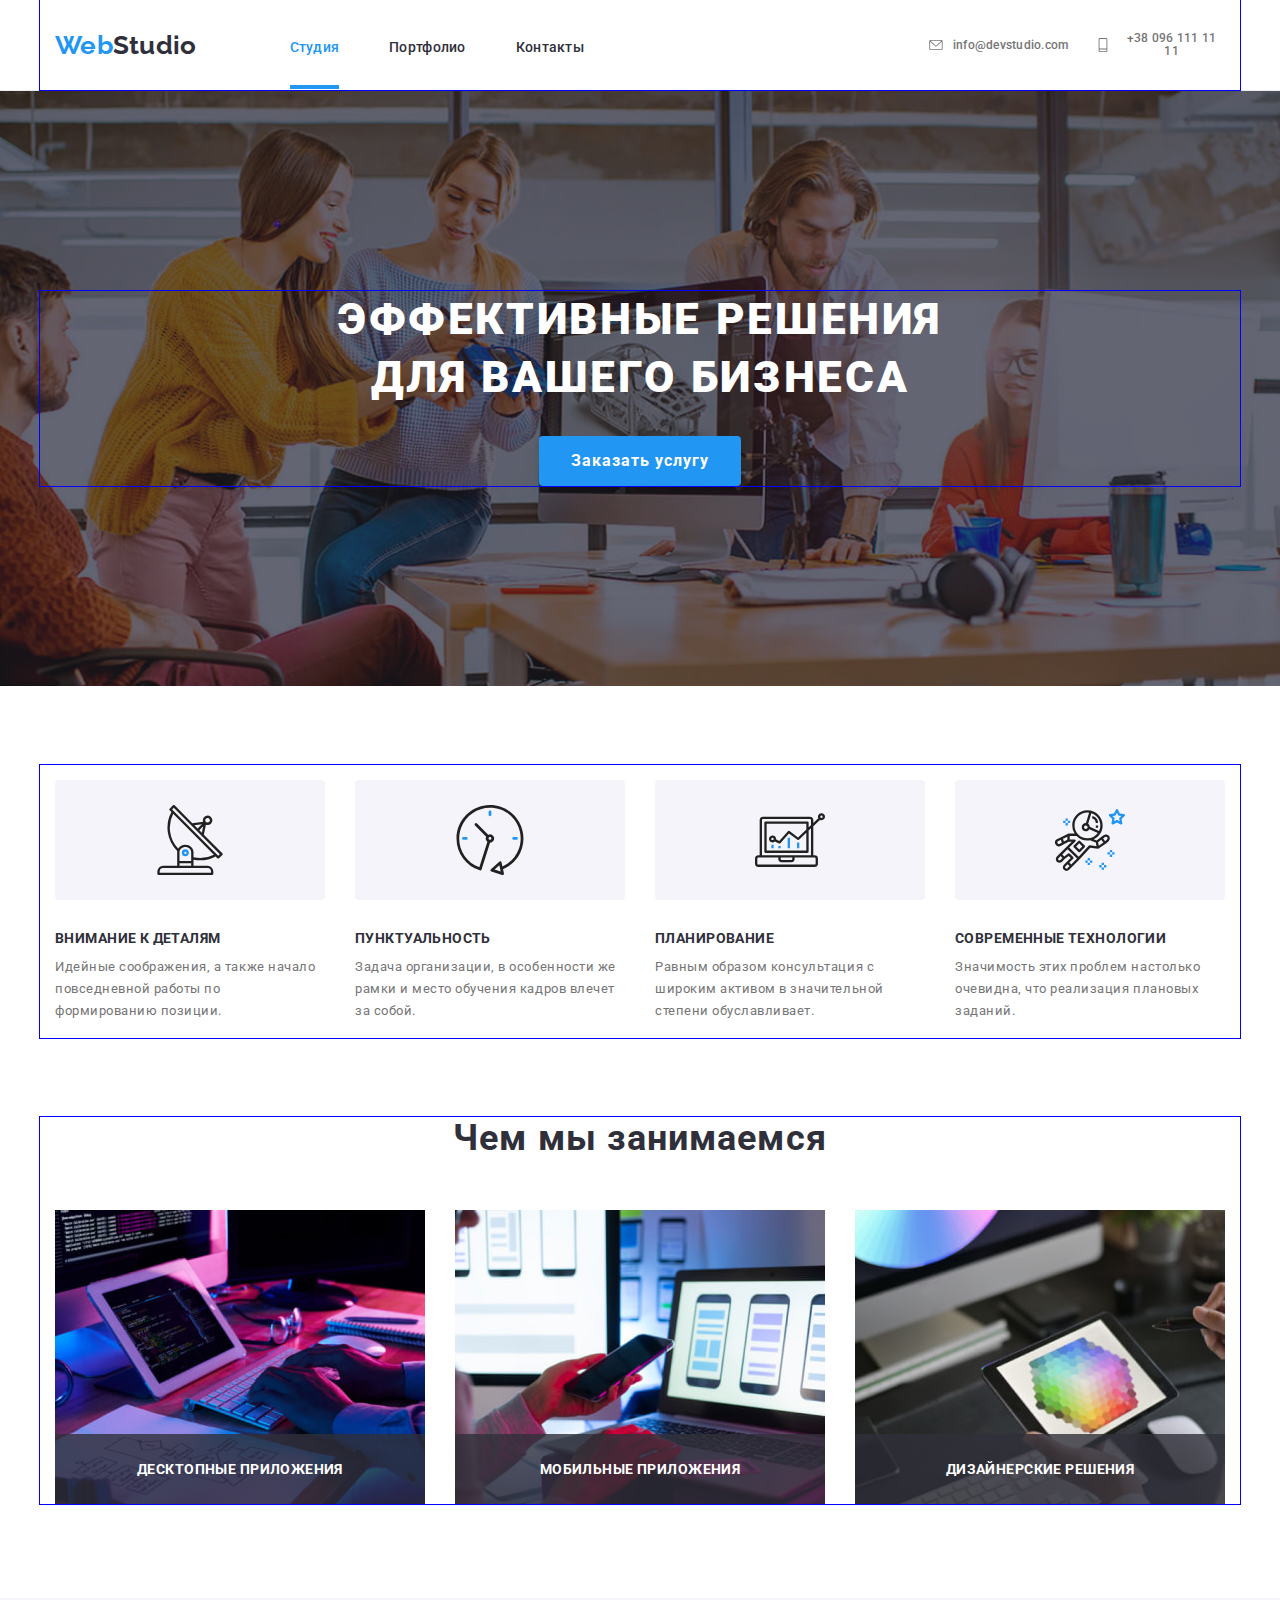
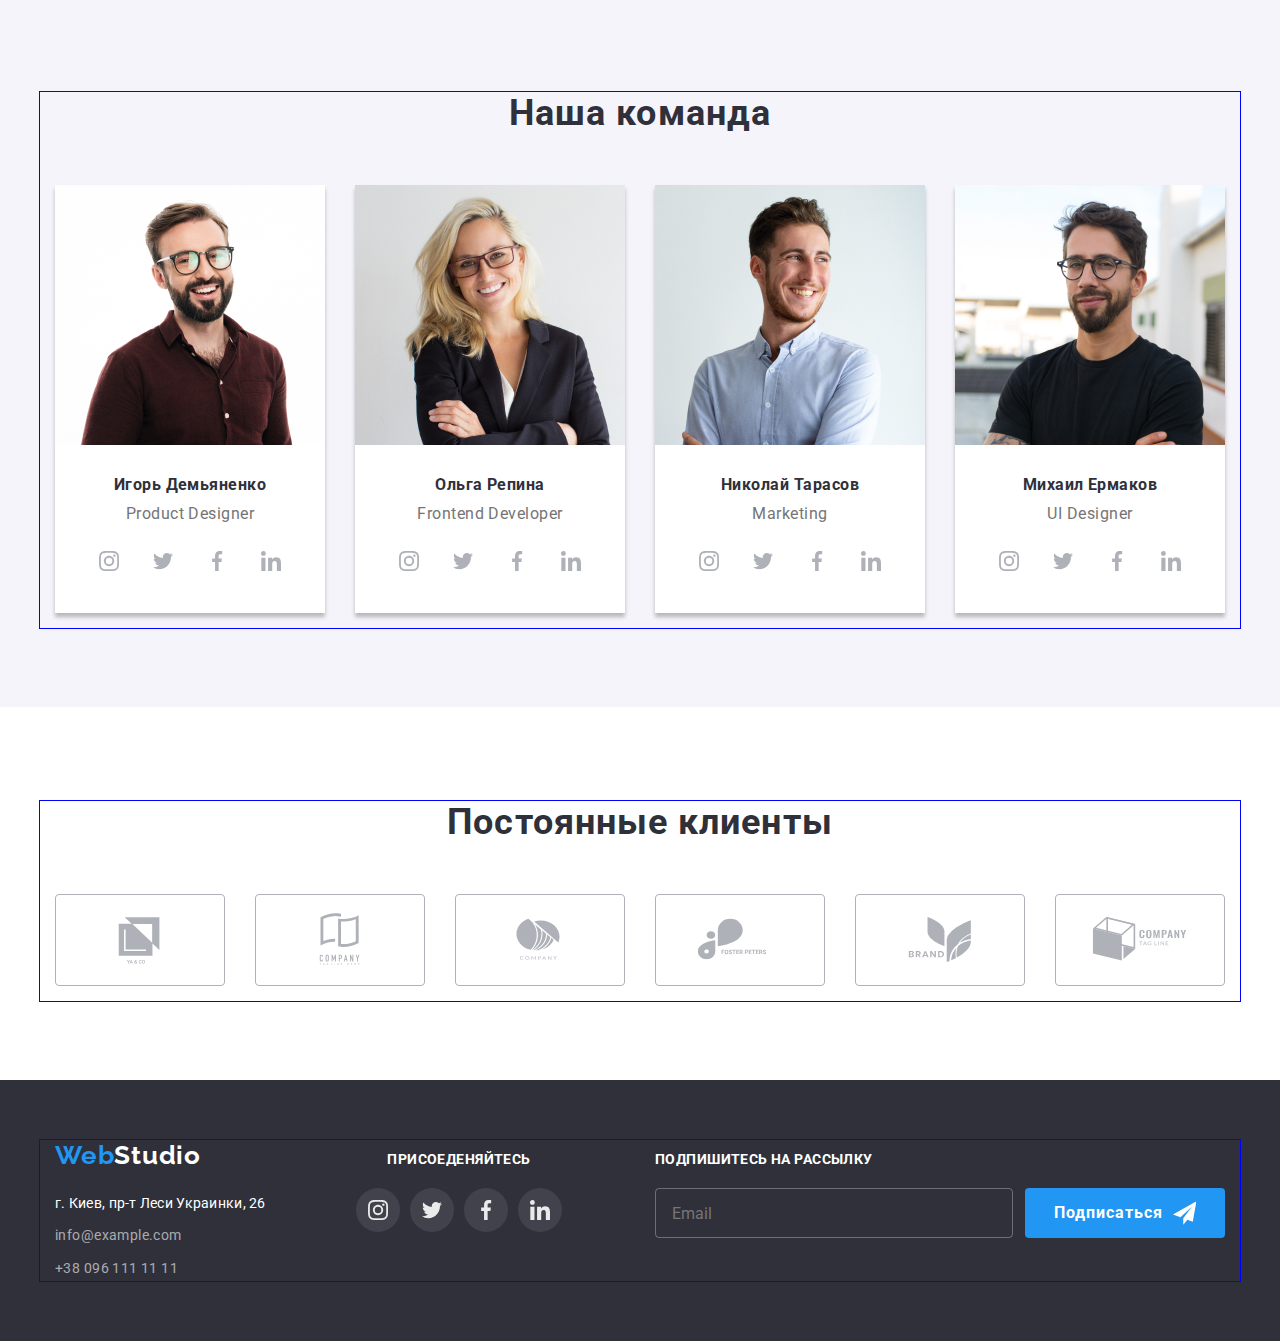
==== index.html @ 318fd281 "mobile menu socials" ====
<!DOCTYPE html>
<html lang="ru">
  <head>
    <meta charset="UTF-8">
    <meta http-equiv="X-UA-Compatible" content="IE=edge">
    <meta name="viewport" content="width=device-width, initial-scale=1.0">
    <title>Document</title>

                    <!-- Project fonts -->

    <link rel="preconnect" href="https://fonts.googleapis.com">
    <link href="https://fonts.googleapis.com/css2?family=Raleway:wght@700&family=Roboto:wght@400;500;700;900&display=swap" rel="stylesheet">
    <link rel="preconnect" href="https://fonts.gstatic.com" crossorigin>

                    <!-- Сustom styles -->

    <link rel="stylesheet" href="https://cdnjs.cloudflare.com/ajax/libs/modern-normalize/1.1.0/modern-normalize.min.css"/>
    <link rel="stylesheet" href="./css/main.min.css">

  </head>

    <body>

                              <!-- Header -->

      <header class="header">
        <div class="header-container container">
          <a class="header-logo link" lang="en" href="/">Web<span class="header-logo__color">Studio</span></a>

                              <!-- Header-button menu -->
        <button 
          class="menu-button is-open"
          type="button" 
          aria-expanded="false" 
          aria-controls="menu-container"
          data-menu-button>
            <svg class="header-menu__btn-icon" width="24" height="16" aria-label="переключатель мобильного меню">
              <use class="icon-menu" href="./images/sprite.svg#icon-modal-btn"></use>
              <use class="icon-cross" href="./images/sprite.svg#menu"></use>
            </svg>
          </button>

          <!-- <div class="header__mobile-menu">  
          </div> -->

          <div class="menu-container" id="menu-container" data-menu>
            <nav class="nav">
              <ul class="nav__list list">
                <li class="nav__item">
                  <a href="./index.html" class="nav__link nav__link--active link">Студия</a></li>
                <li class="nav__item">
                  <a href="./portfolio.html" class="nav__link link">Портфолио</a></li>
                <li class="nav__item">
                  <a href="#" class="nav__link link">Контакты</a></li>
              </ul>
            </nav>

            <ul class="header-contacts list">
              <li class="header-contacts__list">
                <a class="header-contacts__link--mail" href="mailto:info@devstudio.com"><svg class="header-contacts__icon" width="14" height="10"><use href="./images/sprite.svg#envelope"></use></svg>info@devstudio.com</a>
              </li>

              <li class="header-contacts__list">
                <a class="header-contacts__link--mobile" href="tel:+380961111111"><svg class="header-contacts__icon" width="10" height="14"><use href="./images/sprite.svg#smartphone"></use></svg>+38 096 111 11 11</a>
              </li>
            </ul>
                 
            <ul class="mobile-menu-list list">
              <li class="mobile-menu-item">
                <a class="mobile-menu-link link" href="" rel="noopener noreferrer" aria-label="иконка Instagram">Instagram</a>
              </li>

              <li class="mobile-menu-item">
                <a class="mobile-menu-link link" href="" rel="noopener noreferrer" aria-label="иконка Twitter">Twitter</a>
              </li>

              <li class="mobile-menu-item">
                <a class="mobile-menu-link link" href="" rel="noopener noreferrer" aria-label="иконка Facebook">Facebook</a>
              </li>

              <li class="mobile-menu-item">
                <a class="mobile-menu-link link" href="" rel="noopener noreferrer" aria-label="иконка linkedin">linkedin</a>
              </li>
            </ul>
          </div>
        </div>
      </header>

                              <!-- Hero-section -->

      <main>
        <section class="hero-section">
          <div class="container">
            <div class="slogan-container">
              <h1 class="hero-section__slogan">Эффективные решения для вашего бизнеса</h1>
              <button class="hero-section__btn" type="button" data-modal-open>Заказать услугу</button>
            </div>

                              <!-- Modal window -->

            <div class="backdrop is-hidden" data-modal>
              <div class="modal-wrapper">
                <strong class="modal-wrapper__watchword">Оставьте свои данные, мы вам перезвоним</strong>

                <div role="group" class="modal-wrapper__list">
                  <form class="modal-wrapper__data" name="contact-form" autocomplete="off">
                    <label class="modal-wrapper__label" for="user-name">
                      <span class="modal-wrapper__item">Имя</span>
                      <input class="modal-wrapper__input" type="text" name="user-name" id="user-name" autofocus placeholder=" "/>
                      <svg class="modal-wrapper__icon" width="18" height="18">
                        <use href="./images/icons.svg#icon-person-black"></use>
                      </svg>
                    </label>

                    <label class="modal-wrapper__label" for="user-tel">
                      <span class="modal-wrapper__item">Телефон</span>
                      <input class="modal-wrapper__input" type="tel" name="tel" id="user-tel" placeholder=" "/>
                      <svg class="modal-wrapper__icon" width="18" height="18">
                        <use href="./images/icons.svg#icon-phone-black"></use>
                      </svg>
                    </label>

                    <label class="modal-wrapper__label" for="user-mail">
                      <span class="modal-wrapper__item">Почта</span>
                      <input class="modal-wrapper__input" type="email" name="mail" id="user-mail" placeholder=" "/>
                      <svg class="modal-wrapper__icon" width="18" height="18">
                        <use href="./images/icons.svg#icon-email-black"></use>
                      </svg>
                    </label>

                    <label class="modal-wrapper__textlabel" for="Comment">
                      <span class="modal-wrapper__item">Комментарий</span>
                      <textarea class="modal-wrapper__textarea" name="Комментарий" id="Comment" rows="3" placeholder="Введите текст"></textarea>
                    </label>

                    <div class="modal-wrapper__agreement">

                      <label class="agreement-form-group" for="user-agreement">
                        <span class="phrase">
                          Соглашаюсь с рассылкой и принимаю <span><a class="agreement-phrase" href=""> Условия договора</a></span>
                        </span>
                        <input class="checkbox visually-hidden" type="checkbox" value="" id="user-agreement">                           
                        <span class="custom-checkbox">
                          <svg class="custom-checkbox-icon" width="13" height="10">
                            <use href="./images/icons.svg#icon-bird"></use>
                          </svg>
                        </span>
                      </label>
                    </div>
                    <button class="submit-btn" type="submit">Отправить</button>                        
                  </form>
                </div>

                <button class="modal-btn" data-modal-close><svg class="modal-btn-icon"  width="11" height="11"> <use href="./images/sprite.svg#icon-modal-btn"></use></svg></button>
                <form class="modal-form"></form>
              </div>
            </div>
          </div>
        </section>

                              <!-- Features-section -->

        <section class="features">
          <div class="container">
            <h2 class="section-title" hidden>Особенности</h2>
            <ul class="features__list list">

              <li class="features__item">
                <div class="features__container">
                  <svg width="70" height="70">
                    <use href="./images/sprite.svg#antenna"></use>
                  </svg>
                </div>
                <h3 class="features__subtitle" >Внимание к деталям</h3>
                <p class="features__paragraph">Идейные соображения, а также начало повседневной работы по формированию позиции.</p>
              </li>

              <li class="features__item">
                <div class="features__container">
                  <svg width="70" height="70">
                    <use href="./images/sprite.svg#clock"></use>
                  </svg>
                </div>
                <h3 class="features__subtitle" >Пунктуальность</h3>
                <p class="features__paragraph">Задача организации, в особенности же рамки и место обучения кадров влечет за собой.</p>
              </li>

              <li class="features__item">
                <div class="features__container">
                  <svg width="70" height="70">
                    <use href="./images/sprite.svg#diagram"></use>
                  </svg>
                </div>
                <h3 class="features__subtitle" >Планирование</h3>
                <p class="features__paragraph">Равным образом консультация с широким активом в значительной степени обуславливает.</p>
              </li>

              <li class="features__item">
                <div class="features__container">
                  <svg width="70" height="70">
                    <use href="./images/sprite.svg#astronaut"></use>
                  </svg>
                </div>
                <h3 class="features__subtitle" >Современные технологии</h3>
                <p class="features__paragraph">Значимость этих проблем настолько очевидна, что реализация плановых заданий.</p>
              </li>
            </ul>
          </div>
        </section>

                              <!-- Servises-section -->

        <section class="services section">
          <div class="container">
            <h2 class="section-title">Чем мы занимаемся</h2>
            <ul class="services__list list">
              <li class="services__item">
                <img 
                  class="services__image"
                  srcset="
                    ./images/services/img-1_370.jpg 370w,
                    ./images/services/img-1_740.jpg 740w"
                  sizes="(min-width: 1200px) 370px, 100vw"
                  src="./images/services/img-1_370.jpg"
                  alt="Разработка десктопных приложений"
                  width="370"
                  height="294"
                  loading="lazy"/>
                <div class="servises__description">
                  <p class="services__paragraph">ДЕСКТОПНЫЕ ПРИЛОЖЕНИЯ</p>
                </div>
              </li>

              <li class="services__item">
                <img 
                  class="services__image"
                  srcset="
                    ./images/services/img-2_370.jpg 370w,
                    ./images/services/img-2_740.jpg 740w"
                  sizes="(min-width: 1200px) 370px, 100vw"
                  src="./images/services/img-2_370.jpg"
                  alt="Разработка десктопных приложений"
                  width="370"
                  height="294"
                  loading="lazy"/>
                <div class="servises__description">
                  <p class="services__paragraph">МОБИЛЬНЫЕ ПРИЛОЖЕНИЯ</p>
                </div>
              </li>

              <li class="services__item">
                <img 
                  class="services__image"
                  srcset="
                    ./images/services/img-3_370.jpg 370w,
                    ./images/services/img-3_740.jpg 740w"
                  sizes="(min-width: 1200px) 370px, 100vw"
                  src="./images/services/img-3_370.jpg"
                  alt="Разработка десктопных приложений"
                  width="370"
                  height="294"
                  loading="lazy"/>
                <div class="servises__description">
                  <p class="services__paragraph">ДИЗАЙНЕРСКИЕ РЕШЕНИЯ</p>
                </div>
              </li>
            </ul>
          </div>
        </section>

                              <!-- Team-section -->

        <section class="team-section section">
          <div class="container">
            <h2 class="section-title">Наша команда</h2>
            <ul class="team__list list">

              <li class="team__block">
                <img 
                  class="team__photo"
                  srcset="
                    ./images/team/img-1_270.jpg 270w,
                    ./images/team/img-1_354.jpg 354w,
                    ./images/team/img-1_450.jpg 450w,
                    ./images/team/img-1_540.jpg 540w,
                    ./images/team/img-1_708.jpg 708w,
                    ./images/team/img-1_900.jpg 900w"
                  sizes="
                    (min-width: 1200px) 270px,
                    (min-width: 768px) 354px,
                    (max-width: 767px) 450px,
                    100vw"
                  src="./images/team/img-1_450.jpg"
                  alt="Дизайнер"
                  width="450"
                  height="460"
                  loading="lazy"/>
                <div class="team__card">
                  <h3 class="team__name">Игорь Демьяненко</h3>
                  <p class="team__position" lang="en">Product Designer</p>
                  <ul class="team__socials-list">

                    <li class="team__socials-item">
                      <a class="team__socials-link" href="" target="_blank" rel="noopener noreferrer" aria-label="иконка instagram"><svg class="team__socials-icon" width="20" height="20"><use href="./images/sprite.svg#instagram"></use></svg></a>
                    </li>

                    <li class="team__socials-item">
                      <a class="team__socials-link" href="" target="_blank" rel="noopener noreferrer" aria-label="иконка twitter"><svg class="team__socials-icon" width="20" height="20"><use href="./images/sprite.svg#twitter"></use></svg></a>
                    </li>

                    <li class="team__socials-item">
                      <a class="team__socials-link" href="" target="_blank" rel="noopener noreferrer" aria-label="иконка facebook"><svg class="team__socials-icon" width="20" height="20"><use href="./images/sprite.svg#facebook"></use></svg></a>
                    </li>

                    <li class="team__socials-item">
                      <a class="team__socials-link" href="" target="_blank" rel="noopener noreferrer" aria-label="иконка linkedin"><svg class="team__socials-icon" width="20" height="20"><use href="./images/sprite.svg#linkedin"></use></svg></a>
                    </li>
                  </ul>
                </div>
              </li>

              <li class="team__block">
                <img 
                  class="team__photo"
                  srcset="
                    ./images/team/img-2_270.jpg 270w,
                    ./images/team/img-2_354.jpg 354w,
                    ./images/team/img-2_450.jpg 450w,
                    ./images/team/img-2_540.jpg 540w,
                    ./images/team/img-2_708.jpg 708w,
                    ./images/team/img-2_900.jpg 900w"
                  sizes="
                    (min-width: 1200px) 270px,
                    (min-width: 768px) 354px,
                    (max-width: 767px) 450px,
                    100vw"
                  src="./images/team/img-2_450.jpg"
                  alt="Разработчик"
                  width="450"
                  height="460"
                  loading="lazy"/>
                <div class="team__card">
                  <h3 class="team__name">Ольга Репина</h3>
                  <p class="team__position" lang="en">Frontend Developer</p>
                  <ul class="team__socials-list">

                    <li class="team__socials-item">
                      <a class="team__socials-link" href="" target="_blank" rel="noopener noreferrer" aria-label="иконка instagram"><svg class="team__socials-icon" width="20" height="20"><use href="./images/sprite.svg#instagram"></use></svg></a>
                    </li>

                    <li class="team__socials-item">
                      <a class="team__socials-link" href="" target="_blank" rel="noopener noreferrer" aria-label="иконка twitter"><svg class="team__socials-icon" width="20" height="20"><use href="./images/sprite.svg#twitter"></use></svg></a>
                    </li>

                    <li class="team__socials-item">
                      <a class="team__socials-link" href="" target="_blank" rel="noopener noreferrer" aria-label="иконка facebook"><svg class="team__socials-icon" width="20" height="20"><use href="./images/sprite.svg#facebook"></use></svg></a>
                    </li>

                    <li class="team__socials-item">
                      <a class="team__socials-link" href="" target="_blank" rel="noopener noreferrer" aria-label="иконка linkedin"><svg class="team__socials-icon" width="20" height="20"><use href="./images/sprite.svg#linkedin"></use></svg></a>
                    </li>
                  </ul>
                </div>
              </li>

              <li class="team__block">
                <img 
                  class="team__photo"
                  srcset="
                    ./images/team/img-3_270.jpg 270w,
                    ./images/team/img-3_354.jpg 354w,
                    ./images/team/img-3_450.jpg 450w,
                    ./images/team/img-3_540.jpg 540w,
                    ./images/team/img-3_708.jpg 708w,
                    ./images/team/img-3_900.jpg 900w"
                  sizes="
                    (min-width: 1200px) 270px,
                    (min-width: 768px) 354px,
                    (max-width: 767px) 450px,
                    100vw"
                  src="./images/team/img-3_450.jpg"
                  alt="Маркетолог"
                  width="450"
                  height="460"
                  loading="lazy"/>
                <div class="team__card">
                  <h3 class="team__name">Николай Тарасов</h3>
                  <p class="team__position" lang="en">Marketing</p>
                  <ul class="team__socials-list">

                    <li class="team__socials-item">
                      <a class="team__socials-link" href="" target="_blank" rel="noopener noreferrer" aria-label="иконка instagram"><svg class="team__socials-icon" width="20" height="20"><use href="./images/sprite.svg#instagram"></use></svg></a>
                    </li>

                    <li class="team__socials-item">
                      <a class="team__socials-link" href="" target="_blank" rel="noopener noreferrer" aria-label="иконка twitter"><svg class="team__socials-icon" width="20" height="20"><use href="./images/sprite.svg#twitter"></use></svg></a>
                    </li>

                    <li class="team__socials-item">
                      <a class="team__socials-link" href="" target="_blank" rel="noopener noreferrer" aria-label="иконка facebook"><svg class="team__socials-icon" width="20" height="20"><use href="./images/sprite.svg#facebook"></use></svg></a>
                    </li>

                    <li class="team__socials-item">
                      <a class="team__socials-link" href="" target="_blank" rel="noopener noreferrer" aria-label="иконка linkedin"><svg class="team__socials-icon" width="20" height="20"><use href="./images/sprite.svg#linkedin"></use></svg></a>
                    </li>
                  </ul>
                </div>
              </li>

              <li class="team__block">
                <img 
                  class="team__photo"
                  srcset="
                    ./images/team/img-4_270.jpg 270w,
                    ./images/team/img-4_354.jpg 354w,
                    ./images/team/img-4_450.jpg 450w,
                    ./images/team/img-4_540.jpg 540w,
                    ./images/team/img-4_708.jpg 708w,
                    ./images/team/img-4_900.jpg 900w"
                  sizes="
                    (min-width: 1200px) 270px, 
                    (min-width: 768px) 354px,
                    (max-width: 767px) 450px,
                    100vw"
                  src="./images/team/img-4_450.jpg" 
                  alt="Дизайнер UI"
                  width="450"
                  height="460"
                  loading="lazy"/>
                <div class="team__card">
                  <h3 class="team__name">Михаил Ермаков</h3>
                  <p class="team__position" lang="en">UI Designer</p>
                  <ul class="team__socials-list">

                    <li class="team__socials-item">
                      <a class="team__socials-link" href="" target="_blank" rel="noopener noreferrer" aria-label="иконка instagram"><svg class="team__socials-icon" width="20" height="20"><use href="./images/sprite.svg#instagram"></use></svg></a>
                    </li>

                    <li class="team__socials-item">
                      <a class="team__socials-link" href="" target="_blank" rel="noopener noreferrer" aria-label="иконка twitter"><svg class="team__socials-icon" width="20" height="20"><use href="./images/sprite.svg#twitter"></use></svg></a>
                    </li>

                    <li class="team__socials-item">
                      <a class="team__socials-link" href="" target="_blank" rel="noopener noreferrer" aria-label="иконка facebook"><svg class="team__socials-icon" width="20" height="20"><use href="./images/sprite.svg#facebook"></use></svg></a>
                    </li>

                    <li class="team__socials-item">
                      <a class="team__socials-link" href="" target="_blank" rel="noopener noreferrer" aria-label="иконка linkedin"><svg class="team__socials-icon" width="20" height="20"><use href="./images/sprite.svg#linkedin"></use></svg></a>
                    </li>
                  </ul>
                </div>
              </li>
            </ul>
          </div>
        </section>

                              <!-- Customers-section -->

        <section class="customers-section section">
          <div class="container">
            <h2 class="section-title">Постоянные клиенты</h2>
              <ul class="customers__list list">
                <li class="customers__item">
                  <a class="customers__link"  href="/" target="_blank" rel="noopener noreferrer" aria-label="иконка Company"> <svg width="106" height="60"><use href="./images/sprite.svg#first-logo"></use></svg> </a>
                </li>

                <li class="customers__item">
                  <a class="customers__link "  href="/" target="_blank" rel="noopener noreferrer" aria-label="иконка Company"><svg width="106" height="60"><use href="./images/sprite.svg#second-logo"></use></svg></a>
                </li>

                <li class="customers__item">
                  <a class="customers__link"  href="/" target="_blank" rel="noopener noreferrer" aria-label="иконка Company"><svg width="106" height="60"><use href="./images/sprite.svg#third-logo"></use></svg></a>
                </li>

                <li class="customers__item">
                  <a class="customers__link"  href="/" target="_blank" rel="noopener noreferrer" aria-label="иконка Company"><svg width="106" height="60"><use href="./images/sprite.svg#fourth-logo"></use></svg></a>
                </li>

                <li class="customers__item">
                  <a class="customers__link"  href="/" target="_blank" rel="noopener noreferrer" aria-label="иконка Company"> <svg width="106" height="60"><use href="./images/sprite.svg#fifth-logo"></use></svg> </a>
                  </li>

                <li class="customers__item">
                  <a class="customers__link"  href="/" target="_blank" rel="noopener noreferrer" aria-label="иконка Company"> <svg width="106" height="60"><use href="./images/sprite.svg#sixth-logo"></use></svg> </a>
                </li>
              </ul>
            </div>
        </section>
      </main>

                              <!-- Footer -->

      <footer class="footer">
        <div class="footer-contanier container">
            <div class="footer__tablet-invite">

              <div class="footer__adress-group">
                <a class="footer__logo link" lang="en" href="/">Web<span class="footer__logo-color">Studio</span></a>

                <address class="footer__adress-link">
                  <a class="footer__adress">г. Киев, пр-т Леси Украинки, 26</a>

                  <ul class="footer__list">                    
                    <li class="footer__adress-item">
                      <a class="footer__link link" href="mailto:info@example.com">info@example.com</a>
                    </li>

                    <li class="footer__adress-item">
                      <a class="footer__link link" href="tel:+380961111111">+38 096 111 11 11</a>
                    </li>
                  </ul>  
                </address>
              </div>       

                              <!-- Footer-socials -->

              <div class="footer__invite-container">
                <p class="footer__heading">ПРИСОЕДЕНЯЙТЕСЬ</p>

                <ul class="footer-socials__list">
                  <li class="footer-socials__item">
                    <a class="footer-socials__link" href="" target="_blank" rel="noopener noreferrer" aria-label="иконка instagram"><svg class="footer-socials__icon" width="20" height="20"><use href="./images/sprite.svg#instagram"></use></svg></a>
                  </li>

                  <li class="footer-socials__item">
                    <a class="footer-socials__link" href="" target="_blank" rel="noopener noreferrer" aria-label="иконка twitter"><svg class="footer-socials__icon" width="20" height="20"><use href="./images/sprite.svg#twitter"></use></svg></a>
                  </li>

                  <li class="footer-socials__item">
                    <a class="footer-socials__link" href="" target="_blank" rel="noopener noreferrer" aria-label="иконка facebook"><svg class="footer-socials__icon" width="20" height="20"><use href="./images/sprite.svg#facebook"></use></svg></a>
                  </li>

                  <li class="footer-socials__item">
                    <a class="footer-socials__link" href="" target="_blank" rel="noopener noreferrer" aria-label="иконка linkedin"><svg class="footer-socials__icon" width="20" height="20"><use href="./images/sprite.svg#linkedin"></use></svg></a>
                  </li>
                </ul>
              </div>
            </div>
                              <!-- Footer-invitation -->

            <div class="footer__msg-container">
              <strong class="footer__heading">ПОДПИШИТЕСЬ НА РАССЫЛКУ</strong>
              <div class="footer__msg-form">
                <label class="footer__label" for="footer-mail"></label>
                  <input class="footer__input" type="email" name="footer-mail" placeholder="Email" id="footer-mail"/>       

                <button class="footer__btn" type="submit">Подписаться
                  <svg class="icon-send" width="24" height="24"><use href="./images/icons.svg#icon-send"></use></svg> 
                </button>
              </div>
            </div>

        </div>
      </footer>  

                            <!-- Script -->

      <script src="./js/modal.js"></script>
      <script src="./js/mobile-menu.js"></script>

    </body>
</html>
---- css/main.min.css ----
/*! modern-normalize v1.1.0 | MIT License | https://github.com/sindresorhus/modern-normalize */*,::before,::after{-webkit-box-sizing:border-box;box-sizing:border-box}html{line-height:1.15;-webkit-text-size-adjust:100%;-moz-tab-size:4;-o-tab-size:4;tab-size:4}body{margin:0;font-family:system-ui,-apple-system,"Segoe UI",Roboto,Helvetica,Arial,sans-serif,"Apple Color Emoji","Segoe UI Emoji"}hr{height:0;color:inherit}abbr[title]{-webkit-text-decoration:underline dotted;text-decoration:underline dotted}b,strong{font-weight:bolder}code,kbd,samp,pre{font-family:ui-monospace, SFMono-Regular, Consolas, 'Liberation Mono', Menlo, monospace;font-size:1em}small{font-size:80%}sub,sup{font-size:75%;line-height:0;position:relative;vertical-align:baseline}sub{bottom:-0.25em}sup{top:-0.5em}table{text-indent:0;border-color:inherit}button,input,optgroup,select,textarea{font-family:inherit;font-size:100%;line-height:1.15;margin:0}button,select{text-transform:none}button,[type='button'],[type='reset'],[type='submit']{-webkit-appearance:button}::-moz-focus-inner{border-style:none;padding:0}:-moz-focusring{outline:1px dotted ButtonText}:-moz-ui-invalid{box-shadow:none}legend{padding:0}progress{vertical-align:baseline}::-webkit-inner-spin-button,::-webkit-outer-spin-button{height:auto}[type='search']{-webkit-appearance:textfield;outline-offset:-2px}::-webkit-search-decoration{-webkit-appearance:none}::-webkit-file-upload-button{-webkit-appearance:button;font:inherit}summary{display:list-item}.visually-hidden{position:fixed;-webkit-transform:scale(0);transform:scale(0)}body{font-family:'Roboto', 'Sans-Serif';font-size:14px;letter-spacing:0.02em;color:#757575;background-color:#fff}body.modal-open{overflow:hidden}.container{padding-left:15px;padding-right:15px;margin-left:auto;margin-right:auto}@media screen and (min-width: 480px){.container{width:480px;outline:1px solid red}}@media screen and (min-width: 768px){.container{width:768px;outline:1px solid green}}@media screen and (min-width: 1200px){.container{width:1200px;outline:1px solid blue}}.section{padding-top:60px;padding-bottom:60px}@media screen and (min-width: 1200px){.section{padding-top:94px;padding-bottom:94px}}.section-title{font-weight:700;font-size:36px;line-height:1.2;letter-spacing:0.03em;text-align:center;margin-bottom:30px;color:#2F303A}@media screen and (min-width: 1200px){.section-title{margin-bottom:50px}}h1,h2,h3,h4,h5,h6,p{margin:0}.list{list-style:none;margin:0;padding:0}.link{text-decoration:none}img{display:block;max-width:100%;height:auto}.header{position:relative;border-bottom:#ECECEC solid 1px}@media screen and (min-width: 768px){.header{margin-left:auto;margin-right:auto;height:100%}}.header-container{display:-webkit-box;display:-ms-flexbox;display:flex;-webkit-box-align:center;-ms-flex-align:center;align-items:center;-webkit-box-pack:justify;-ms-flex-pack:justify;justify-content:space-between;margin-top:0;padding-left:0}@media screen and (min-width: 768px){.header-container{margin-left:auto;margin-right:auto}}@media screen and (min-width: 1200px){.header-container{margin-left:auto;margin-right:auto}}.header-logo{font-family:'Raleway', 'Sans-Serif';font-weight:700;font-size:24px;line-height:1.2;padding:16px 0;margin:0 15px;display:block;color:#2196F3}@media screen and (min-width: 768px){.header-logo{padding:26px 0}}@media screen and (min-width: 1200px){.header-logo{font-size:26px;padding:26px 0}}.header-logo__color{color:#2F303A}.header-contacts{font-weight:500;font-size:14px;line-height:1.15;letter-spacing:0.02em}@media screen and (max-width: 767px){.header-contacts{display:-webkit-box;display:-ms-flexbox;display:flex;-webkit-box-orient:vertical;-webkit-box-direction:reverse;-ms-flex-direction:column-reverse;flex-direction:column-reverse;margin-bottom:32px}}@media screen and (min-width: 768px){.header-contacts{margin-left:84px}}@media screen and (min-width: 1200px){.header-contacts{margin-left:345px;display:-webkit-box;display:-ms-flexbox;display:flex}}.header-contacts__list{display:-webkit-box;display:-ms-flexbox;display:flex;-webkit-box-align:center;-ms-flex-align:center;align-items:center}@media screen and (min-width: 768px){.header-contacts__list{margin-bottom:10px}.header-contacts__list:last-child{margin-bottom:0}}@media screen and (min-width: 1200px){.header-contacts__list{margin-right:30px;margin-bottom:0}.header-contacts__list:last-child{margin-right:0}}.header-contacts__link--mail{font-weight:500;font-size:24px;line-height:1.2;letter-spacing:0.02em;text-decoration:none;display:-webkit-box;display:-ms-flexbox;display:flex;-webkit-box-align:center;-ms-flex-align:center;align-items:center;-webkit-box-pack:center;-ms-flex-pack:center;justify-content:center;color:#757575}@media screen and (min-width: 768px){.header-contacts__link--mail{font-weight:500;font-size:12px;line-height:1.1;letter-spacing:0.02em;padding-top:21px;-webkit-transition-property:color;transition-property:color;-webkit-transition-duration:250ms;transition-duration:250ms;-webkit-transition-timing-function:cubic-bezier(0.4, 0, 0.2, 1);transition-timing-function:cubic-bezier(0.4, 0, 0.2, 1)}.header-contacts__link--mail:hover,.header-contacts__link--mail:focus{color:#2196F3}}@media screen and (min-width: 1200px){.header-contacts__link--mail{padding-top:32px;padding-bottom:32px;margin-bottom:0}}.header-contacts__link--mobile{font-weight:500;font-size:34px;line-height:1.2;letter-spacing:0.02em;text-decoration:none;display:-webkit-box;display:-ms-flexbox;display:flex;-webkit-box-align:center;-ms-flex-align:center;align-items:center;-webkit-box-pack:center;-ms-flex-pack:center;justify-content:center;padding-bottom:32px;color:#2196F3}@media screen and (min-width: 768px){.header-contacts__link--mobile{font-weight:500;font-size:12px;line-height:1.1;padding-bottom:21px;color:#757575;-webkit-transition-property:color;transition-property:color;-webkit-transition-duration:250ms;transition-duration:250ms;-webkit-transition-timing-function:cubic-bezier(0.4, 0, 0.2, 1);transition-timing-function:cubic-bezier(0.4, 0, 0.2, 1)}.header-contacts__link--mobile:hover,.header-contacts__link--mobile:focus{color:#2196F3}}@media screen and (min-width: 1200px){.header-contacts__link--mobile{padding-top:32px;padding-bottom:32px}}.header-contacts__icon{display:none}@media screen and (min-width: 768px){.header-contacts__icon{display:inline-block;margin-right:10px;-webkit-transition-property:fill;transition-property:fill;-webkit-transition-duration:250ms;transition-duration:250ms;-webkit-transition-timing-function:cubic-bezier(0.4, 0, 0.2, 1);transition-timing-function:cubic-bezier(0.4, 0, 0.2, 1);fill:currentColor}.header-contacts__icon:hover,.header-contacts__icon:focus{fill:#2196F3}}.header-socials{display:-webkit-box;display:-ms-flexbox;display:flex}@media screen and (min-width: 768px){.header-socials{display:none}}.header-socials__list{padding-left:10px;padding-right:10px;border-right:1px solid rgba(0,0,0,0.2)}.header-socials__list:first-child{padding-left:0}.header-socials__list:last-child{padding-right:0;border-right:0}.header-socials__link{font-weight:500;font-size:18px;line-height:1.2px;letter-spacing:0.02em;color:#2196F3}@media screen and (min-width: 768px){.nav{margin-left:73px}}@media screen and (min-width: 1200px){.nav{margin-left:78px}}.nav__list{display:-webkit-box;display:-ms-flexbox;display:flex;-webkit-box-orient:vertical;-webkit-box-direction:normal;-ms-flex-direction:column;flex-direction:column;-webkit-box-align:start;-ms-flex-align:start;align-items:flex-start}@media screen and (max-width: 767px){.nav__list{margin-top:48px;margin-bottom:302px}}@media screen and (min-width: 768px){.nav__list{-webkit-box-orient:horizontal;-webkit-box-direction:normal;-ms-flex-direction:row;flex-direction:row;-webkit-box-align:center;-ms-flex-align:center;align-items:center;-webkit-box-pack:justify;-ms-flex-pack:justify;justify-content:space-between}}@media screen and (min-width: 768px){.nav__item{margin-right:50px}.nav__item:last-child{margin-right:0}}@media screen and (min-width: 1200px){.nav__item{padding-top:32px;padding-bottom:32px}}.nav__link{font-weight:500;font-size:40px;line-height:1.7;letter-spacing:0.02em;text-decoration:none;-webkit-transition-property:color;transition-property:color;-webkit-transition-duration:250ms;transition-duration:250ms;-webkit-transition-timing-function:cubic-bezier(0.4, 0, 0.2, 1);transition-timing-function:cubic-bezier(0.4, 0, 0.2, 1);color:#2F303A}.nav__link:hover,.nav__link:focus{color:#2196F3}@media screen and (min-width: 768px){.nav__link{font-weight:500;font-size:14px;line-height:1.2;letter-spacing:0.02em}}.nav__link--active{position:relative;color:#2196F3}@media screen and (min-width: 768px){.nav__link--active::after{content:"";display:block;width:100%;height:4px;background-color:#2196F3;position:absolute;bottom:-31px;left:0}}@media screen and (min-width: 1200px){.nav__link--active::after{content:"";display:block;width:100%;height:4px;background-color:#2196F3;position:absolute;bottom:-34px;left:0}}.menu-container{margin-left:auto;background-color:#fff;padding-left:40px;padding-bottom:48px;text-align:center;font-size:20px}@media screen and (max-width: 767px){.menu-container{display:none;position:absolute;top:0;left:0;z-index:10;width:100%}.menu-container.is-open{display:block}}@media screen and (min-width: 768px){.menu-container{display:-webkit-box;display:-ms-flexbox;display:flex;padding:0;-webkit-box-align:center;-ms-flex-align:center;align-items:center}}@media screen and (min-width: 1200px){.menu-container{-webkit-box-pack:justify;-ms-flex-pack:justify;justify-content:space-between}}.menu-button{padding:12px 8px;border:0;line-height:0;background-color:transparent;width:40px;height:40px;position:relative;z-index:20}@media screen and (min-width: 768px){.menu-button{display:none}}.menu-button:hover,.menu-button:focus{fill:#2196F3}.menu-button .icon-cross{display:none}.menu-button.is-open .icon-cross{display:block}.menu-button.is-open .icon-menu{display:none}.mobile-menu-list{display:-webkit-box;display:-ms-flexbox;display:flex;-ms-flex-wrap:wrap;flex-wrap:wrap;gap:10px;margin-top:64px;list-style-type:none}@media screen and (min-width: 768px){.mobile-menu-list{display:none}}.mobile-menu-link{font-weight:500;font-size:18px;line-height:1.22;letter-spacing:0.02em;color:#2196F3;text-decoration:none}.mobile-menu-item:not(:last-child) .mobile-menu-link{padding-right:10px;border-right:1px solid rgba(33,33,33,0.2)}.hero-section{padding-top:118px;padding-bottom:118px;text-align:center;max-height:400px;background-color:#2F303A;background-image:-webkit-gradient(linear, left top, right top, from(rgba(47,48,58,0.4)), to(rgba(47,48,58,0.4))),url(..//images/hero/hero-img_sm.jpg);background-image:linear-gradient(to right, rgba(47,48,58,0.4), rgba(47,48,58,0.4)),url(..//images/hero/hero-img_sm.jpg);background-repeat:no-repeat;background-position:center;background-size:cover}@media (min-device-pixel-ratio: 2), (-webkit-min-device-pixel-ratio: 2), (min-resolution: 192dpi), (min-resolution: 2dppx){.hero-section{background-image:-webkit-gradient(linear, left top, right top, from(rgba(47,48,58,0.4)), to(rgba(47,48,58,0.4))),url(..//images/hero/hero-img_sm@2x.jpg);background-image:linear-gradient(to right, rgba(47,48,58,0.4), rgba(47,48,58,0.4)),url(..//images/hero/hero-img_sm@2x.jpg)}}@media screen and (min-width: 768px){.hero-section{background-image:-webkit-gradient(linear, left top, right top, from(rgba(47,48,58,0.4)), to(rgba(47,48,58,0.4))),url(..//images/hero/hero-img_md.jpg);background-image:linear-gradient(to right, rgba(47,48,58,0.4), rgba(47,48,58,0.4)),url(..//images/hero/hero-img_md.jpg)}}@media screen and (min-width: 768px) and (min-device-pixel-ratio: 2), screen and (min-width: 768px) and (-webkit-min-device-pixel-ratio: 2), screen and (min-width: 768px) and (min-resolution: 192dpi), screen and (min-width: 768px) and (min-resolution: 2dppx){.hero-section{background-image:-webkit-gradient(linear, left top, right top, from(rgba(47,48,58,0.4)), to(rgba(47,48,58,0.4))),url(..//images/hero/hero-img_md@2x.jpg);background-image:linear-gradient(to right, rgba(47,48,58,0.4), rgba(47,48,58,0.4)),url(..//images/hero/hero-img_md@2x.jpg)}}@media screen and (min-width: 1200px){.hero-section{max-height:600px;padding-top:200px;padding-bottom:200px;background-image:-webkit-gradient(linear, left top, right top, from(rgba(47,48,58,0.4)), to(rgba(47,48,58,0.4))),url(..//images/hero/hero-img_lg.jpg);background-image:linear-gradient(to right, rgba(47,48,58,0.4), rgba(47,48,58,0.4)),url(..//images/hero/hero-img_lg.jpg)}}@media screen and (min-width: 1200px) and (min-device-pixel-ratio: 2), screen and (min-width: 1200px) and (-webkit-min-device-pixel-ratio: 2), screen and (min-width: 1200px) and (min-resolution: 192dpi), screen and (min-width: 1200px) and (min-resolution: 2dppx){.hero-section{background-image:-webkit-gradient(linear, left top, right top, from(rgba(47,48,58,0.4)), to(rgba(47,48,58,0.4))),url(..//images/hero/hero-img_lg@2x.jpg);background-image:linear-gradient(to right, rgba(47,48,58,0.4), rgba(47,48,58,0.4)),url(..//images/hero/hero-img_lg@2x.jpg)}}.slogan-container{display:-webkit-box;display:-ms-flexbox;display:flex;-webkit-box-orient:vertical;-webkit-box-direction:normal;-ms-flex-direction:column;flex-direction:column;-webkit-box-align:center;-ms-flex-align:center;align-items:center}.hero-section__slogan{font-family:'Roboto', 'Sans-Serif';font-style:normal;font-weight:900;font-size:26px;line-height:1.6;text-align:center;letter-spacing:0.06em;text-transform:uppercase;color:#fff;margin-bottom:30px;max-width:360px}@media screen and (min-width: 1200px){.hero-section__slogan{font-weight:900;font-size:44px;line-height:1.3;max-width:696px}}.footer-socials__list{list-style:none;display:-webkit-box;display:-ms-flexbox;display:flex;-webkit-box-pack:center;-ms-flex-pack:center;justify-content:center;-webkit-box-align:center;-ms-flex-align:center;align-items:center;padding-left:0;margin:0}.footer-socials__item:not(:last-child){margin-right:10px}.footer-socials__link{text-decoration:none;display:-webkit-box;display:-ms-flexbox;display:flex;-webkit-box-align:center;-ms-flex-align:center;align-items:center;-webkit-box-pack:center;-ms-flex-pack:center;justify-content:center;width:44px;height:44px;border-radius:50%;opacity:0.9;background-color:rgba(255,255,255,0.1);-webkit-transition-property:inherit;transition-property:inherit;-webkit-transition-duration:250ms;transition-duration:250ms;-webkit-transition-timing-function:cubic-bezier(0.4, 0, 0.2, 1);transition-timing-function:cubic-bezier(0.4, 0, 0.2, 1)}.footer-socials__link:hover,.footer-socials__link:focus{background-color:#2196F3;-webkit-filter:drop-shadow(0px 4px 4px rgba(0,0,0,0.25));filter:drop-shadow(0px 4px 4px rgba(0,0,0,0.25))}.footer-socials__icon{fill:#fff}.team__socials-list{list-style:none;display:-webkit-box;display:-ms-flexbox;display:flex;-webkit-box-pack:center;-ms-flex-pack:center;justify-content:center;-webkit-box-align:center;-ms-flex-align:center;align-items:center;padding-left:0}.team__socials-item:not(:last-child){margin-right:10px}.team__socials-link{text-decoration:none;display:-webkit-box;display:-ms-flexbox;display:flex;-webkit-box-align:center;-ms-flex-align:center;align-items:center;-webkit-box-pack:center;-ms-flex-pack:center;justify-content:center;width:44px;height:44px;background-color:#fff;border-radius:50%;-webkit-transition-property:inherit;transition-property:inherit;-webkit-transition-duration:250ms;transition-duration:250ms;-webkit-transition-timing-function:cubic-bezier(0.4, 0, 0.2, 1);transition-timing-function:cubic-bezier(0.4, 0, 0.2, 1)}.team__socials-link:hover,.team__socials-link:focus{background-color:#2196F3}.team__socials-link:hover .team__socials-icon,.team__socials-link:focus .team__socials-icon{fill:#fff}.team__socials-icon{fill:#AFB1B8}.backdrop{position:fixed;top:0;left:0;width:100%;height:100%;background-color:rgba(0,0,0,0.2);z-index:200;overflow-y:scroll;-webkit-transition-property:inherit;transition-property:inherit;-webkit-transition-duration:250ms;transition-duration:250ms;-webkit-transition-timing-function:cubic-bezier(0.4, 0, 0.2, 1);transition-timing-function:cubic-bezier(0.4, 0, 0.2, 1)}.backdrop.is-hidden{opacity:0;pointer-events:none;visibility:hidden}.modal-wrapper{position:absolute;top:50%;left:50%;padding:40px;-webkit-transform:translate(-50%, -50%);transform:translate(-50%, -50%);background-color:#fff;width:450px;z-index:100}@media screen and (max-width: 478px){.modal-wrapper{width:96%}}@media screen and (min-width: 768px){.modal-wrapper{min-width:450px}}@media screen and (min-width: 1200px){.modal-wrapper{min-width:528px}}.modal-wrapper__watchword{font-weight:700;font-size:20px;line-height:1.5;margin-bottom:12px;text-align:center;letter-spacing:0.03em;color:#212121;width:370px;text-align:center}@media screen and (max-width: 478px){.modal-wrapper__watchword{width:100%}}@media screen and (min-width: 1200px){.modal-wrapper__watchword{line-height:1.15;width:528px}}.modal-wrapper__list{display:-webkit-box;display:-ms-flexbox;display:flex;-webkit-box-orient:vertical;-webkit-box-direction:normal;-ms-flex-direction:column;flex-direction:column;text-align:left}.modal-wrapper__label{display:block;position:relative;margin-bottom:10px}.modal-wrapper__item{font-weight:400;font-size:12px;line-height:1.2;letter-spacing:0.01em;margin-bottom:4px;display:block}.modal-wrapper__input{font-family:'Roboto', 'Sans-Serif';font-size:14px;letter-spacing:0.02em;padding:11px 42px;height:40px;width:100%;display:block;outline:transparent;border:1px solid rgba(33,33,33,0.2);border-radius:4px;-webkit-transition-property:border;transition-property:border;-webkit-transition-duration:250ms;transition-duration:250ms;-webkit-transition-timing-function:cubic-bezier(0.4, 0, 0.2, 1);transition-timing-function:cubic-bezier(0.4, 0, 0.2, 1)}.modal-wrapper__input:hover,.modal-wrapper__input:focus{border:1px solid #2196F3}.modal-wrapper__icon{position:absolute;top:65%;left:12px;-webkit-transform:translateY(-50%);transform:translateY(-50%);-webkit-transition-property:fill;transition-property:fill;-webkit-transition-duration:250ms;transition-duration:250ms;-webkit-transition-timing-function:cubic-bezier(0.4, 0, 0.2, 1);transition-timing-function:cubic-bezier(0.4, 0, 0.2, 1);fill:#2F303A}.modal-wrapper__textlabel{display:block;margin-bottom:20px}.modal-wrapper__textarea{font-weight:400;font-size:12px;line-height:1.15;letter-spacing:0.01em;height:120px;width:100%;padding:12px 16px;display:block;resize:none;outline:transparent;border:1px solid rgba(33,33,33,0.2);border-radius:4px;-webkit-transition-property:color;transition-property:color;-webkit-transition-duration:250ms;transition-duration:250ms;-webkit-transition-timing-function:cubic-bezier(0.4, 0, 0.2, 1);transition-timing-function:cubic-bezier(0.4, 0, 0.2, 1)}.modal-wrapper__input:hover ~ .modal-wrapper__icon,.modal-wrapper__input:focus ~ .modal-wrapper__icon{fill:#2196F3}.modal-wrapper__textarea:hover,.modal-wrapper__textarea:focus{border:1px solid #2196F3}.modal-wrapper__agreement{position:relative;margin-bottom:30px}.phrase{position:relative;display:block;margin-left:33px}.checkbox{position:absolute;margin-left:12px}.checkbox:checked+.custom-checkbox .custom-checkbox-icon{opacity:1}.checkbox:checked+.custom-checkbox{background-color:#2196F3;fill:#fff}.checkbox:focus+.custom-checkbox,.checkbox:hover+.custom-checkbox{border:1px solid #2196F3;outline:2px solid #2196F3}.agreement-form-group{font-weight:400;font-size:12px;line-height:1.1;letter-spacing:0.03em;display:-webkit-box;display:-ms-flexbox;display:flex;-webkit-box-align:center;-ms-flex-align:center;align-items:center}.agreement-phrase{color:#2196F3;-webkit-text-decoration-line:underline;text-decoration-line:underline}.custom-checkbox{position:absolute;content:'';top:2px;left:10px;width:16px;height:15px;display:-webkit-box;display:-ms-flexbox;display:flex;-webkit-box-align:center;-ms-flex-align:center;align-items:center;-webkit-box-pack:center;-ms-flex-pack:center;justify-content:center;border-radius:2px;outline:2px solid #2F303A;-webkit-transition:background-color 250ms cubic-bezier(0.4, 0, 0.2, 1);transition:background-color 250ms cubic-bezier(0.4, 0, 0.2, 1);-webkit-transition:fill 250ms cubic-bezier(0.4, 0, 0.2, 1);transition:fill 250ms cubic-bezier(0.4, 0, 0.2, 1)}.custom-checkbox-icon{cursor:pointer;opacity:0;-webkit-transition:opacity 250ms cubic-bezier(0.4, 0, 0.2, 1);transition:opacity 250ms cubic-bezier(0.4, 0, 0.2, 1)}.features{padding-top:60px;padding-bottom:60px}@media screen and (min-width: 1200px){.features{padding-top:94px;padding-bottom:94px}}.features__container{background:#F5F4FA;border-radius:4px;margin-bottom:30px;max-width:450px;height:120px;display:-webkit-box;display:-ms-flexbox;display:flex;-webkit-box-align:center;-ms-flex-align:center;align-items:center;-webkit-box-pack:center;-ms-flex-pack:center;justify-content:center}@media screen and (min-width: 768px){.features__container{max-width:354px}}@media screen and (min-width: 1200px){.features__container{max-width:270px}}.features__list{display:-webkit-box;display:-ms-flexbox;display:flex;-webkit-box-orient:vertical;-webkit-box-direction:normal;-ms-flex-direction:column;flex-direction:column;margin:-15px}@media screen and (min-width: 768px){.features__list{-webkit-box-orient:horizontal;-webkit-box-direction:normal;-ms-flex-direction:row;flex-direction:row;-ms-flex-wrap:wrap;flex-wrap:wrap;-webkit-box-pack:center;-ms-flex-pack:center;justify-content:center}}.features__item{max-width:450px;margin:15px}@media screen and (min-width: 768px){.features__item{max-width:354px}}@media screen and (min-width: 1200px){.features__item{max-width:270px}}.features__subtitle{font-weight:700;font-size:14px;line-height:1.15;letter-spacing:0.03em;text-align:center;text-decoration:none;text-transform:uppercase;max-width:450px;margin-bottom:10px;color:#2F303A}@media screen and (min-width: 768px){.features__subtitle{max-width:354px;text-align:left}}@media screen and (min-width: 1200px){.features__subtitle{max-width:270px}}.features__paragraph{font-weight:400;font-size:13px;line-height:1.7;letter-spacing:0.04em;max-width:450px}@media screen and (min-width: 768px){.features__paragraph{max-width:354px}}@media screen and (min-width: 1200px){.features__paragraph{max-width:270px}}.services{padding-top:0;display:none}@media screen and (min-width: 1200px){.services{display:block}}.services__list{display:-webkit-box;display:-ms-flexbox;display:flex;padding-left:0}.services__item{position:relative;display:block;margin-right:30px}.services__item:last-child{margin:0}.services__image{display:block}.servises__description{position:absolute;bottom:0px;left:0;display:-webkit-box;display:-ms-flexbox;display:flex;-webkit-box-align:center;-ms-flex-align:center;align-items:center;-webkit-box-pack:center;-ms-flex-pack:center;justify-content:center;width:100%;height:70px;background-color:rgba(47,48,58,0.8)}.services__paragraph{font-weight:700;line-height:16px;letter-spacing:0.03em;color:#fff}.team-section{background-color:#F5F4FA}.team__list{display:-webkit-box;display:-ms-flexbox;display:flex;-webkit-box-orient:vertical;-webkit-box-direction:normal;-ms-flex-direction:column;flex-direction:column;text-align:center;margin:-15px}@media screen and (min-width: 768px){.team__list{-webkit-box-orient:horizontal;-webkit-box-direction:normal;-ms-flex-direction:row;flex-direction:row;-ms-flex-wrap:wrap;flex-wrap:wrap;-webkit-box-pack:center;-ms-flex-pack:center;justify-content:center}}.team__block{background-color:#fff;max-width:452px;-webkit-box-shadow:0px 4px 4px rgba(0,0,0,0.25);box-shadow:0px 4px 4px rgba(0,0,0,0.25);margin:15px}@media screen and (min-width: 768px){.team__block{max-width:354px;margin-right:15px;margin-left:15px}}@media screen and (min-width: 1200px){.team__block{max-width:270px}}.team-photo{max-width:450px}@media screen and (min-width: 768px){.team-photo{max-width:354px}}@media screen and (min-width: 1200px){.team-photo{max-width:270px}}.team__card{padding:30px 32px}@media screen and (min-width: 768px){.team__card{max-width:354px}}@media screen and (min-width: 1200px){.team__card{max-width:270px}}.team__name{font-size:16px;line-height:1.2;letter-spacing:0.03em;text-align:center;margin-bottom:10px;color:#2F303A}.team__position{font-size:16px;line-height:1.2;letter-spacing:0.03em;margin-bottom:16px;text-align:center}.footer{padding-top:60px;padding-bottom:60px;background-color:#2F303A}.footer-contanier{display:-webkit-box;display:-ms-flexbox;display:flex;-webkit-box-orient:vertical;-webkit-box-direction:normal;-ms-flex-direction:column;flex-direction:column;-webkit-box-align:center;-ms-flex-align:center;align-items:center;-webkit-box-pack:center;-ms-flex-pack:center;justify-content:center}@media screen and (min-width: 1200px) and (max-width: 2560px){.footer-contanier{-webkit-box-orient:horizontal;-webkit-box-direction:normal;-ms-flex-direction:row;flex-direction:row;-webkit-box-align:baseline;-ms-flex-align:baseline;align-items:baseline;-webkit-box-pack:justify;-ms-flex-pack:justify;justify-content:space-between}}.footer__tablet-invite{margin-bottom:60px;display:-webkit-box;display:-ms-flexbox;display:flex;-webkit-box-orient:vertical;-webkit-box-direction:normal;-ms-flex-direction:column;flex-direction:column;-webkit-box-align:baseline;-ms-flex-align:baseline;align-items:baseline;-ms-flex-pack:distribute;justify-content:space-around}@media screen and (min-width: 768px) and (max-width: 1199px){.footer__tablet-invite{width:603px;-webkit-box-pack:justify;-ms-flex-pack:justify;justify-content:space-between}}@media screen and (min-width: 768px){.footer__tablet-invite{display:-webkit-box;display:-ms-flexbox;display:flex;-webkit-box-orient:horizontal;-webkit-box-direction:normal;-ms-flex-direction:row;flex-direction:row;-webkit-box-align:baseline;-ms-flex-align:baseline;align-items:baseline;margin-bottom:60px}}@media screen and (min-width: 1200px) and (max-width: 2560px){.footer__tablet-invite{width:507px;-webkit-box-pack:justify;-ms-flex-pack:justify;justify-content:space-between;margin-bottom:0}}.footer__adress-group{display:-webkit-box;display:-ms-flexbox;display:flex;-webkit-box-orient:vertical;-webkit-box-direction:normal;-ms-flex-direction:column;flex-direction:column;-webkit-box-align:center;-ms-flex-align:center;align-items:center;margin-bottom:60px}@media screen and (min-width: 768px){.footer__adress-group{margin-bottom:0}}@media screen and (min-width: 1200px){.footer__adress-group{-webkit-box-align:start;-ms-flex-align:start;align-items:flex-start}}.footer__logo{font-family:'Raleway', 'Sans-Serif';font-weight:700;font-size:24px;line-height:1.16;letter-spacing:0.03em;color:#2196F3;margin-bottom:20px}@media screen and (min-width: 1200px){.footer__logo{font-size:26px;line-height:1.19}}.footer__logo-color{color:#fff}.footer__adress{font-style:normal;line-height:24px;margin-bottom:8px;display:block;color:#fff}@media screen and (min-width: 1200px){.footer__adress{margin-bottom:9px}}.footer__list{font-size:14px;line-height:1.7;letter-spacing:0.03em;font-style:normal;list-style:none;display:-webkit-box;display:-ms-flexbox;display:flex;-webkit-box-orient:vertical;-webkit-box-direction:normal;-ms-flex-direction:column;flex-direction:column;-webkit-box-align:center;-ms-flex-align:center;align-items:center;margin:0;padding:0}@media screen and (min-width: 1200px){.footer__list{-webkit-box-align:start;-ms-flex-align:start;align-items:flex-start}}.footer__adress-item{margin-bottom:8px}.footer__adress-item:last-child{margin-bottom:0}@media screen and (min-width: 1200px){.footer__adress-item{margin-bottom:9px}.footer__adress-item:last-child{margin-bottom:0}}.footer__link{font-size:14px;line-height:1.7;letter-spacing:0.03em;-webkit-transition-property:inherit;transition-property:inherit;-webkit-transition-duration:250ms;transition-duration:250ms;-webkit-transition-timing-function:cubic-bezier(0.4, 0, 0.2, 1);transition-timing-function:cubic-bezier(0.4, 0, 0.2, 1);color:rgba(255,255,255,0.6)}.footer__link:hover,.footer__link:focus{color:#2196F3}.footer__invite-container{text-align:center}.footer__heading{font-weight:700;font-size:14px;line-height:1.14;text-align:center;letter-spacing:0.03em;text-transform:uppercase;display:-webkit-box;display:-ms-flexbox;display:flex;-webkit-box-orient:vertical;-webkit-box-direction:normal;-ms-flex-direction:column;flex-direction:column;-ms-flex-wrap:nowrap;flex-wrap:nowrap;margin-top:0;margin-bottom:20px;color:#fff}@media screen and (min-width: 1200px){.footer__heading{margin-left:0;margin-right:0}}.footer__msg-container{display:-webkit-box;display:-ms-flexbox;display:flex;-webkit-box-orient:vertical;-webkit-box-direction:normal;-ms-flex-direction:column;flex-direction:column;-webkit-box-align:center;-ms-flex-align:center;align-items:center}@media screen and (min-width: 1200px){.footer__msg-container{display:-webkit-box;display:-ms-flexbox;display:flex;-webkit-box-align:start;-ms-flex-align:start;align-items:flex-start}}.footer__msg-form{display:-webkit-box;display:-ms-flexbox;display:flex;-webkit-box-orient:vertical;-webkit-box-direction:normal;-ms-flex-direction:column;flex-direction:column;-webkit-box-align:center;-ms-flex-align:center;align-items:center;color:rgba(255,255,255,0.6)}@media screen and (max-width: 479px){.footer__msg-form{width:100%}}@media screen and (min-width: 1200px){.footer__msg-form{display:-webkit-box;display:-ms-flexbox;display:flex;-webkit-box-align:start;-ms-flex-align:start;align-items:flex-start;-webkit-box-orient:horizontal;-webkit-box-direction:normal;-ms-flex-direction:row;flex-direction:row}}.footer__label{font-weight:400;font-size:16px;line-height:1.43;-webkit-box-align:center;-ms-flex-align:center;align-items:center;letter-spacing:0.03em;display:-webkit-box;display:-ms-flexbox;display:flex;color:rgba(255,255,255,0.6)}.footer__input{font-weight:400;font-size:16px;line-height:1.43;padding-left:16px;width:450px;height:50px;margin-bottom:20px;display:-webkit-box;display:-ms-flexbox;display:flex;-webkit-box-align:center;-ms-flex-align:center;align-items:center;border:1px solid rgba(255,255,255,0.3);-webkit-filter:drop-shadow(0px 4px 4px 0px 4px 4px rgba(0,0,0,0.15));filter:drop-shadow(0px 4px 4px 0px 4px 4px rgba(0,0,0,0.15));border-radius:4px;color:rgba(255,255,255,0.6);background-color:transparent}@media screen and (max-width: 478px){.footer__input{width:100%}}@media screen and (min-width: 768px){.footer__input{width:358px}}@media screen and (min-width: 1200px){.footer__input{width:358px;margin-right:12px;margin-bottom:0}}.portfolio{padding-top:60px;padding-bottom:60px}@media screen and (min-width: 1200px){.portfolio{padding-top:94px;padding-bottom:94px}}.portfolio__btn-list{display:-webkit-box;display:-ms-flexbox;display:flex;-ms-flex-wrap:wrap;flex-wrap:wrap;margin-bottom:40px}@media screen and (min-width: 768px){.portfolio__btn-list{-webkit-box-pack:center;-ms-flex-pack:center;justify-content:center;margin-bottom:30px}}@media screen and (min-width: 1200px){.portfolio__btn-list{margin-bottom:50px}}.portfolio__item{-webkit-box-align:center;-ms-flex-align:center;align-items:center}.filter-btn-container:last-child{margin-right:0}.projects{margin-left:auto;margin-right:auto}@media screen and (min-width: 768px){.projects{display:-webkit-box;display:-ms-flexbox;display:flex;-ms-flex-wrap:wrap;flex-wrap:wrap}}@media screen and (min-width: 768px){.priojects__container{margin:-15px}}.projects__item{margin-bottom:30px}.projects__item:hover,.projects__item:focus{-webkit-box-shadow:0px 4px 4px rgba(0,0,0,0.25);box-shadow:0px 4px 4px rgba(0,0,0,0.25)}@media screen and (min-width: 768px){.projects__item{margin:15px}}.projects__link{display:block;max-width:450px;list-style:none;text-decoration:none;-webkit-transition-property:-webkit-box-shadow;transition-property:-webkit-box-shadow;transition-property:box-shadow;transition-property:box-shadow, -webkit-box-shadow;-webkit-transition-duration:250ms;transition-duration:250ms;-webkit-transition-timing-function:cubic-bezier(0.4, 0, 0.2, 1);transition-timing-function:cubic-bezier(0.4, 0, 0.2, 1);overflow:hidden}.projects__link:hover,.projects__link:focus{-webkit-box-shadow:0px 4px 4px rgba(0,0,0,0.25);box-shadow:0px 4px 4px rgba(0,0,0,0.25)}@media screen and (min-width: 768px){.projects__link{max-width:354px}}@media screen and (min-width: 1200px){.projects__link{max-width:370px}}.projects__overlay{position:relative;overflow:hidden}.projects__overlay::before{position:absolute;display:block;content:"";width:100%;height:101%;background-color:rgba(33,150,243,0.9);-webkit-transition-property:-webkit-transform;transition-property:-webkit-transform;transition-property:transform;transition-property:transform, -webkit-transform;-webkit-transform:translateY(100%);transform:translateY(100%);-webkit-transition:opacity 250ms cubic-bezier(0.4, 0, 0.2, 1),-webkit-transform 250ms cubic-bezier(0.4, 0, 0.2, 1);transition:opacity 250ms cubic-bezier(0.4, 0, 0.2, 1),-webkit-transform 250ms cubic-bezier(0.4, 0, 0.2, 1);transition:transform 250ms cubic-bezier(0.4, 0, 0.2, 1),opacity 250ms cubic-bezier(0.4, 0, 0.2, 1);transition:transform 250ms cubic-bezier(0.4, 0, 0.2, 1),opacity 250ms cubic-bezier(0.4, 0, 0.2, 1),-webkit-transform 250ms cubic-bezier(0.4, 0, 0.2, 1)}.projects__overlay-text{font-size:18px;line-height:1.5;letter-spacing:0.03em;color:#fff;padding-left:24px;padding-right:24px;position:absolute;top:50%;left:50%;display:block;width:100%;height:140px;-webkit-transform:translate(-50%, 125%);transform:translate(-50%, 125%);-webkit-transition-property:-webkit-transform;transition-property:-webkit-transform;transition-property:transform;transition-property:transform, -webkit-transform;-webkit-transition:opacity 250ms cubic-bezier(0.4, 0, 0.2, 1),-webkit-transform 250ms cubic-bezier(0.4, 0, 0.2, 1);transition:opacity 250ms cubic-bezier(0.4, 0, 0.2, 1),-webkit-transform 250ms cubic-bezier(0.4, 0, 0.2, 1);transition:transform 250ms cubic-bezier(0.4, 0, 0.2, 1),opacity 250ms cubic-bezier(0.4, 0, 0.2, 1);transition:transform 250ms cubic-bezier(0.4, 0, 0.2, 1),opacity 250ms cubic-bezier(0.4, 0, 0.2, 1),-webkit-transform 250ms cubic-bezier(0.4, 0, 0.2, 1)}@media screen and (min-width: 768px){.projects__overlay-text{width:100%;height:168px}}@media screen and (min-width: 1200px){.projects__overlay-text{width:100%}}.projects__link:focus .projects__overlay-text,.projects__item:hover .projects__overlay-text{opacity:1;-webkit-transform:translate(-50%, -50%);transform:translate(-50%, -50%)}.projects__item:hover .projects__overlay::before,.projects__link:focus .projects__overlay::before{opacity:1;-webkit-transform:translateY(0);transform:translateY(0)}.projects__card{padding:20px 24px;border-left:#ECECEC solid 1px;border-right:#ECECEC solid 1px;border-bottom:#ECECEC solid 1px;max-width:450px}@media screen and (min-width: 768px){.projects__card{max-width:354px}}@media screen and (min-width: 1200px){.projects__card{max-width:370px}}.projects__customer{font-weight:700;font-size:18px;line-height:2;letter-spacing:0.04em;margin-bottom:4px;color:#2F303A}.projects__description{font-size:16px;line-height:1.85;letter-spacing:0.03em;color:#757575}.submit-btn{font-style:normal;font-weight:700;font-size:16px;line-height:30px;letter-spacing:0.06em;padding:10px 56px;margin:auto;display:-webkit-box;display:-ms-flexbox;display:flex;-webkit-box-align:center;-ms-flex-align:center;align-items:center;-webkit-box-pack:center;-ms-flex-pack:center;justify-content:center;cursor:pointer;border:none;border-radius:4px;-webkit-box-shadow:0px 4px 4px rgba(0,0,0,0.15);box-shadow:0px 4px 4px rgba(0,0,0,0.15);color:#fff;background-color:#2196F3;-webkit-transition-property:inherit;transition-property:inherit;-webkit-transition-duration:250ms;transition-duration:250ms;-webkit-transition-timing-function:cubic-bezier(0.4, 0, 0.2, 1);transition-timing-function:cubic-bezier(0.4, 0, 0.2, 1)}.modal-btn{position:absolute;top:8px;right:8px;width:30px;height:30px;padding:0;display:-webkit-box;display:-ms-flexbox;display:flex;-webkit-box-align:center;-ms-flex-align:center;align-items:center;-webkit-box-pack:center;-ms-flex-pack:center;justify-content:center;z-index:155;border:none;cursor:pointer;outline:transparent;border:1px solid rgba(0,0,0,0.1);border-radius:50%;background-color:#fff;-webkit-transition-property:color;transition-property:color;-webkit-transition-duration:250ms;transition-duration:250ms;-webkit-transition-timing-function:cubic-bezier(0.4, 0, 0.2, 1);transition-timing-function:cubic-bezier(0.4, 0, 0.2, 1)}.modal-btn:hover,.modal-btn:focus{border:1px solid #2196F3}.modal-btn-icon{position:relative;fill:#000000;z-index:151}.modal-btn:hover .modal-btn-icon,.modal-btn:focus .modal-btn-icon{fill:#2196F3}.hero-section__btn{font-family:'Roboto';font-style:normal;font-weight:700;font-size:16px;line-height:1.9;letter-spacing:0.06em;cursor:pointer;padding:10px 32px;border:none;border-radius:4px;-webkit-transition-property:inherit;transition-property:inherit;-webkit-transition-duration:250ms;transition-duration:250ms;-webkit-transition-timing-function:cubic-bezier(0.4, 0, 0.2, 1);transition-timing-function:cubic-bezier(0.4, 0, 0.2, 1);color:#fff;background-color:#2196F3;-webkit-box-shadow:0px 4px 4px rgba(0,0,0,0.15);box-shadow:0px 4px 4px rgba(0,0,0,0.15)}.portfolio__btn{font-family:'Roboto', 'Sans-Serif';font-weight:500;font-size:16px;line-height:1.6;border:0;border-radius:4px;letter-spacing:0.03em;text-align:center;cursor:pointer;margin-bottom:15px;margin-right:8px;padding:6px 22px 6px 22px;-webkit-transition-property:color,background-color,0px 4px 4px rgba(0,0,0,0.15);transition-property:color,background-color,0px 4px 4px rgba(0,0,0,0.15);-webkit-transition-duration:250ms;transition-duration:250ms;-webkit-transition-timing-function:cubic-bezier(0.4, 0, 0.2, 1);transition-timing-function:cubic-bezier(0.4, 0, 0.2, 1);color:#2F303A;background-color:#F5F4FA}.portfolio__btn:last-child{margin-bottom:0}.portfolio__btn:hover,.portfolio__btn:focus{-webkit-filter:drop-shadow(0px 4px 4px rgba(0,0,0,0.25));filter:drop-shadow(0px 4px 4px rgba(0,0,0,0.25));background-color:#2196F3;color:#fff}@media screen and (min-width: 768px){.portfolio__btn{margin-bottom:0}}.portfolio__sum-btn{font-family:'Roboto', 'Sans-Serif';font-weight:500;font-size:16px;line-height:1.6;border:0;border-radius:4px;letter-spacing:0.03em;text-align:center;cursor:pointer;margin-right:8px;margin-bottom:15px;padding:6px 22px 6px 22px;color:#fff;background-color:#2196F3}.portfolio__sum-btn:hover,.portfolio__sum-btn:focus{-webkit-filter:drop-shadow(0px 4px 4px rgba(0,0,0,0.25));filter:drop-shadow(0px 4px 4px rgba(0,0,0,0.25));background-color:#2196F3;color:#fff}@media screen and (min-width: 768px){.portfolio__sum-btn{margin-bottom:0}}.footer__btn{font-family:'Roboto', 'Sans-Serif';font-weight:700;font-size:16px;line-height:1.43;border:0;border-radius:4px;letter-spacing:0.06em;text-align:center;width:200px;height:50px;padding:11px 29px;cursor:pointer;display:-webkit-box;display:-ms-flexbox;display:flex;-webkit-box-align:center;-ms-flex-align:center;align-items:center;-webkit-box-pack:center;-ms-flex-pack:center;justify-content:center;-webkit-transition-property:inherit;transition-property:inherit;-webkit-transition-duration:250ms;transition-duration:250ms;-webkit-transition-timing-function:cubic-bezier(0.4, 0, 0.2, 1);transition-timing-function:cubic-bezier(0.4, 0, 0.2, 1);color:#fff;background-color:#2196F3}@media screen and (min-width: 1200px){.footer__btn{margin-left:auto}}.icon-send{fill:#fff;margin-left:10px}.customers__list{display:-webkit-box;display:-ms-flexbox;display:flex;-ms-flex-wrap:wrap;flex-wrap:wrap;-webkit-box-pack:center;-ms-flex-pack:center;justify-content:center;margin:-15px}.customers_item{margin:15px}.customers__link{width:210px;height:92px;margin:15px;display:-webkit-box;display:-ms-flexbox;display:flex;-webkit-box-pack:center;-ms-flex-pack:center;justify-content:center;-webkit-box-align:center;-ms-flex-align:center;align-items:center;outline:transparent;border:1px solid #AFB1B8;border-radius:4px;background-size:contain;background-repeat:no-repeat;background-position:center;fill:#AFB1B8;-webkit-transition-property:fill, border-color;transition-property:fill, border-color;-webkit-transition-duration:250ms;transition-duration:250ms;-webkit-transition-timing-function:cubic-bezier(0.4, 0, 0.2, 1);transition-timing-function:cubic-bezier(0.4, 0, 0.2, 1)}.customers__link:hover,.customers__link:focus{fill:#2196F3;border-color:#2196F3}@media screen and (min-width: 768px){.customers__link{width:226px}}@media screen and (min-width: 1200px){.customers__link{width:170px}}
/*# sourceMappingURL=main.min.css.map */
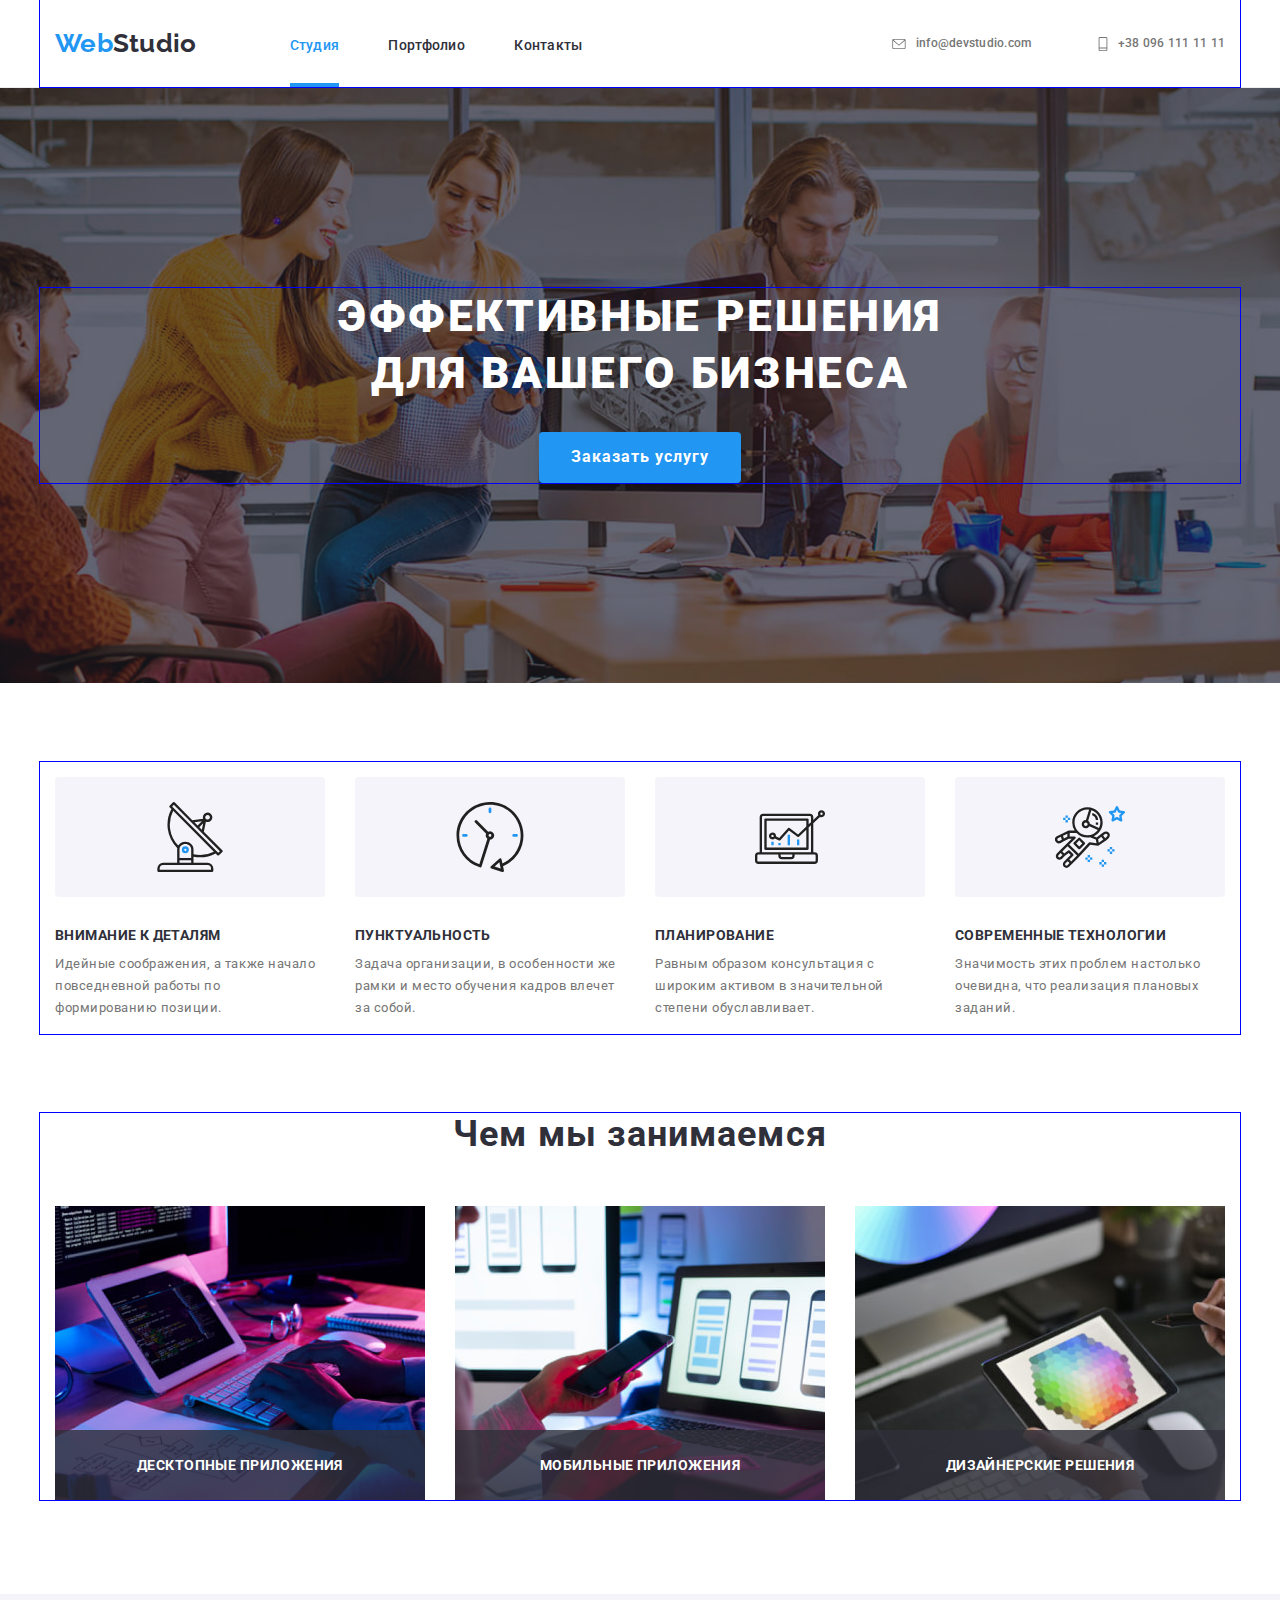
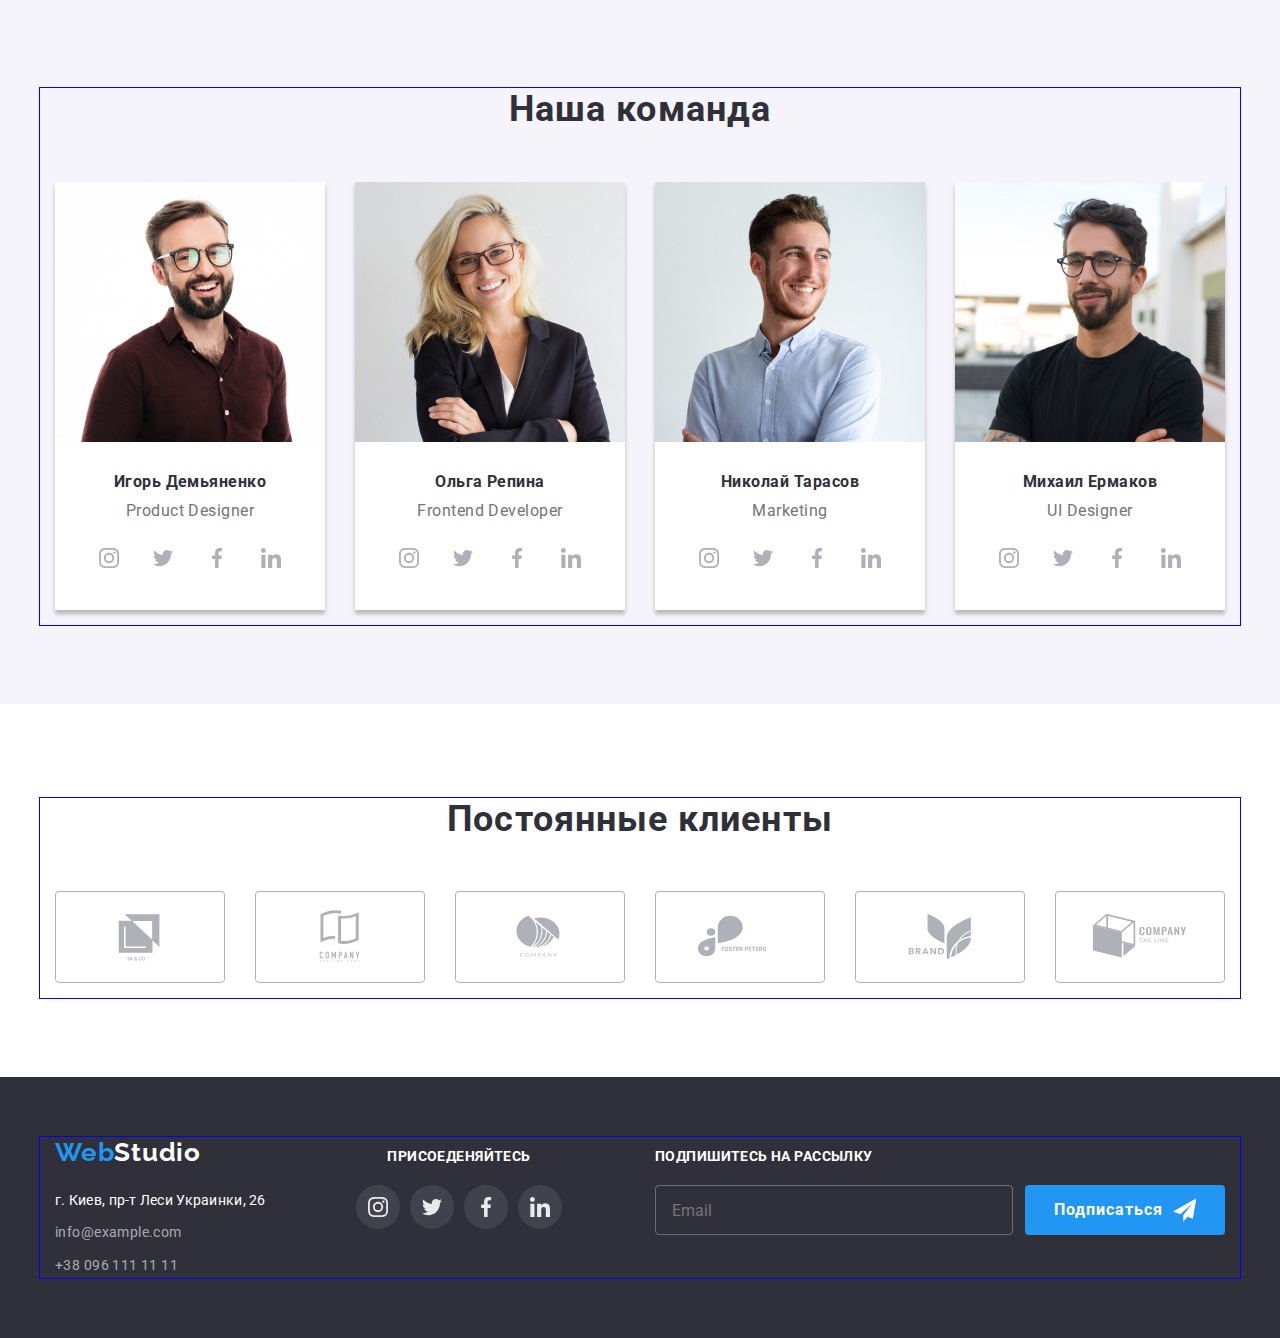
==== commit 4dd94ee5: "heder edited" ====
--- a/index.html
+++ b/index.html
@@ -44,7 +44,7 @@
           </div> -->
 
           <div class="menu-container" id="menu-container" data-menu>
-            <nav class="nav">
+            <nav class="nav__contacts">
               <ul class="nav__list list">
                 <li class="nav__item">
                   <a href="./index.html" class="nav__link nav__link--active link">Студия</a></li>
--- a/css/main.min.css
+++ b/css/main.min.css
@@ -3,5 +3,5 @@
  Consolas,  'Liberation Mono',  Menlo,- monospace;font-size:1em}small{font-size:80%}sub,sup{font-size:75%;line-height:0;position:relative;vertical-align:baseline}sub{bottom:-0.25em}sup{top:-0.5em}table{text-indent:0;border-color:inherit}button,input,optgroup,select,textarea{font-family:inherit;font-size:100%;line-height:1.15;margin:0}button,select{text-transform:none}button,[type='button'],[type='reset'],[type='submit']{-webkit-appearance:button}::-moz-focus-inner{border-style:none;padding:0}:-moz-focusring{outline:1px dotted ButtonText}:-moz-ui-invalid{box-shadow:none}legend{padding:0}progress{vertical-align:baseline}::-webkit-inner-spin-button,::-webkit-outer-spin-button{height:auto}[type='search']{-webkit-appearance:textfield;outline-offset:-2px}::-webkit-search-decoration{-webkit-appearance:none}::-webkit-file-upload-button{-webkit-appearance:button;font:inherit}summary{display:list-item}.visually-hidden{position:fixed;-webkit-transform:scale(0);transform:scale(0)}body{font-family:'Roboto', 'Sans-Serif';font-size:14px;letter-spacing:0.02em;color:#757575;background-color:#fff}body.modal-open{overflow:hidden}.container{padding-left:15px;padding-right:15px;margin-left:auto;margin-right:auto}@media screen and (min-width: 480px){.container{width:480px;outline:1px solid red}}@media screen and (min-width: 768px){.container{width:768px;outline:1px solid green}}@media screen and (min-width: 1200px){.container{width:1200px;outline:1px solid blue}}.section{padding-top:60px;padding-bottom:60px}@media screen and (min-width: 1200px){.section{padding-top:94px;padding-bottom:94px}}.section-title{font-weight:700;font-size:36px;line-height:1.2;letter-spacing:0.03em;text-align:center;margin-bottom:30px;color:#2F303A}@media screen and (min-width: 1200px){.section-title{margin-bottom:50px}}h1,h2,h3,h4,h5,h6,p{margin:0}.list{list-style:none;margin:0;padding:0}.link{text-decoration:none}img{display:block;max-width:100%;height:auto}.header{position:relative;border-bottom:#ECECEC solid 1px}@media screen and (min-width: 768px){.header{margin-left:auto;margin-right:auto;height:100%}}.header-container{display:-webkit-box;display:-ms-flexbox;display:flex;-webkit-box-align:center;-ms-flex-align:center;align-items:center;-webkit-box-pack:justify;-ms-flex-pack:justify;justify-content:space-between;margin-top:0;padding-left:0}@media screen and (min-width: 768px){.header-container{margin-left:auto;margin-right:auto}}@media screen and (min-width: 1200px){.header-container{margin-left:auto;margin-right:auto}}.header-logo{font-family:'Raleway', 'Sans-Serif';font-weight:700;font-size:24px;line-height:1.2;padding:16px 0;margin:0 15px;display:block;color:#2196F3}@media screen and (min-width: 768px){.header-logo{padding:26px 0}}@media screen and (min-width: 1200px){.header-logo{font-size:26px;padding:26px 0}}.header-logo__color{color:#2F303A}.header-contacts{font-weight:500;font-size:14px;line-height:1.15;letter-spacing:0.02em}@media screen and (max-width: 767px){.header-contacts{display:-webkit-box;display:-ms-flexbox;display:flex;-webkit-box-orient:vertical;-webkit-box-direction:reverse;-ms-flex-direction:column-reverse;flex-direction:column-reverse;margin-bottom:32px}}@media screen and (min-width: 768px){.header-contacts{margin-left:84px}}@media screen and (min-width: 1200px){.header-contacts{margin-left:345px;display:-webkit-box;display:-ms-flexbox;display:flex}}.header-contacts__list{display:-webkit-box;display:-ms-flexbox;display:flex;-webkit-box-align:center;-ms-flex-align:center;align-items:center}@media screen and (min-width: 768px){.header-contacts__list{margin-bottom:10px}.header-contacts__list:last-child{margin-bottom:0}}@media screen and (min-width: 1200px){.header-contacts__list{margin-right:30px;margin-bottom:0}.header-contacts__list:last-child{margin-right:0}}.header-contacts__link--mail{font-weight:500;font-size:24px;line-height:1.2;letter-spacing:0.02em;text-decoration:none;display:-webkit-box;display:-ms-flexbox;display:flex;-webkit-box-align:center;-ms-flex-align:center;align-items:center;-webkit-box-pack:center;-ms-flex-pack:center;justify-content:center;color:#757575}@media screen and (min-width: 768px){.header-contacts__link--mail{font-weight:500;font-size:12px;line-height:1.1;letter-spacing:0.02em;padding-top:21px;-webkit-transition-property:color;transition-property:color;-webkit-transition-duration:250ms;transition-duration:250ms;-webkit-transition-timing-function:cubic-bezier(0.4, 0, 0.2, 1);transition-timing-function:cubic-bezier(0.4, 0, 0.2, 1)}.header-contacts__link--mail:hover,.header-contacts__link--mail:focus{color:#2196F3}}@media screen and (min-width: 1200px){.header-contacts__link--mail{padding-top:32px;padding-bottom:32px;margin-bottom:0}}.header-contacts__link--mobile{font-weight:500;font-size:34px;line-height:1.2;letter-spacing:0.02em;text-decoration:none;display:-webkit-box;display:-ms-flexbox;display:flex;-webkit-box-align:center;-ms-flex-align:center;align-items:center;-webkit-box-pack:center;-ms-flex-pack:center;justify-content:center;padding-bottom:32px;color:#2196F3}@media screen and (min-width: 768px){.header-contacts__link--mobile{font-weight:500;font-size:12px;line-height:1.1;padding-bottom:21px;color:#757575;-webkit-transition-property:color;transition-property:color;-webkit-transition-duration:250ms;transition-duration:250ms;-webkit-transition-timing-function:cubic-bezier(0.4, 0, 0.2, 1);transition-timing-function:cubic-bezier(0.4, 0, 0.2, 1)}.header-contacts__link--mobile:hover,.header-contacts__link--mobile:focus{color:#2196F3}}@media screen and (min-width: 1200px){.header-contacts__link--mobile{padding-top:32px;padding-bottom:32px}}.header-contacts__icon{display:none}@media screen and (min-width: 768px){.header-contacts__icon{display:inline-block;margin-right:10px;-webkit-transition-property:fill;transition-property:fill;-webkit-transition-duration:250ms;transition-duration:250ms;-webkit-transition-timing-function:cubic-bezier(0.4, 0, 0.2, 1);transition-timing-function:cubic-bezier(0.4, 0, 0.2, 1);fill:currentColor}.header-contacts__icon:hover,.header-contacts__icon:focus{fill:#2196F3}}.header-socials{display:-webkit-box;display:-ms-flexbox;display:flex}@media screen and (min-width: 768px){.header-socials{display:none}}.header-socials__list{padding-left:10px;padding-right:10px;border-right:1px solid rgba(0,0,0,0.2)}.header-socials__list:first-child{padding-left:0}.header-socials__list:last-child{padding-right:0;border-right:0}.header-socials__link{font-weight:500;font-size:18px;line-height:1.2px;letter-spacing:0.02em;color:#2196F3}@media screen and (min-width: 768px){.nav{margin-left:73px}}@media screen and (min-width: 1200px){.nav{margin-left:78px}}.nav__list{display:-webkit-box;display:-ms-flexbox;display:flex;-webkit-box-orient:vertical;-webkit-box-direction:normal;-ms-flex-direction:column;flex-direction:column;-webkit-box-align:start;-ms-flex-align:start;align-items:flex-start}@media screen and (max-width: 767px){.nav__list{margin-top:48px;margin-bottom:302px}}@media screen and (min-width: 768px){.nav__list{-webkit-box-orient:horizontal;-webkit-box-direction:normal;-ms-flex-direction:row;flex-direction:row;-webkit-box-align:center;-ms-flex-align:center;align-items:center;-webkit-box-pack:justify;-ms-flex-pack:justify;justify-content:space-between}}@media screen and (min-width: 768px){.nav__item{margin-right:50px}.nav__item:last-child{margin-right:0}}@media screen and (min-width: 1200px){.nav__item{padding-top:32px;padding-bottom:32px}}.nav__link{font-weight:500;font-size:40px;line-height:1.7;letter-spacing:0.02em;text-decoration:none;-webkit-transition-property:color;transition-property:color;-webkit-transition-duration:250ms;transition-duration:250ms;-webkit-transition-timing-function:cubic-bezier(0.4, 0, 0.2, 1);transition-timing-function:cubic-bezier(0.4, 0, 0.2, 1);color:#2F303A}.nav__link:hover,.nav__link:focus{color:#2196F3}@media screen and (min-width: 768px){.nav__link{font-weight:500;font-size:14px;line-height:1.2;letter-spacing:0.02em}}.nav__link--active{position:relative;color:#2196F3}@media screen and (min-width: 768px){.nav__link--active::after{content:"";display:block;width:100%;height:4px;background-color:#2196F3;position:absolute;bottom:-31px;left:0}}@media screen and (min-width: 1200px){.nav__link--active::after{content:"";display:block;width:100%;height:4px;background-color:#2196F3;position:absolute;bottom:-34px;left:0}}.menu-container{margin-left:auto;background-color:#fff;padding-left:40px;padding-bottom:48px;text-align:center;font-size:20px}@media screen and (max-width: 767px){.menu-container{display:none;position:absolute;top:0;left:0;z-index:10;width:100%}.menu-container.is-open{display:block}}@media screen and (min-width: 768px){.menu-container{display:-webkit-box;display:-ms-flexbox;display:flex;padding:0;-webkit-box-align:center;-ms-flex-align:center;align-items:center}}@media screen and (min-width: 1200px){.menu-container{-webkit-box-pack:justify;-ms-flex-pack:justify;justify-content:space-between}}.menu-button{padding:12px 8px;border:0;line-height:0;background-color:transparent;width:40px;height:40px;position:relative;z-index:20}@media screen and (min-width: 768px){.menu-button{display:none}}.menu-button:hover,.menu-button:focus{fill:#2196F3}.menu-button .icon-cross{display:none}.menu-button.is-open .icon-cross{display:block}.menu-button.is-open .icon-menu{display:none}.mobile-menu-list{display:-webkit-box;display:-ms-flexbox;display:flex;-ms-flex-wrap:wrap;flex-wrap:wrap;gap:10px;margin-top:64px;list-style-type:none}@media screen and (min-width: 768px){.mobile-menu-list{display:none}}.mobile-menu-link{font-weight:500;font-size:18px;line-height:1.22;letter-spacing:0.02em;color:#2196F3;text-decoration:none}.mobile-menu-item:not(:last-child) .mobile-menu-link{padding-right:10px;border-right:1px solid rgba(33,33,33,0.2)}.hero-section{padding-top:118px;padding-bottom:118px;text-align:center;max-height:400px;background-color:#2F303A;background-image:-webkit-gradient(linear, left top, right top, from(rgba(47,48,58,0.4)), to(rgba(47,48,58,0.4))),url(..//images/hero/hero-img_sm.jpg);background-image:linear-gradient(to right, rgba(47,48,58,0.4), rgba(47,48,58,0.4)),url(..//images/hero/hero-img_sm.jpg);background-repeat:no-repeat;background-position:center;background-size:cover}@media (min-device-pixel-ratio: 2), (-webkit-min-device-pixel-ratio: 2), (min-resolution: 192dpi), (min-resolution: 2dppx){.hero-section{background-image:-webkit-gradient(linear, left top, right top, from(rgba(47,48,58,0.4)), to(rgba(47,48,58,0.4))),url(..//images/hero/hero-img_sm@2x.jpg);background-image:linear-gradient(to right, rgba(47,48,58,0.4), rgba(47,48,58,0.4)),url(..//images/hero/hero-img_sm@2x.jpg)}}@media screen and (min-width: 768px){.hero-section{background-image:-webkit-gradient(linear, left top, right top, from(rgba(47,48,58,0.4)), to(rgba(47,48,58,0.4))),url(..//images/hero/hero-img_md.jpg);background-image:linear-gradient(to right, rgba(47,48,58,0.4), rgba(47,48,58,0.4)),url(..//images/hero/hero-img_md.jpg)}}@media screen and (min-width: 768px) and (min-device-pixel-ratio: 2), screen and (min-width: 768px) and (-webkit-min-device-pixel-ratio: 2), screen and (min-width: 768px) and (min-resolution: 192dpi), screen and (min-width: 768px) and (min-resolution: 2dppx){.hero-section{background-image:-webkit-gradient(linear, left top, right top, from(rgba(47,48,58,0.4)), to(rgba(47,48,58,0.4))),url(..//images/hero/hero-img_md@2x.jpg);background-image:linear-gradient(to right, rgba(47,48,58,0.4), rgba(47,48,58,0.4)),url(..//images/hero/hero-img_md@2x.jpg)}}@media screen and (min-width: 1200px){.hero-section{max-height:600px;padding-top:200px;padding-bottom:200px;background-image:-webkit-gradient(linear, left top, right top, from(rgba(47,48,58,0.4)), to(rgba(47,48,58,0.4))),url(..//images/hero/hero-img_lg.jpg);background-image:linear-gradient(to right, rgba(47,48,58,0.4), rgba(47,48,58,0.4)),url(..//images/hero/hero-img_lg.jpg)}}@media screen and (min-width: 1200px) and (min-device-pixel-ratio: 2), screen and (min-width: 1200px) and (-webkit-min-device-pixel-ratio: 2), screen and (min-width: 1200px) and (min-resolution: 192dpi), screen and (min-width: 1200px) and (min-resolution: 2dppx){.hero-section{background-image:-webkit-gradient(linear, left top, right top, from(rgba(47,48,58,0.4)), to(rgba(47,48,58,0.4))),url(..//images/hero/hero-img_lg@2x.jpg);background-image:linear-gradient(to right, rgba(47,48,58,0.4), rgba(47,48,58,0.4)),url(..//images/hero/hero-img_lg@2x.jpg)}}.slogan-container{display:-webkit-box;display:-ms-flexbox;display:flex;-webkit-box-orient:vertical;-webkit-box-direction:normal;-ms-flex-direction:column;flex-direction:column;-webkit-box-align:center;-ms-flex-align:center;align-items:center}.hero-section__slogan{font-family:'Roboto', 'Sans-Serif';font-style:normal;font-weight:900;font-size:26px;line-height:1.6;text-align:center;letter-spacing:0.06em;text-transform:uppercase;color:#fff;margin-bottom:30px;max-width:360px}@media screen and (min-width: 1200px){.hero-section__slogan{font-weight:900;font-size:44px;line-height:1.3;max-width:696px}}.footer-socials__list{list-style:none;display:-webkit-box;display:-ms-flexbox;display:flex;-webkit-box-pack:center;-ms-flex-pack:center;justify-content:center;-webkit-box-align:center;-ms-flex-align:center;align-items:center;padding-left:0;margin:0}.footer-socials__item:not(:last-child){margin-right:10px}.footer-socials__link{text-decoration:none;display:-webkit-box;display:-ms-flexbox;display:flex;-webkit-box-align:center;-ms-flex-align:center;align-items:center;-webkit-box-pack:center;-ms-flex-pack:center;justify-content:center;width:44px;height:44px;border-radius:50%;opacity:0.9;background-color:rgba(255,255,255,0.1);-webkit-transition-property:inherit;transition-property:inherit;-webkit-transition-duration:250ms;transition-duration:250ms;-webkit-transition-timing-function:cubic-bezier(0.4, 0, 0.2, 1);transition-timing-function:cubic-bezier(0.4, 0, 0.2, 1)}.footer-socials__link:hover,.footer-socials__link:focus{background-color:#2196F3;-webkit-filter:drop-shadow(0px 4px 4px rgba(0,0,0,0.25));filter:drop-shadow(0px 4px 4px rgba(0,0,0,0.25))}.footer-socials__icon{fill:#fff}.team__socials-list{list-style:none;display:-webkit-box;display:-ms-flexbox;display:flex;-webkit-box-pack:center;-ms-flex-pack:center;justify-content:center;-webkit-box-align:center;-ms-flex-align:center;align-items:center;padding-left:0}.team__socials-item:not(:last-child){margin-right:10px}.team__socials-link{text-decoration:none;display:-webkit-box;display:-ms-flexbox;display:flex;-webkit-box-align:center;-ms-flex-align:center;align-items:center;-webkit-box-pack:center;-ms-flex-pack:center;justify-content:center;width:44px;height:44px;background-color:#fff;border-radius:50%;-webkit-transition-property:inherit;transition-property:inherit;-webkit-transition-duration:250ms;transition-duration:250ms;-webkit-transition-timing-function:cubic-bezier(0.4, 0, 0.2, 1);transition-timing-function:cubic-bezier(0.4, 0, 0.2, 1)}.team__socials-link:hover,.team__socials-link:focus{background-color:#2196F3}.team__socials-link:hover .team__socials-icon,.team__socials-link:focus .team__socials-icon{fill:#fff}.team__socials-icon{fill:#AFB1B8}.backdrop{position:fixed;top:0;left:0;width:100%;height:100%;background-color:rgba(0,0,0,0.2);z-index:200;overflow-y:scroll;-webkit-transition-property:inherit;transition-property:inherit;-webkit-transition-duration:250ms;transition-duration:250ms;-webkit-transition-timing-function:cubic-bezier(0.4, 0, 0.2, 1);transition-timing-function:cubic-bezier(0.4, 0, 0.2, 1)}.backdrop.is-hidden{opacity:0;pointer-events:none;visibility:hidden}.modal-wrapper{position:absolute;top:50%;left:50%;padding:40px;-webkit-transform:translate(-50%, -50%);transform:translate(-50%, -50%);background-color:#fff;width:450px;z-index:100}@media screen and (max-width: 478px){.modal-wrapper{width:96%}}@media screen and (min-width: 768px){.modal-wrapper{min-width:450px}}@media screen and (min-width: 1200px){.modal-wrapper{min-width:528px}}.modal-wrapper__watchword{font-weight:700;font-size:20px;line-height:1.5;margin-bottom:12px;text-align:center;letter-spacing:0.03em;color:#212121;width:370px;text-align:center}@media screen and (max-width: 478px){.modal-wrapper__watchword{width:100%}}@media screen and (min-width: 1200px){.modal-wrapper__watchword{line-height:1.15;width:528px}}.modal-wrapper__list{display:-webkit-box;display:-ms-flexbox;display:flex;-webkit-box-orient:vertical;-webkit-box-direction:normal;-ms-flex-direction:column;flex-direction:column;text-align:left}.modal-wrapper__label{display:block;position:relative;margin-bottom:10px}.modal-wrapper__item{font-weight:400;font-size:12px;line-height:1.2;letter-spacing:0.01em;margin-bottom:4px;display:block}.modal-wrapper__input{font-family:'Roboto', 'Sans-Serif';font-size:14px;letter-spacing:0.02em;padding:11px 42px;height:40px;width:100%;display:block;outline:transparent;border:1px solid rgba(33,33,33,0.2);border-radius:4px;-webkit-transition-property:border;transition-property:border;-webkit-transition-duration:250ms;transition-duration:250ms;-webkit-transition-timing-function:cubic-bezier(0.4, 0, 0.2, 1);transition-timing-function:cubic-bezier(0.4, 0, 0.2, 1)}.modal-wrapper__input:hover,.modal-wrapper__input:focus{border:1px solid #2196F3}.modal-wrapper__icon{position:absolute;top:65%;left:12px;-webkit-transform:translateY(-50%);transform:translateY(-50%);-webkit-transition-property:fill;transition-property:fill;-webkit-transition-duration:250ms;transition-duration:250ms;-webkit-transition-timing-function:cubic-bezier(0.4, 0, 0.2, 1);transition-timing-function:cubic-bezier(0.4, 0, 0.2, 1);fill:#2F303A}.modal-wrapper__textlabel{display:block;margin-bottom:20px}.modal-wrapper__textarea{font-weight:400;font-size:12px;line-height:1.15;letter-spacing:0.01em;height:120px;width:100%;padding:12px 16px;display:block;resize:none;outline:transparent;border:1px solid rgba(33,33,33,0.2);border-radius:4px;-webkit-transition-property:color;transition-property:color;-webkit-transition-duration:250ms;transition-duration:250ms;-webkit-transition-timing-function:cubic-bezier(0.4, 0, 0.2, 1);transition-timing-function:cubic-bezier(0.4, 0, 0.2, 1)}.modal-wrapper__input:hover ~ .modal-wrapper__icon,.modal-wrapper__input:focus ~ .modal-wrapper__icon{fill:#2196F3}.modal-wrapper__textarea:hover,.modal-wrapper__textarea:focus{border:1px solid #2196F3}.modal-wrapper__agreement{position:relative;margin-bottom:30px}.phrase{position:relative;display:block;margin-left:33px}.checkbox{position:absolute;margin-left:12px}.checkbox:checked+.custom-checkbox .custom-checkbox-icon{opacity:1}.checkbox:checked+.custom-checkbox{background-color:#2196F3;fill:#fff}.checkbox:focus+.custom-checkbox,.checkbox:hover+.custom-checkbox{border:1px solid #2196F3;outline:2px solid #2196F3}.agreement-form-group{font-weight:400;font-size:12px;line-height:1.1;letter-spacing:0.03em;display:-webkit-box;display:-ms-flexbox;display:flex;-webkit-box-align:center;-ms-flex-align:center;align-items:center}.agreement-phrase{color:#2196F3;-webkit-text-decoration-line:underline;text-decoration-line:underline}.custom-checkbox{position:absolute;content:'';top:2px;left:10px;width:16px;height:15px;display:-webkit-box;display:-ms-flexbox;display:flex;-webkit-box-align:center;-ms-flex-align:center;align-items:center;-webkit-box-pack:center;-ms-flex-pack:center;justify-content:center;border-radius:2px;outline:2px solid #2F303A;-webkit-transition:background-color 250ms cubic-bezier(0.4, 0, 0.2, 1);transition:background-color 250ms cubic-bezier(0.4, 0, 0.2, 1);-webkit-transition:fill 250ms cubic-bezier(0.4, 0, 0.2, 1);transition:fill 250ms cubic-bezier(0.4, 0, 0.2, 1)}.custom-checkbox-icon{cursor:pointer;opacity:0;-webkit-transition:opacity 250ms cubic-bezier(0.4, 0, 0.2, 1);transition:opacity 250ms cubic-bezier(0.4, 0, 0.2, 1)}.features{padding-top:60px;padding-bottom:60px}@media screen and (min-width: 1200px){.features{padding-top:94px;padding-bottom:94px}}.features__container{background:#F5F4FA;border-radius:4px;margin-bottom:30px;max-width:450px;height:120px;display:-webkit-box;display:-ms-flexbox;display:flex;-webkit-box-align:center;-ms-flex-align:center;align-items:center;-webkit-box-pack:center;-ms-flex-pack:center;justify-content:center}@media screen and (min-width: 768px){.features__container{max-width:354px}}@media screen and (min-width: 1200px){.features__container{max-width:270px}}.features__list{display:-webkit-box;display:-ms-flexbox;display:flex;-webkit-box-orient:vertical;-webkit-box-direction:normal;-ms-flex-direction:column;flex-direction:column;margin:-15px}@media screen and (min-width: 768px){.features__list{-webkit-box-orient:horizontal;-webkit-box-direction:normal;-ms-flex-direction:row;flex-direction:row;-ms-flex-wrap:wrap;flex-wrap:wrap;-webkit-box-pack:center;-ms-flex-pack:center;justify-content:center}}.features__item{max-width:450px;margin:15px}@media screen and (min-width: 768px){.features__item{max-width:354px}}@media screen and (min-width: 1200px){.features__item{max-width:270px}}.features__subtitle{font-weight:700;font-size:14px;line-height:1.15;letter-spacing:0.03em;text-align:center;text-decoration:none;text-transform:uppercase;max-width:450px;margin-bottom:10px;color:#2F303A}@media screen and (min-width: 768px){.features__subtitle{max-width:354px;text-align:left}}@media screen and (min-width: 1200px){.features__subtitle{max-width:270px}}.features__paragraph{font-weight:400;font-size:13px;line-height:1.7;letter-spacing:0.04em;max-width:450px}@media screen and (min-width: 768px){.features__paragraph{max-width:354px}}@media screen and (min-width: 1200px){.features__paragraph{max-width:270px}}.services{padding-top:0;display:none}@media screen and (min-width: 1200px){.services{display:block}}.services__list{display:-webkit-box;display:-ms-flexbox;display:flex;padding-left:0}.services__item{position:relative;display:block;margin-right:30px}.services__item:last-child{margin:0}.services__image{display:block}.servises__description{position:absolute;bottom:0px;left:0;display:-webkit-box;display:-ms-flexbox;display:flex;-webkit-box-align:center;-ms-flex-align:center;align-items:center;-webkit-box-pack:center;-ms-flex-pack:center;justify-content:center;width:100%;height:70px;background-color:rgba(47,48,58,0.8)}.services__paragraph{font-weight:700;line-height:16px;letter-spacing:0.03em;color:#fff}.team-section{background-color:#F5F4FA}.team__list{display:-webkit-box;display:-ms-flexbox;display:flex;-webkit-box-orient:vertical;-webkit-box-direction:normal;-ms-flex-direction:column;flex-direction:column;text-align:center;margin:-15px}@media screen and (min-width: 768px){.team__list{-webkit-box-orient:horizontal;-webkit-box-direction:normal;-ms-flex-direction:row;flex-direction:row;-ms-flex-wrap:wrap;flex-wrap:wrap;-webkit-box-pack:center;-ms-flex-pack:center;justify-content:center}}.team__block{background-color:#fff;max-width:452px;-webkit-box-shadow:0px 4px 4px rgba(0,0,0,0.25);box-shadow:0px 4px 4px rgba(0,0,0,0.25);margin:15px}@media screen and (min-width: 768px){.team__block{max-width:354px;margin-right:15px;margin-left:15px}}@media screen and (min-width: 1200px){.team__block{max-width:270px}}.team-photo{max-width:450px}@media screen and (min-width: 768px){.team-photo{max-width:354px}}@media screen and (min-width: 1200px){.team-photo{max-width:270px}}.team__card{padding:30px 32px}@media screen and (min-width: 768px){.team__card{max-width:354px}}@media screen and (min-width: 1200px){.team__card{max-width:270px}}.team__name{font-size:16px;line-height:1.2;letter-spacing:0.03em;text-align:center;margin-bottom:10px;color:#2F303A}.team__position{font-size:16px;line-height:1.2;letter-spacing:0.03em;margin-bottom:16px;text-align:center}.footer{padding-top:60px;padding-bottom:60px;background-color:#2F303A}.footer-contanier{display:-webkit-box;display:-ms-flexbox;display:flex;-webkit-box-orient:vertical;-webkit-box-direction:normal;-ms-flex-direction:column;flex-direction:column;-webkit-box-align:center;-ms-flex-align:center;align-items:center;-webkit-box-pack:center;-ms-flex-pack:center;justify-content:center}@media screen and (min-width: 1200px) and (max-width: 2560px){.footer-contanier{-webkit-box-orient:horizontal;-webkit-box-direction:normal;-ms-flex-direction:row;flex-direction:row;-webkit-box-align:baseline;-ms-flex-align:baseline;align-items:baseline;-webkit-box-pack:justify;-ms-flex-pack:justify;justify-content:space-between}}.footer__tablet-invite{margin-bottom:60px;display:-webkit-box;display:-ms-flexbox;display:flex;-webkit-box-orient:vertical;-webkit-box-direction:normal;-ms-flex-direction:column;flex-direction:column;-webkit-box-align:baseline;-ms-flex-align:baseline;align-items:baseline;-ms-flex-pack:distribute;justify-content:space-around}@media screen and (min-width: 768px) and (max-width: 1199px){.footer__tablet-invite{width:603px;-webkit-box-pack:justify;-ms-flex-pack:justify;justify-content:space-between}}@media screen and (min-width: 768px){.footer__tablet-invite{display:-webkit-box;display:-ms-flexbox;display:flex;-webkit-box-orient:horizontal;-webkit-box-direction:normal;-ms-flex-direction:row;flex-direction:row;-webkit-box-align:baseline;-ms-flex-align:baseline;align-items:baseline;margin-bottom:60px}}@media screen and (min-width: 1200px) and (max-width: 2560px){.footer__tablet-invite{width:507px;-webkit-box-pack:justify;-ms-flex-pack:justify;justify-content:space-between;margin-bottom:0}}.footer__adress-group{display:-webkit-box;display:-ms-flexbox;display:flex;-webkit-box-orient:vertical;-webkit-box-direction:normal;-ms-flex-direction:column;flex-direction:column;-webkit-box-align:center;-ms-flex-align:center;align-items:center;margin-bottom:60px}@media screen and (min-width: 768px){.footer__adress-group{margin-bottom:0}}@media screen and (min-width: 1200px){.footer__adress-group{-webkit-box-align:start;-ms-flex-align:start;align-items:flex-start}}.footer__logo{font-family:'Raleway', 'Sans-Serif';font-weight:700;font-size:24px;line-height:1.16;letter-spacing:0.03em;color:#2196F3;margin-bottom:20px}@media screen and (min-width: 1200px){.footer__logo{font-size:26px;line-height:1.19}}.footer__logo-color{color:#fff}.footer__adress{font-style:normal;line-height:24px;margin-bottom:8px;display:block;color:#fff}@media screen and (min-width: 1200px){.footer__adress{margin-bottom:9px}}.footer__list{font-size:14px;line-height:1.7;letter-spacing:0.03em;font-style:normal;list-style:none;display:-webkit-box;display:-ms-flexbox;display:flex;-webkit-box-orient:vertical;-webkit-box-direction:normal;-ms-flex-direction:column;flex-direction:column;-webkit-box-align:center;-ms-flex-align:center;align-items:center;margin:0;padding:0}@media screen and (min-width: 1200px){.footer__list{-webkit-box-align:start;-ms-flex-align:start;align-items:flex-start}}.footer__adress-item{margin-bottom:8px}.footer__adress-item:last-child{margin-bottom:0}@media screen and (min-width: 1200px){.footer__adress-item{margin-bottom:9px}.footer__adress-item:last-child{margin-bottom:0}}.footer__link{font-size:14px;line-height:1.7;letter-spacing:0.03em;-webkit-transition-property:inherit;transition-property:inherit;-webkit-transition-duration:250ms;transition-duration:250ms;-webkit-transition-timing-function:cubic-bezier(0.4, 0, 0.2, 1);transition-timing-function:cubic-bezier(0.4, 0, 0.2, 1);color:rgba(255,255,255,0.6)}.footer__link:hover,.footer__link:focus{color:#2196F3}.footer__invite-container{text-align:center}.footer__heading{font-weight:700;font-size:14px;line-height:1.14;text-align:center;letter-spacing:0.03em;text-transform:uppercase;display:-webkit-box;display:-ms-flexbox;display:flex;-webkit-box-orient:vertical;-webkit-box-direction:normal;-ms-flex-direction:column;flex-direction:column;-ms-flex-wrap:nowrap;flex-wrap:nowrap;margin-top:0;margin-bottom:20px;color:#fff}@media screen and (min-width: 1200px){.footer__heading{margin-left:0;margin-right:0}}.footer__msg-container{display:-webkit-box;display:-ms-flexbox;display:flex;-webkit-box-orient:vertical;-webkit-box-direction:normal;-ms-flex-direction:column;flex-direction:column;-webkit-box-align:center;-ms-flex-align:center;align-items:center}@media screen and (min-width: 1200px){.footer__msg-container{display:-webkit-box;display:-ms-flexbox;display:flex;-webkit-box-align:start;-ms-flex-align:start;align-items:flex-start}}.footer__msg-form{display:-webkit-box;display:-ms-flexbox;display:flex;-webkit-box-orient:vertical;-webkit-box-direction:normal;-ms-flex-direction:column;flex-direction:column;-webkit-box-align:center;-ms-flex-align:center;align-items:center;color:rgba(255,255,255,0.6)}@media screen and (max-width: 479px){.footer__msg-form{width:100%}}@media screen and (min-width: 1200px){.footer__msg-form{display:-webkit-box;display:-ms-flexbox;display:flex;-webkit-box-align:start;-ms-flex-align:start;align-items:flex-start;-webkit-box-orient:horizontal;-webkit-box-direction:normal;-ms-flex-direction:row;flex-direction:row}}.footer__label{font-weight:400;font-size:16px;line-height:1.43;-webkit-box-align:center;-ms-flex-align:center;align-items:center;letter-spacing:0.03em;display:-webkit-box;display:-ms-flexbox;display:flex;color:rgba(255,255,255,0.6)}.footer__input{font-weight:400;font-size:16px;line-height:1.43;padding-left:16px;width:450px;height:50px;margin-bottom:20px;display:-webkit-box;display:-ms-flexbox;display:flex;-webkit-box-align:center;-ms-flex-align:center;align-items:center;border:1px solid rgba(255,255,255,0.3);-webkit-filter:drop-shadow(0px 4px 4px 0px 4px 4px rgba(0,0,0,0.15));filter:drop-shadow(0px 4px 4px 0px 4px 4px rgba(0,0,0,0.15));border-radius:4px;color:rgba(255,255,255,0.6);background-color:transparent}@media screen and (max-width: 478px){.footer__input{width:100%}}@media screen and (min-width: 768px){.footer__input{width:358px}}@media screen and (min-width: 1200px){.footer__input{width:358px;margin-right:12px;margin-bottom:0}}.portfolio{padding-top:60px;padding-bottom:60px}@media screen and (min-width: 1200px){.portfolio{padding-top:94px;padding-bottom:94px}}.portfolio__btn-list{display:-webkit-box;display:-ms-flexbox;display:flex;-ms-flex-wrap:wrap;flex-wrap:wrap;margin-bottom:40px}@media screen and (min-width: 768px){.portfolio__btn-list{-webkit-box-pack:center;-ms-flex-pack:center;justify-content:center;margin-bottom:30px}}@media screen and (min-width: 1200px){.portfolio__btn-list{margin-bottom:50px}}.portfolio__item{-webkit-box-align:center;-ms-flex-align:center;align-items:center}.filter-btn-container:last-child{margin-right:0}.projects{margin-left:auto;margin-right:auto}@media screen and (min-width: 768px){.projects{display:-webkit-box;display:-ms-flexbox;display:flex;-ms-flex-wrap:wrap;flex-wrap:wrap}}@media screen and (min-width: 768px){.priojects__container{margin:-15px}}.projects__item{margin-bottom:30px}.projects__item:hover,.projects__item:focus{-webkit-box-shadow:0px 4px 4px rgba(0,0,0,0.25);box-shadow:0px 4px 4px rgba(0,0,0,0.25)}@media screen and (min-width: 768px){.projects__item{margin:15px}}.projects__link{display:block;max-width:450px;list-style:none;text-decoration:none;-webkit-transition-property:-webkit-box-shadow;transition-property:-webkit-box-shadow;transition-property:box-shadow;transition-property:box-shadow, -webkit-box-shadow;-webkit-transition-duration:250ms;transition-duration:250ms;-webkit-transition-timing-function:cubic-bezier(0.4, 0, 0.2, 1);transition-timing-function:cubic-bezier(0.4, 0, 0.2, 1);overflow:hidden}.projects__link:hover,.projects__link:focus{-webkit-box-shadow:0px 4px 4px rgba(0,0,0,0.25);box-shadow:0px 4px 4px rgba(0,0,0,0.25)}@media screen and (min-width: 768px){.projects__link{max-width:354px}}@media screen and (min-width: 1200px){.projects__link{max-width:370px}}.projects__overlay{position:relative;overflow:hidden}.projects__overlay::before{position:absolute;display:block;content:"";width:100%;height:101%;background-color:rgba(33,150,243,0.9);-webkit-transition-property:-webkit-transform;transition-property:-webkit-transform;transition-property:transform;transition-property:transform, -webkit-transform;-webkit-transform:translateY(100%);transform:translateY(100%);-webkit-transition:opacity 250ms cubic-bezier(0.4, 0, 0.2, 1),-webkit-transform 250ms cubic-bezier(0.4, 0, 0.2, 1);transition:opacity 250ms cubic-bezier(0.4, 0, 0.2, 1),-webkit-transform 250ms cubic-bezier(0.4, 0, 0.2, 1);transition:transform 250ms cubic-bezier(0.4, 0, 0.2, 1),opacity 250ms cubic-bezier(0.4, 0, 0.2, 1);transition:transform 250ms cubic-bezier(0.4, 0, 0.2, 1),opacity 250ms cubic-bezier(0.4, 0, 0.2, 1),-webkit-transform 250ms cubic-bezier(0.4, 0, 0.2, 1)}.projects__overlay-text{font-size:18px;line-height:1.5;letter-spacing:0.03em;color:#fff;padding-left:24px;padding-right:24px;position:absolute;top:50%;left:50%;display:block;width:100%;height:140px;-webkit-transform:translate(-50%, 125%);transform:translate(-50%, 125%);-webkit-transition-property:-webkit-transform;transition-property:-webkit-transform;transition-property:transform;transition-property:transform, -webkit-transform;-webkit-transition:opacity 250ms cubic-bezier(0.4, 0, 0.2, 1),-webkit-transform 250ms cubic-bezier(0.4, 0, 0.2, 1);transition:opacity 250ms cubic-bezier(0.4, 0, 0.2, 1),-webkit-transform 250ms cubic-bezier(0.4, 0, 0.2, 1);transition:transform 250ms cubic-bezier(0.4, 0, 0.2, 1),opacity 250ms cubic-bezier(0.4, 0, 0.2, 1);transition:transform 250ms cubic-bezier(0.4, 0, 0.2, 1),opacity 250ms cubic-bezier(0.4, 0, 0.2, 1),-webkit-transform 250ms cubic-bezier(0.4, 0, 0.2, 1)}@media screen and (min-width: 768px){.projects__overlay-text{width:100%;height:168px}}@media screen and (min-width: 1200px){.projects__overlay-text{width:100%}}.projects__link:focus .projects__overlay-text,.projects__item:hover .projects__overlay-text{opacity:1;-webkit-transform:translate(-50%, -50%);transform:translate(-50%, -50%)}.projects__item:hover .projects__overlay::before,.projects__link:focus .projects__overlay::before{opacity:1;-webkit-transform:translateY(0);transform:translateY(0)}.projects__card{padding:20px 24px;border-left:#ECECEC solid 1px;border-right:#ECECEC solid 1px;border-bottom:#ECECEC solid 1px;max-width:450px}@media screen and (min-width: 768px){.projects__card{max-width:354px}}@media screen and (min-width: 1200px){.projects__card{max-width:370px}}.projects__customer{font-weight:700;font-size:18px;line-height:2;letter-spacing:0.04em;margin-bottom:4px;color:#2F303A}.projects__description{font-size:16px;line-height:1.85;letter-spacing:0.03em;color:#757575}.submit-btn{font-style:normal;font-weight:700;font-size:16px;line-height:30px;letter-spacing:0.06em;padding:10px 56px;margin:auto;display:-webkit-box;display:-ms-flexbox;display:flex;-webkit-box-align:center;-ms-flex-align:center;align-items:center;-webkit-box-pack:center;-ms-flex-pack:center;justify-content:center;cursor:pointer;border:none;border-radius:4px;-webkit-box-shadow:0px 4px 4px rgba(0,0,0,0.15);box-shadow:0px 4px 4px rgba(0,0,0,0.15);color:#fff;background-color:#2196F3;-webkit-transition-property:inherit;transition-property:inherit;-webkit-transition-duration:250ms;transition-duration:250ms;-webkit-transition-timing-function:cubic-bezier(0.4, 0, 0.2, 1);transition-timing-function:cubic-bezier(0.4, 0, 0.2, 1)}.modal-btn{position:absolute;top:8px;right:8px;width:30px;height:30px;padding:0;display:-webkit-box;display:-ms-flexbox;display:flex;-webkit-box-align:center;-ms-flex-align:center;align-items:center;-webkit-box-pack:center;-ms-flex-pack:center;justify-content:center;z-index:155;border:none;cursor:pointer;outline:transparent;border:1px solid rgba(0,0,0,0.1);border-radius:50%;background-color:#fff;-webkit-transition-property:color;transition-property:color;-webkit-transition-duration:250ms;transition-duration:250ms;-webkit-transition-timing-function:cubic-bezier(0.4, 0, 0.2, 1);transition-timing-function:cubic-bezier(0.4, 0, 0.2, 1)}.modal-btn:hover,.modal-btn:focus{border:1px solid #2196F3}.modal-btn-icon{position:relative;fill:#000000;z-index:151}.modal-btn:hover .modal-btn-icon,.modal-btn:focus .modal-btn-icon{fill:#2196F3}.hero-section__btn{font-family:'Roboto';font-style:normal;font-weight:700;font-size:16px;line-height:1.9;letter-spacing:0.06em;cursor:pointer;padding:10px 32px;border:none;border-radius:4px;-webkit-transition-property:inherit;transition-property:inherit;-webkit-transition-duration:250ms;transition-duration:250ms;-webkit-transition-timing-function:cubic-bezier(0.4, 0, 0.2, 1);transition-timing-function:cubic-bezier(0.4, 0, 0.2, 1);color:#fff;background-color:#2196F3;-webkit-box-shadow:0px 4px 4px rgba(0,0,0,0.15);box-shadow:0px 4px 4px rgba(0,0,0,0.15)}.portfolio__btn{font-family:'Roboto', 'Sans-Serif';font-weight:500;font-size:16px;line-height:1.6;border:0;border-radius:4px;letter-spacing:0.03em;text-align:center;cursor:pointer;margin-bottom:15px;margin-right:8px;padding:6px 22px 6px 22px;-webkit-transition-property:color,background-color,0px 4px 4px rgba(0,0,0,0.15);transition-property:color,background-color,0px 4px 4px rgba(0,0,0,0.15);-webkit-transition-duration:250ms;transition-duration:250ms;-webkit-transition-timing-function:cubic-bezier(0.4, 0, 0.2, 1);transition-timing-function:cubic-bezier(0.4, 0, 0.2, 1);color:#2F303A;background-color:#F5F4FA}.portfolio__btn:last-child{margin-bottom:0}.portfolio__btn:hover,.portfolio__btn:focus{-webkit-filter:drop-shadow(0px 4px 4px rgba(0,0,0,0.25));filter:drop-shadow(0px 4px 4px rgba(0,0,0,0.25));background-color:#2196F3;color:#fff}@media screen and (min-width: 768px){.portfolio__btn{margin-bottom:0}}.portfolio__sum-btn{font-family:'Roboto', 'Sans-Serif';font-weight:500;font-size:16px;line-height:1.6;border:0;border-radius:4px;letter-spacing:0.03em;text-align:center;cursor:pointer;margin-right:8px;margin-bottom:15px;padding:6px 22px 6px 22px;color:#fff;background-color:#2196F3}.portfolio__sum-btn:hover,.portfolio__sum-btn:focus{-webkit-filter:drop-shadow(0px 4px 4px rgba(0,0,0,0.25));filter:drop-shadow(0px 4px 4px rgba(0,0,0,0.25));background-color:#2196F3;color:#fff}@media screen and (min-width: 768px){.portfolio__sum-btn{margin-bottom:0}}.footer__btn{font-family:'Roboto', 'Sans-Serif';font-weight:700;font-size:16px;line-height:1.43;border:0;border-radius:4px;letter-spacing:0.06em;text-align:center;width:200px;height:50px;padding:11px 29px;cursor:pointer;display:-webkit-box;display:-ms-flexbox;display:flex;-webkit-box-align:center;-ms-flex-align:center;align-items:center;-webkit-box-pack:center;-ms-flex-pack:center;justify-content:center;-webkit-transition-property:inherit;transition-property:inherit;-webkit-transition-duration:250ms;transition-duration:250ms;-webkit-transition-timing-function:cubic-bezier(0.4, 0, 0.2, 1);transition-timing-function:cubic-bezier(0.4, 0, 0.2, 1);color:#fff;background-color:#2196F3}@media screen and (min-width: 1200px){.footer__btn{margin-left:auto}}.icon-send{fill:#fff;margin-left:10px}.customers__list{display:-webkit-box;display:-ms-flexbox;display:flex;-ms-flex-wrap:wrap;flex-wrap:wrap;-webkit-box-pack:center;-ms-flex-pack:center;justify-content:center;margin:-15px}.customers_item{margin:15px}.customers__link{width:210px;height:92px;margin:15px;display:-webkit-box;display:-ms-flexbox;display:flex;-webkit-box-pack:center;-ms-flex-pack:center;justify-content:center;-webkit-box-align:center;-ms-flex-align:center;align-items:center;outline:transparent;border:1px solid #AFB1B8;border-radius:4px;background-size:contain;background-repeat:no-repeat;background-position:center;fill:#AFB1B8;-webkit-transition-property:fill, border-color;transition-property:fill, border-color;-webkit-transition-duration:250ms;transition-duration:250ms;-webkit-transition-timing-function:cubic-bezier(0.4, 0, 0.2, 1);transition-timing-function:cubic-bezier(0.4, 0, 0.2, 1)}.customers__link:hover,.customers__link:focus{fill:#2196F3;border-color:#2196F3}@media screen and (min-width: 768px){.customers__link{width:226px}}@media screen and (min-width: 1200px){.customers__link{width:170px}}
+ monospace;font-size:1em}small{font-size:80%}sub,sup{font-size:75%;line-height:0;position:relative;vertical-align:baseline}sub{bottom:-0.25em}sup{top:-0.5em}table{text-indent:0;border-color:inherit}button,input,optgroup,select,textarea{font-family:inherit;font-size:100%;line-height:1.15;margin:0}button,select{text-transform:none}button,[type='button'],[type='reset'],[type='submit']{-webkit-appearance:button}::-moz-focus-inner{border-style:none;padding:0}:-moz-focusring{outline:1px dotted ButtonText}:-moz-ui-invalid{box-shadow:none}legend{padding:0}progress{vertical-align:baseline}::-webkit-inner-spin-button,::-webkit-outer-spin-button{height:auto}[type='search']{-webkit-appearance:textfield;outline-offset:-2px}::-webkit-search-decoration{-webkit-appearance:none}::-webkit-file-upload-button{-webkit-appearance:button;font:inherit}summary{display:list-item}.visually-hidden{position:fixed;-webkit-transform:scale(0);transform:scale(0)}body{font-family:'Roboto', 'Sans-Serif';font-size:14px;letter-spacing:0.02em;color:#757575;background-color:#fff}body.modal-open{overflow:hidden}.container{padding-left:15px;padding-right:15px;margin-left:auto;margin-right:auto}@media screen and (min-width: 480px){.container{width:480px;outline:1px solid red}}@media screen and (min-width: 768px){.container{width:768px;outline:1px solid green}}@media screen and (min-width: 1200px){.container{width:1200px;outline:1px solid blue}}.section{padding-top:60px;padding-bottom:60px}@media screen and (min-width: 1200px){.section{padding-top:94px;padding-bottom:94px}}.section-title{font-weight:700;font-size:36px;line-height:1.2;letter-spacing:0.03em;text-align:center;margin-bottom:30px;color:#2F303A}@media screen and (min-width: 1200px){.section-title{margin-bottom:50px}}h1,h2,h3,h4,h5,h6,p{margin:0}.list{list-style:none;margin:0;padding:0}.link{text-decoration:none}img{display:block;max-width:100%;height:auto}.header{border-bottom:#ECECEC solid 1px}@media screen and (min-width: 768px){.header{margin-left:auto;margin-right:auto;height:100%}}.header-container{display:-webkit-box;display:-ms-flexbox;display:flex;-webkit-box-align:center;-ms-flex-align:center;align-items:center;-webkit-box-pack:justify;-ms-flex-pack:justify;justify-content:space-between;margin-top:0;padding-left:0}@media screen and (min-width: 1200px){.header-container{margin-left:auto;margin-right:auto}}.header-logo{font-family:'Raleway', 'Sans-Serif';font-weight:700;font-size:24px;line-height:1.2;padding:16px 0;margin:0 15px;display:block;color:#2196F3}@media screen and (min-width: 768px){.header-logo{padding:26px 0}}@media screen and (min-width: 1200px){.header-logo{font-size:26px;padding:26px 0}}.header-logo__color{color:#2F303A}@media screen and (max-width: 767px){.header-contacts{display:-webkit-box;display:-ms-flexbox;display:flex;-webkit-box-orient:vertical;-webkit-box-direction:reverse;-ms-flex-direction:column-reverse;flex-direction:column-reverse;margin-bottom:64px}}@media screen and (min-width: 1200px){.header-contacts{-webkit-box-pack:justify;-ms-flex-pack:justify;justify-content:space-between;display:-webkit-box;display:-ms-flexbox;display:flex;-webkit-box-orient:horizontal;-webkit-box-direction:normal;-ms-flex-direction:row;flex-direction:row;width:333px}}.header-contacts__list{display:-webkit-box;display:-ms-flexbox;display:flex;-webkit-box-align:center;-ms-flex-align:center;align-items:center}@media screen and (max-width: 767px){.header-contacts__list{margin-bottom:0}}@media screen and (min-width: 768px){.header-contacts__list{margin-bottom:10px}.header-contacts__list:last-child{margin-bottom:0}}@media screen and (min-width: 1200px){.header-contacts__list{margin-bottom:0}}.header-contacts__link--mail{font-weight:500;font-size:24px;line-height:1.2;letter-spacing:0.02em;text-decoration:none;display:-webkit-box;display:-ms-flexbox;display:flex;-webkit-box-align:center;-ms-flex-align:center;align-items:center;-webkit-box-pack:center;-ms-flex-pack:center;justify-content:center;color:#757575}@media screen and (min-width: 768px){.header-contacts__link--mail{font-weight:500;font-size:12px;line-height:1.1;letter-spacing:0.02em;padding-top:21px;-webkit-transition-property:color;transition-property:color;-webkit-transition-duration:250ms;transition-duration:250ms;-webkit-transition-timing-function:cubic-bezier(0.4, 0, 0.2, 1);transition-timing-function:cubic-bezier(0.4, 0, 0.2, 1)}.header-contacts__link--mail:hover,.header-contacts__link--mail:focus{color:#2196F3}}@media screen and (min-width: 1200px){.header-contacts__link--mail{padding-top:32px;padding-bottom:32px;margin-bottom:0}}.header-contacts__link--mobile{font-weight:500;font-size:34px;line-height:1.2;letter-spacing:0.02em;text-decoration:none;display:-webkit-box;display:-ms-flexbox;display:flex;-webkit-box-align:center;-ms-flex-align:center;align-items:center;-webkit-box-pack:center;-ms-flex-pack:center;justify-content:center;padding-bottom:32px;color:#2196F3}@media screen and (min-width: 768px){.header-contacts__link--mobile{font-weight:500;font-size:12px;line-height:1.1;padding-bottom:21px;color:#757575;-webkit-transition-property:color;transition-property:color;-webkit-transition-duration:250ms;transition-duration:250ms;-webkit-transition-timing-function:cubic-bezier(0.4, 0, 0.2, 1);transition-timing-function:cubic-bezier(0.4, 0, 0.2, 1)}.header-contacts__link--mobile:hover,.header-contacts__link--mobile:focus{color:#2196F3}}@media screen and (min-width: 1200px){.header-contacts__link--mobile{padding-top:32px;padding-bottom:32px}}.header-contacts__icon{display:none}@media screen and (min-width: 768px){.header-contacts__icon{display:inline-block;margin-right:10px;-webkit-transition-property:fill;transition-property:fill;-webkit-transition-duration:250ms;transition-duration:250ms;-webkit-transition-timing-function:cubic-bezier(0.4, 0, 0.2, 1);transition-timing-function:cubic-bezier(0.4, 0, 0.2, 1);fill:currentColor}.header-contacts__icon:hover,.header-contacts__icon:focus{fill:#2196F3}}.header-socials{display:-webkit-box;display:-ms-flexbox;display:flex}@media screen and (min-width: 768px){.header-socials{display:none}}.header-socials__list{padding-left:10px;padding-right:10px;border-right:1px solid rgba(0,0,0,0.2)}.header-socials__list:first-child{padding-left:0}.header-socials__list:last-child{padding-right:0;border-right:0}.header-socials__link{font-weight:500;font-size:18px;line-height:1.2px;letter-spacing:0.02em;color:#2196F3}@media screen and (min-width: 768px){.nav__contacts{margin-left:73px}}@media screen and (min-width: 1200px){.nav__contacts{margin-left:78px}}.nav__list{display:-webkit-box;display:-ms-flexbox;display:flex;-webkit-box-orient:vertical;-webkit-box-direction:normal;-ms-flex-direction:column;flex-direction:column;-webkit-box-align:start;-ms-flex-align:start;align-items:flex-start;padding-top:48px}@media screen and (max-width: 767px){.nav__list{margin-bottom:302px}}@media screen and (min-width: 768px){.nav__list{padding-top:0;display:-webkit-box;display:-ms-flexbox;display:flex;-webkit-box-orient:horizontal;-webkit-box-direction:normal;-ms-flex-direction:row;flex-direction:row;-webkit-box-align:center;-ms-flex-align:center;align-items:center;-webkit-box-pack:justify;-ms-flex-pack:justify;justify-content:space-between;width:293px}}@media screen and (min-width: 1200px){.nav__list{width:293px}}@media screen and (min-width: 1200px){.nav__item{padding-top:32px;padding-bottom:32px}}.nav__link{font-weight:500;font-size:40px;line-height:1.7;letter-spacing:0.02em;text-decoration:none;-webkit-transition-property:color;transition-property:color;-webkit-transition-duration:250ms;transition-duration:250ms;-webkit-transition-timing-function:cubic-bezier(0.4, 0, 0.2, 1);transition-timing-function:cubic-bezier(0.4, 0, 0.2, 1);color:#2F303A}.nav__link:hover,.nav__link:focus{color:#2196F3}@media screen and (min-width: 768px){.nav__link{font-weight:500;font-size:14px;line-height:1.2;letter-spacing:0.02em}}.nav__link--active{position:relative;color:#2196F3}@media screen and (min-width: 768px){.nav__link--active::after{content:"";display:block;width:100%;height:4px;background-color:#2196F3;position:absolute;bottom:-31px;left:0}}@media screen and (min-width: 1200px){.nav__link--active::after{content:"";display:block;width:100%;height:4px;background-color:#2196F3;position:absolute;bottom:-34px;left:0}}.menu-container{display:none;margin-left:auto;background-color:#fff;padding-left:40px;padding-bottom:48px;text-align:center;font-size:20px;width:100%}.menu-container.is-open{display:block}@media screen and (max-width: 767px){.menu-container{position:absolute;top:0;left:0;z-index:10}}@media screen and (min-width: 768px){.menu-container{padding:0;display:-webkit-box;display:-ms-flexbox;display:flex;-webkit-box-align:center;-ms-flex-align:center;align-items:center;-webkit-box-pack:justify;-ms-flex-pack:justify;justify-content:space-between}}.menu-button{padding:12px 8px;border:0;line-height:0;background-color:transparent;width:40px;height:40px;position:relative;z-index:20}@media screen and (min-width: 768px){.menu-button{display:none}}.menu-button .icon-cross{display:none}.menu-button.is-open .icon-cross{display:block}.menu-button.is-open .icon-menu{display:none}.mobile-menu-list{display:-webkit-box;display:-ms-flexbox;display:flex;-ms-flex-wrap:wrap;flex-wrap:wrap;gap:10px;list-style-type:none}@media screen and (min-width: 768px){.mobile-menu-list{display:none}}.mobile-menu-link{font-weight:500;font-size:18px;line-height:1.22;letter-spacing:0.02em;color:#2196F3;text-decoration:none}.mobile-menu-item:not(:last-child) .mobile-menu-link{padding-right:10px;border-right:1px solid rgba(33,33,33,0.2)}.hero-section{padding-top:118px;padding-bottom:118px;text-align:center;max-height:400px;background-color:#2F303A;background-image:-webkit-gradient(linear, left top, right top, from(rgba(47,48,58,0.4)), to(rgba(47,48,58,0.4))),url(..//images/hero/hero-img_sm.jpg);background-image:linear-gradient(to right, rgba(47,48,58,0.4), rgba(47,48,58,0.4)),url(..//images/hero/hero-img_sm.jpg);background-repeat:no-repeat;background-position:center;background-size:cover}@media (min-device-pixel-ratio: 2), (-webkit-min-device-pixel-ratio: 2), (min-resolution: 192dpi), (min-resolution: 2dppx){.hero-section{background-image:-webkit-gradient(linear, left top, right top, from(rgba(47,48,58,0.4)), to(rgba(47,48,58,0.4))),url(..//images/hero/hero-img_sm@2x.jpg);background-image:linear-gradient(to right, rgba(47,48,58,0.4), rgba(47,48,58,0.4)),url(..//images/hero/hero-img_sm@2x.jpg)}}@media screen and (min-width: 768px){.hero-section{background-image:-webkit-gradient(linear, left top, right top, from(rgba(47,48,58,0.4)), to(rgba(47,48,58,0.4))),url(..//images/hero/hero-img_md.jpg);background-image:linear-gradient(to right, rgba(47,48,58,0.4), rgba(47,48,58,0.4)),url(..//images/hero/hero-img_md.jpg)}}@media screen and (min-width: 768px) and (min-device-pixel-ratio: 2), screen and (min-width: 768px) and (-webkit-min-device-pixel-ratio: 2), screen and (min-width: 768px) and (min-resolution: 192dpi), screen and (min-width: 768px) and (min-resolution: 2dppx){.hero-section{background-image:-webkit-gradient(linear, left top, right top, from(rgba(47,48,58,0.4)), to(rgba(47,48,58,0.4))),url(..//images/hero/hero-img_md@2x.jpg);background-image:linear-gradient(to right, rgba(47,48,58,0.4), rgba(47,48,58,0.4)),url(..//images/hero/hero-img_md@2x.jpg)}}@media screen and (min-width: 1200px){.hero-section{max-height:600px;padding-top:200px;padding-bottom:200px;background-image:-webkit-gradient(linear, left top, right top, from(rgba(47,48,58,0.4)), to(rgba(47,48,58,0.4))),url(..//images/hero/hero-img_lg.jpg);background-image:linear-gradient(to right, rgba(47,48,58,0.4), rgba(47,48,58,0.4)),url(..//images/hero/hero-img_lg.jpg)}}@media screen and (min-width: 1200px) and (min-device-pixel-ratio: 2), screen and (min-width: 1200px) and (-webkit-min-device-pixel-ratio: 2), screen and (min-width: 1200px) and (min-resolution: 192dpi), screen and (min-width: 1200px) and (min-resolution: 2dppx){.hero-section{background-image:-webkit-gradient(linear, left top, right top, from(rgba(47,48,58,0.4)), to(rgba(47,48,58,0.4))),url(..//images/hero/hero-img_lg@2x.jpg);background-image:linear-gradient(to right, rgba(47,48,58,0.4), rgba(47,48,58,0.4)),url(..//images/hero/hero-img_lg@2x.jpg)}}.slogan-container{display:-webkit-box;display:-ms-flexbox;display:flex;-webkit-box-orient:vertical;-webkit-box-direction:normal;-ms-flex-direction:column;flex-direction:column;-webkit-box-align:center;-ms-flex-align:center;align-items:center}.hero-section__slogan{font-family:'Roboto', 'Sans-Serif';font-style:normal;font-weight:900;font-size:26px;line-height:1.6;text-align:center;letter-spacing:0.06em;text-transform:uppercase;color:#fff;margin-bottom:30px;max-width:360px}@media screen and (min-width: 1200px){.hero-section__slogan{font-weight:900;font-size:44px;line-height:1.3;max-width:696px}}.footer-socials__list{list-style:none;display:-webkit-box;display:-ms-flexbox;display:flex;-webkit-box-pack:center;-ms-flex-pack:center;justify-content:center;-webkit-box-align:center;-ms-flex-align:center;align-items:center;padding-left:0;margin:0}.footer-socials__item:not(:last-child){margin-right:10px}.footer-socials__link{text-decoration:none;display:-webkit-box;display:-ms-flexbox;display:flex;-webkit-box-align:center;-ms-flex-align:center;align-items:center;-webkit-box-pack:center;-ms-flex-pack:center;justify-content:center;width:44px;height:44px;border-radius:50%;opacity:0.9;background-color:rgba(255,255,255,0.1);-webkit-transition-property:inherit;transition-property:inherit;-webkit-transition-duration:250ms;transition-duration:250ms;-webkit-transition-timing-function:cubic-bezier(0.4, 0, 0.2, 1);transition-timing-function:cubic-bezier(0.4, 0, 0.2, 1)}.footer-socials__link:hover,.footer-socials__link:focus{background-color:#2196F3;-webkit-filter:drop-shadow(0px 4px 4px rgba(0,0,0,0.25));filter:drop-shadow(0px 4px 4px rgba(0,0,0,0.25))}.footer-socials__icon{fill:#fff}.team__socials-list{list-style:none;display:-webkit-box;display:-ms-flexbox;display:flex;-webkit-box-pack:center;-ms-flex-pack:center;justify-content:center;-webkit-box-align:center;-ms-flex-align:center;align-items:center;padding-left:0}.team__socials-item:not(:last-child){margin-right:10px}.team__socials-link{text-decoration:none;display:-webkit-box;display:-ms-flexbox;display:flex;-webkit-box-align:center;-ms-flex-align:center;align-items:center;-webkit-box-pack:center;-ms-flex-pack:center;justify-content:center;width:44px;height:44px;background-color:#fff;border-radius:50%;-webkit-transition-property:inherit;transition-property:inherit;-webkit-transition-duration:250ms;transition-duration:250ms;-webkit-transition-timing-function:cubic-bezier(0.4, 0, 0.2, 1);transition-timing-function:cubic-bezier(0.4, 0, 0.2, 1)}.team__socials-link:hover,.team__socials-link:focus{background-color:#2196F3}.team__socials-link:hover .team__socials-icon,.team__socials-link:focus .team__socials-icon{fill:#fff}.team__socials-icon{fill:#AFB1B8}.backdrop{position:fixed;top:0;left:0;width:100%;height:100%;background-color:rgba(0,0,0,0.2);z-index:200;overflow-y:scroll;-webkit-transition-property:inherit;transition-property:inherit;-webkit-transition-duration:250ms;transition-duration:250ms;-webkit-transition-timing-function:cubic-bezier(0.4, 0, 0.2, 1);transition-timing-function:cubic-bezier(0.4, 0, 0.2, 1)}.backdrop.is-hidden{opacity:0;pointer-events:none;visibility:hidden}.modal-wrapper{position:absolute;top:50%;left:50%;padding:40px;-webkit-transform:translate(-50%, -50%);transform:translate(-50%, -50%);background-color:#fff;width:450px;z-index:100}@media screen and (max-width: 478px){.modal-wrapper{width:96%}}@media screen and (min-width: 768px){.modal-wrapper{min-width:450px}}@media screen and (min-width: 1200px){.modal-wrapper{min-width:528px}}.modal-wrapper__watchword{font-weight:700;font-size:20px;line-height:1.5;margin-bottom:12px;text-align:center;letter-spacing:0.03em;color:#212121;width:370px;text-align:center}@media screen and (max-width: 478px){.modal-wrapper__watchword{width:100%}}@media screen and (min-width: 1200px){.modal-wrapper__watchword{line-height:1.15;width:528px}}.modal-wrapper__list{display:-webkit-box;display:-ms-flexbox;display:flex;-webkit-box-orient:vertical;-webkit-box-direction:normal;-ms-flex-direction:column;flex-direction:column;text-align:left}.modal-wrapper__label{display:block;position:relative;margin-bottom:10px}.modal-wrapper__item{font-weight:400;font-size:12px;line-height:1.2;letter-spacing:0.01em;margin-bottom:4px;display:block}.modal-wrapper__input{font-family:'Roboto', 'Sans-Serif';font-size:14px;letter-spacing:0.02em;padding:11px 42px;height:40px;width:100%;display:block;outline:transparent;border:1px solid rgba(33,33,33,0.2);border-radius:4px;-webkit-transition-property:border;transition-property:border;-webkit-transition-duration:250ms;transition-duration:250ms;-webkit-transition-timing-function:cubic-bezier(0.4, 0, 0.2, 1);transition-timing-function:cubic-bezier(0.4, 0, 0.2, 1)}.modal-wrapper__input:hover,.modal-wrapper__input:focus{border:1px solid #2196F3}.modal-wrapper__icon{position:absolute;top:65%;left:12px;-webkit-transform:translateY(-50%);transform:translateY(-50%);-webkit-transition-property:fill;transition-property:fill;-webkit-transition-duration:250ms;transition-duration:250ms;-webkit-transition-timing-function:cubic-bezier(0.4, 0, 0.2, 1);transition-timing-function:cubic-bezier(0.4, 0, 0.2, 1);fill:#2F303A}.modal-wrapper__textlabel{display:block;margin-bottom:20px}.modal-wrapper__textarea{font-weight:400;font-size:12px;line-height:1.15;letter-spacing:0.01em;height:120px;width:100%;padding:12px 16px;display:block;resize:none;outline:transparent;border:1px solid rgba(33,33,33,0.2);border-radius:4px;-webkit-transition-property:color;transition-property:color;-webkit-transition-duration:250ms;transition-duration:250ms;-webkit-transition-timing-function:cubic-bezier(0.4, 0, 0.2, 1);transition-timing-function:cubic-bezier(0.4, 0, 0.2, 1)}.modal-wrapper__input:hover ~ .modal-wrapper__icon,.modal-wrapper__input:focus ~ .modal-wrapper__icon{fill:#2196F3}.modal-wrapper__textarea:hover,.modal-wrapper__textarea:focus{border:1px solid #2196F3}.modal-wrapper__agreement{position:relative;margin-bottom:30px}.phrase{position:relative;display:block;margin-left:33px}.checkbox{position:absolute;margin-left:12px}.checkbox:checked+.custom-checkbox .custom-checkbox-icon{opacity:1}.checkbox:checked+.custom-checkbox{background-color:#2196F3;fill:#fff}.checkbox:focus+.custom-checkbox,.checkbox:hover+.custom-checkbox{border:1px solid #2196F3;outline:2px solid #2196F3}.agreement-form-group{font-weight:400;font-size:12px;line-height:1.1;letter-spacing:0.03em;display:-webkit-box;display:-ms-flexbox;display:flex;-webkit-box-align:center;-ms-flex-align:center;align-items:center}.agreement-phrase{color:#2196F3;-webkit-text-decoration-line:underline;text-decoration-line:underline}.custom-checkbox{position:absolute;content:'';top:2px;left:10px;width:16px;height:15px;display:-webkit-box;display:-ms-flexbox;display:flex;-webkit-box-align:center;-ms-flex-align:center;align-items:center;-webkit-box-pack:center;-ms-flex-pack:center;justify-content:center;border-radius:2px;outline:2px solid #2F303A;-webkit-transition:background-color 250ms cubic-bezier(0.4, 0, 0.2, 1);transition:background-color 250ms cubic-bezier(0.4, 0, 0.2, 1);-webkit-transition:fill 250ms cubic-bezier(0.4, 0, 0.2, 1);transition:fill 250ms cubic-bezier(0.4, 0, 0.2, 1)}.custom-checkbox-icon{cursor:pointer;opacity:0;-webkit-transition:opacity 250ms cubic-bezier(0.4, 0, 0.2, 1);transition:opacity 250ms cubic-bezier(0.4, 0, 0.2, 1)}.features{padding-top:60px;padding-bottom:60px}@media screen and (min-width: 1200px){.features{padding-top:94px;padding-bottom:94px}}.features__container{background:#F5F4FA;border-radius:4px;margin-bottom:30px;max-width:450px;height:120px;display:-webkit-box;display:-ms-flexbox;display:flex;-webkit-box-align:center;-ms-flex-align:center;align-items:center;-webkit-box-pack:center;-ms-flex-pack:center;justify-content:center}@media screen and (min-width: 768px){.features__container{max-width:354px}}@media screen and (min-width: 1200px){.features__container{max-width:270px}}.features__list{display:-webkit-box;display:-ms-flexbox;display:flex;-webkit-box-orient:vertical;-webkit-box-direction:normal;-ms-flex-direction:column;flex-direction:column;margin:-15px}@media screen and (min-width: 768px){.features__list{-webkit-box-orient:horizontal;-webkit-box-direction:normal;-ms-flex-direction:row;flex-direction:row;-ms-flex-wrap:wrap;flex-wrap:wrap;-webkit-box-pack:center;-ms-flex-pack:center;justify-content:center}}.features__item{max-width:450px;margin:15px}@media screen and (min-width: 768px){.features__item{max-width:354px}}@media screen and (min-width: 1200px){.features__item{max-width:270px}}.features__subtitle{font-weight:700;font-size:14px;line-height:1.15;letter-spacing:0.03em;text-align:center;text-decoration:none;text-transform:uppercase;max-width:450px;margin-bottom:10px;color:#2F303A}@media screen and (min-width: 768px){.features__subtitle{max-width:354px;text-align:left}}@media screen and (min-width: 1200px){.features__subtitle{max-width:270px}}.features__paragraph{font-weight:400;font-size:13px;line-height:1.7;letter-spacing:0.04em;max-width:450px}@media screen and (min-width: 768px){.features__paragraph{max-width:354px}}@media screen and (min-width: 1200px){.features__paragraph{max-width:270px}}.services{padding-top:0;display:none}@media screen and (min-width: 1200px){.services{display:block}}.services__list{display:-webkit-box;display:-ms-flexbox;display:flex;padding-left:0}.services__item{position:relative;display:block;margin-right:30px}.services__item:last-child{margin:0}.services__image{display:block}.servises__description{position:absolute;bottom:0px;left:0;display:-webkit-box;display:-ms-flexbox;display:flex;-webkit-box-align:center;-ms-flex-align:center;align-items:center;-webkit-box-pack:center;-ms-flex-pack:center;justify-content:center;width:100%;height:70px;background-color:rgba(47,48,58,0.8)}.services__paragraph{font-weight:700;line-height:16px;letter-spacing:0.03em;color:#fff}.team-section{background-color:#F5F4FA}.team__list{display:-webkit-box;display:-ms-flexbox;display:flex;-webkit-box-orient:vertical;-webkit-box-direction:normal;-ms-flex-direction:column;flex-direction:column;text-align:center;margin:-15px}@media screen and (min-width: 768px){.team__list{-webkit-box-orient:horizontal;-webkit-box-direction:normal;-ms-flex-direction:row;flex-direction:row;-ms-flex-wrap:wrap;flex-wrap:wrap;-webkit-box-pack:center;-ms-flex-pack:center;justify-content:center}}.team__block{background-color:#fff;max-width:452px;-webkit-box-shadow:0px 4px 4px rgba(0,0,0,0.25);box-shadow:0px 4px 4px rgba(0,0,0,0.25);margin:15px}@media screen and (min-width: 768px){.team__block{max-width:354px;margin-right:15px;margin-left:15px}}@media screen and (min-width: 1200px){.team__block{max-width:270px}}.team-photo{max-width:450px}@media screen and (min-width: 768px){.team-photo{max-width:354px}}@media screen and (min-width: 1200px){.team-photo{max-width:270px}}.team__card{padding:30px 32px}@media screen and (min-width: 768px){.team__card{max-width:354px}}@media screen and (min-width: 1200px){.team__card{max-width:270px}}.team__name{font-size:16px;line-height:1.2;letter-spacing:0.03em;text-align:center;margin-bottom:10px;color:#2F303A}.team__position{font-size:16px;line-height:1.2;letter-spacing:0.03em;margin-bottom:16px;text-align:center}.footer{padding-top:60px;padding-bottom:60px;background-color:#2F303A}.footer-contanier{display:-webkit-box;display:-ms-flexbox;display:flex;-webkit-box-orient:vertical;-webkit-box-direction:normal;-ms-flex-direction:column;flex-direction:column;-webkit-box-align:center;-ms-flex-align:center;align-items:center;-webkit-box-pack:center;-ms-flex-pack:center;justify-content:center}@media screen and (min-width: 1200px) and (max-width: 2560px){.footer-contanier{-webkit-box-orient:horizontal;-webkit-box-direction:normal;-ms-flex-direction:row;flex-direction:row;-webkit-box-align:baseline;-ms-flex-align:baseline;align-items:baseline;-webkit-box-pack:justify;-ms-flex-pack:justify;justify-content:space-between}}.footer__tablet-invite{margin-bottom:60px;display:-webkit-box;display:-ms-flexbox;display:flex;-webkit-box-orient:vertical;-webkit-box-direction:normal;-ms-flex-direction:column;flex-direction:column;-webkit-box-align:baseline;-ms-flex-align:baseline;align-items:baseline;-ms-flex-pack:distribute;justify-content:space-around}@media screen and (min-width: 768px) and (max-width: 1199px){.footer__tablet-invite{width:603px;-webkit-box-pack:justify;-ms-flex-pack:justify;justify-content:space-between}}@media screen and (min-width: 768px){.footer__tablet-invite{display:-webkit-box;display:-ms-flexbox;display:flex;-webkit-box-orient:horizontal;-webkit-box-direction:normal;-ms-flex-direction:row;flex-direction:row;-webkit-box-align:baseline;-ms-flex-align:baseline;align-items:baseline;margin-bottom:60px}}@media screen and (min-width: 1200px) and (max-width: 2560px){.footer__tablet-invite{width:507px;-webkit-box-pack:justify;-ms-flex-pack:justify;justify-content:space-between;margin-bottom:0}}.footer__adress-group{display:-webkit-box;display:-ms-flexbox;display:flex;-webkit-box-orient:vertical;-webkit-box-direction:normal;-ms-flex-direction:column;flex-direction:column;-webkit-box-align:center;-ms-flex-align:center;align-items:center;margin-bottom:60px}@media screen and (min-width: 768px){.footer__adress-group{margin-bottom:0}}@media screen and (min-width: 1200px){.footer__adress-group{-webkit-box-align:start;-ms-flex-align:start;align-items:flex-start}}.footer__logo{font-family:'Raleway', 'Sans-Serif';font-weight:700;font-size:24px;line-height:1.16;letter-spacing:0.03em;color:#2196F3;margin-bottom:20px}@media screen and (min-width: 1200px){.footer__logo{font-size:26px;line-height:1.19}}.footer__logo-color{color:#fff}.footer__adress{font-style:normal;line-height:24px;margin-bottom:8px;display:block;color:#fff}@media screen and (min-width: 1200px){.footer__adress{margin-bottom:9px}}.footer__list{font-size:14px;line-height:1.7;letter-spacing:0.03em;font-style:normal;list-style:none;display:-webkit-box;display:-ms-flexbox;display:flex;-webkit-box-orient:vertical;-webkit-box-direction:normal;-ms-flex-direction:column;flex-direction:column;-webkit-box-align:center;-ms-flex-align:center;align-items:center;margin:0;padding:0}@media screen and (min-width: 1200px){.footer__list{-webkit-box-align:start;-ms-flex-align:start;align-items:flex-start}}.footer__adress-item{margin-bottom:8px}.footer__adress-item:last-child{margin-bottom:0}@media screen and (min-width: 1200px){.footer__adress-item{margin-bottom:9px}.footer__adress-item:last-child{margin-bottom:0}}.footer__link{font-size:14px;line-height:1.7;letter-spacing:0.03em;-webkit-transition-property:inherit;transition-property:inherit;-webkit-transition-duration:250ms;transition-duration:250ms;-webkit-transition-timing-function:cubic-bezier(0.4, 0, 0.2, 1);transition-timing-function:cubic-bezier(0.4, 0, 0.2, 1);color:rgba(255,255,255,0.6)}.footer__link:hover,.footer__link:focus{color:#2196F3}.footer__invite-container{text-align:center}.footer__heading{font-weight:700;font-size:14px;line-height:1.14;text-align:center;letter-spacing:0.03em;text-transform:uppercase;display:-webkit-box;display:-ms-flexbox;display:flex;-webkit-box-orient:vertical;-webkit-box-direction:normal;-ms-flex-direction:column;flex-direction:column;-ms-flex-wrap:nowrap;flex-wrap:nowrap;margin-top:0;margin-bottom:20px;color:#fff}@media screen and (min-width: 1200px){.footer__heading{margin-left:0;margin-right:0}}.footer__msg-container{display:-webkit-box;display:-ms-flexbox;display:flex;-webkit-box-orient:vertical;-webkit-box-direction:normal;-ms-flex-direction:column;flex-direction:column;-webkit-box-align:center;-ms-flex-align:center;align-items:center}@media screen and (min-width: 1200px){.footer__msg-container{display:-webkit-box;display:-ms-flexbox;display:flex;-webkit-box-align:start;-ms-flex-align:start;align-items:flex-start}}.footer__msg-form{display:-webkit-box;display:-ms-flexbox;display:flex;-webkit-box-orient:vertical;-webkit-box-direction:normal;-ms-flex-direction:column;flex-direction:column;-webkit-box-align:center;-ms-flex-align:center;align-items:center;color:rgba(255,255,255,0.6)}@media screen and (max-width: 479px){.footer__msg-form{width:100%}}@media screen and (min-width: 1200px){.footer__msg-form{display:-webkit-box;display:-ms-flexbox;display:flex;-webkit-box-align:start;-ms-flex-align:start;align-items:flex-start;-webkit-box-orient:horizontal;-webkit-box-direction:normal;-ms-flex-direction:row;flex-direction:row}}.footer__label{font-weight:400;font-size:16px;line-height:1.43;-webkit-box-align:center;-ms-flex-align:center;align-items:center;letter-spacing:0.03em;display:-webkit-box;display:-ms-flexbox;display:flex;color:rgba(255,255,255,0.6)}.footer__input{font-weight:400;font-size:16px;line-height:1.43;padding-left:16px;width:450px;height:50px;margin-bottom:20px;display:-webkit-box;display:-ms-flexbox;display:flex;-webkit-box-align:center;-ms-flex-align:center;align-items:center;border:1px solid rgba(255,255,255,0.3);-webkit-filter:drop-shadow(0px 4px 4px 0px 4px 4px rgba(0,0,0,0.15));filter:drop-shadow(0px 4px 4px 0px 4px 4px rgba(0,0,0,0.15));border-radius:4px;color:rgba(255,255,255,0.6);background-color:transparent}@media screen and (max-width: 478px){.footer__input{width:100%}}@media screen and (min-width: 768px){.footer__input{width:358px}}@media screen and (min-width: 1200px){.footer__input{width:358px;margin-right:12px;margin-bottom:0}}.portfolio{padding-top:60px;padding-bottom:60px}@media screen and (min-width: 1200px){.portfolio{padding-top:94px;padding-bottom:94px}}.portfolio__btn-list{display:-webkit-box;display:-ms-flexbox;display:flex;-ms-flex-wrap:wrap;flex-wrap:wrap;margin-bottom:40px}@media screen and (min-width: 768px){.portfolio__btn-list{-webkit-box-pack:center;-ms-flex-pack:center;justify-content:center;margin-bottom:30px}}@media screen and (min-width: 1200px){.portfolio__btn-list{margin-bottom:50px}}.portfolio__item{-webkit-box-align:center;-ms-flex-align:center;align-items:center}.filter-btn-container:last-child{margin-right:0}.projects{margin-left:auto;margin-right:auto}@media screen and (min-width: 768px){.projects{display:-webkit-box;display:-ms-flexbox;display:flex;-ms-flex-wrap:wrap;flex-wrap:wrap}}@media screen and (min-width: 768px){.priojects__container{margin:-15px}}.projects__item{margin-bottom:30px}.projects__item:hover,.projects__item:focus{-webkit-box-shadow:0px 4px 4px rgba(0,0,0,0.25);box-shadow:0px 4px 4px rgba(0,0,0,0.25)}@media screen and (min-width: 768px){.projects__item{margin:15px}}.projects__link{display:block;max-width:450px;list-style:none;text-decoration:none;-webkit-transition-property:-webkit-box-shadow;transition-property:-webkit-box-shadow;transition-property:box-shadow;transition-property:box-shadow, -webkit-box-shadow;-webkit-transition-duration:250ms;transition-duration:250ms;-webkit-transition-timing-function:cubic-bezier(0.4, 0, 0.2, 1);transition-timing-function:cubic-bezier(0.4, 0, 0.2, 1);overflow:hidden}.projects__link:hover,.projects__link:focus{-webkit-box-shadow:0px 4px 4px rgba(0,0,0,0.25);box-shadow:0px 4px 4px rgba(0,0,0,0.25)}@media screen and (min-width: 768px){.projects__link{max-width:354px}}@media screen and (min-width: 1200px){.projects__link{max-width:370px}}.projects__overlay{position:relative;overflow:hidden}.projects__overlay::before{position:absolute;display:block;content:"";width:100%;height:101%;background-color:rgba(33,150,243,0.9);-webkit-transition-property:-webkit-transform;transition-property:-webkit-transform;transition-property:transform;transition-property:transform, -webkit-transform;-webkit-transform:translateY(100%);transform:translateY(100%);-webkit-transition:opacity 250ms cubic-bezier(0.4, 0, 0.2, 1),-webkit-transform 250ms cubic-bezier(0.4, 0, 0.2, 1);transition:opacity 250ms cubic-bezier(0.4, 0, 0.2, 1),-webkit-transform 250ms cubic-bezier(0.4, 0, 0.2, 1);transition:transform 250ms cubic-bezier(0.4, 0, 0.2, 1),opacity 250ms cubic-bezier(0.4, 0, 0.2, 1);transition:transform 250ms cubic-bezier(0.4, 0, 0.2, 1),opacity 250ms cubic-bezier(0.4, 0, 0.2, 1),-webkit-transform 250ms cubic-bezier(0.4, 0, 0.2, 1)}.projects__overlay-text{font-size:18px;line-height:1.5;letter-spacing:0.03em;color:#fff;padding-left:24px;padding-right:24px;position:absolute;top:50%;left:50%;display:block;width:100%;height:140px;-webkit-transform:translate(-50%, 125%);transform:translate(-50%, 125%);-webkit-transition-property:-webkit-transform;transition-property:-webkit-transform;transition-property:transform;transition-property:transform, -webkit-transform;-webkit-transition:opacity 250ms cubic-bezier(0.4, 0, 0.2, 1),-webkit-transform 250ms cubic-bezier(0.4, 0, 0.2, 1);transition:opacity 250ms cubic-bezier(0.4, 0, 0.2, 1),-webkit-transform 250ms cubic-bezier(0.4, 0, 0.2, 1);transition:transform 250ms cubic-bezier(0.4, 0, 0.2, 1),opacity 250ms cubic-bezier(0.4, 0, 0.2, 1);transition:transform 250ms cubic-bezier(0.4, 0, 0.2, 1),opacity 250ms cubic-bezier(0.4, 0, 0.2, 1),-webkit-transform 250ms cubic-bezier(0.4, 0, 0.2, 1)}@media screen and (min-width: 768px){.projects__overlay-text{width:100%;height:168px}}@media screen and (min-width: 1200px){.projects__overlay-text{width:100%}}.projects__link:focus .projects__overlay-text,.projects__item:hover .projects__overlay-text{opacity:1;-webkit-transform:translate(-50%, -50%);transform:translate(-50%, -50%)}.projects__item:hover .projects__overlay::before,.projects__link:focus .projects__overlay::before{opacity:1;-webkit-transform:translateY(0);transform:translateY(0)}.projects__card{padding:20px 24px;border-left:#ECECEC solid 1px;border-right:#ECECEC solid 1px;border-bottom:#ECECEC solid 1px;max-width:450px}@media screen and (min-width: 768px){.projects__card{max-width:354px}}@media screen and (min-width: 1200px){.projects__card{max-width:370px}}.projects__customer{font-weight:700;font-size:18px;line-height:2;letter-spacing:0.04em;margin-bottom:4px;color:#2F303A}.projects__description{font-size:16px;line-height:1.85;letter-spacing:0.03em;color:#757575}.submit-btn{font-style:normal;font-weight:700;font-size:16px;line-height:30px;letter-spacing:0.06em;padding:10px 56px;margin:auto;display:-webkit-box;display:-ms-flexbox;display:flex;-webkit-box-align:center;-ms-flex-align:center;align-items:center;-webkit-box-pack:center;-ms-flex-pack:center;justify-content:center;cursor:pointer;border:none;border-radius:4px;-webkit-box-shadow:0px 4px 4px rgba(0,0,0,0.15);box-shadow:0px 4px 4px rgba(0,0,0,0.15);color:#fff;background-color:#2196F3;-webkit-transition-property:inherit;transition-property:inherit;-webkit-transition-duration:250ms;transition-duration:250ms;-webkit-transition-timing-function:cubic-bezier(0.4, 0, 0.2, 1);transition-timing-function:cubic-bezier(0.4, 0, 0.2, 1)}.modal-btn{position:absolute;top:8px;right:8px;width:30px;height:30px;padding:0;display:-webkit-box;display:-ms-flexbox;display:flex;-webkit-box-align:center;-ms-flex-align:center;align-items:center;-webkit-box-pack:center;-ms-flex-pack:center;justify-content:center;z-index:155;border:none;cursor:pointer;outline:transparent;border:1px solid rgba(0,0,0,0.1);border-radius:50%;background-color:#fff;-webkit-transition-property:color;transition-property:color;-webkit-transition-duration:250ms;transition-duration:250ms;-webkit-transition-timing-function:cubic-bezier(0.4, 0, 0.2, 1);transition-timing-function:cubic-bezier(0.4, 0, 0.2, 1)}.modal-btn:hover,.modal-btn:focus{border:1px solid #2196F3}.modal-btn-icon{position:relative;fill:#000000;z-index:151}.modal-btn:hover .modal-btn-icon,.modal-btn:focus .modal-btn-icon{fill:#2196F3}.hero-section__btn{font-family:'Roboto';font-style:normal;font-weight:700;font-size:16px;line-height:1.9;letter-spacing:0.06em;cursor:pointer;padding:10px 32px;border:none;border-radius:4px;-webkit-transition-property:inherit;transition-property:inherit;-webkit-transition-duration:250ms;transition-duration:250ms;-webkit-transition-timing-function:cubic-bezier(0.4, 0, 0.2, 1);transition-timing-function:cubic-bezier(0.4, 0, 0.2, 1);color:#fff;background-color:#2196F3;-webkit-box-shadow:0px 4px 4px rgba(0,0,0,0.15);box-shadow:0px 4px 4px rgba(0,0,0,0.15)}.portfolio__btn{font-family:'Roboto', 'Sans-Serif';font-weight:500;font-size:16px;line-height:1.6;border:0;border-radius:4px;letter-spacing:0.03em;text-align:center;cursor:pointer;margin-bottom:15px;margin-right:8px;padding:6px 22px 6px 22px;-webkit-transition-property:color,background-color,0px 4px 4px rgba(0,0,0,0.15);transition-property:color,background-color,0px 4px 4px rgba(0,0,0,0.15);-webkit-transition-duration:250ms;transition-duration:250ms;-webkit-transition-timing-function:cubic-bezier(0.4, 0, 0.2, 1);transition-timing-function:cubic-bezier(0.4, 0, 0.2, 1);color:#2F303A;background-color:#F5F4FA}.portfolio__btn:last-child{margin-bottom:0}.portfolio__btn:hover,.portfolio__btn:focus{-webkit-filter:drop-shadow(0px 4px 4px rgba(0,0,0,0.25));filter:drop-shadow(0px 4px 4px rgba(0,0,0,0.25));background-color:#2196F3;color:#fff}@media screen and (min-width: 768px){.portfolio__btn{margin-bottom:0}}.portfolio__sum-btn{font-family:'Roboto', 'Sans-Serif';font-weight:500;font-size:16px;line-height:1.6;border:0;border-radius:4px;letter-spacing:0.03em;text-align:center;cursor:pointer;margin-right:8px;margin-bottom:15px;padding:6px 22px 6px 22px;color:#fff;background-color:#2196F3}.portfolio__sum-btn:hover,.portfolio__sum-btn:focus{-webkit-filter:drop-shadow(0px 4px 4px rgba(0,0,0,0.25));filter:drop-shadow(0px 4px 4px rgba(0,0,0,0.25));background-color:#2196F3;color:#fff}@media screen and (min-width: 768px){.portfolio__sum-btn{margin-bottom:0}}.footer__btn{font-family:'Roboto', 'Sans-Serif';font-weight:700;font-size:16px;line-height:1.43;border:0;border-radius:4px;letter-spacing:0.06em;text-align:center;width:200px;height:50px;padding:11px 29px;cursor:pointer;display:-webkit-box;display:-ms-flexbox;display:flex;-webkit-box-align:center;-ms-flex-align:center;align-items:center;-webkit-box-pack:center;-ms-flex-pack:center;justify-content:center;-webkit-transition-property:inherit;transition-property:inherit;-webkit-transition-duration:250ms;transition-duration:250ms;-webkit-transition-timing-function:cubic-bezier(0.4, 0, 0.2, 1);transition-timing-function:cubic-bezier(0.4, 0, 0.2, 1);color:#fff;background-color:#2196F3}@media screen and (min-width: 1200px){.footer__btn{margin-left:auto}}.icon-send{fill:#fff;margin-left:10px}.customers__list{display:-webkit-box;display:-ms-flexbox;display:flex;-ms-flex-wrap:wrap;flex-wrap:wrap;-webkit-box-pack:center;-ms-flex-pack:center;justify-content:center;margin:-15px}.customers_item{margin:15px}.customers__link{width:210px;height:92px;margin:15px;display:-webkit-box;display:-ms-flexbox;display:flex;-webkit-box-pack:center;-ms-flex-pack:center;justify-content:center;-webkit-box-align:center;-ms-flex-align:center;align-items:center;outline:transparent;border:1px solid #AFB1B8;border-radius:4px;background-size:contain;background-repeat:no-repeat;background-position:center;fill:#AFB1B8;-webkit-transition-property:fill, border-color;transition-property:fill, border-color;-webkit-transition-duration:250ms;transition-duration:250ms;-webkit-transition-timing-function:cubic-bezier(0.4, 0, 0.2, 1);transition-timing-function:cubic-bezier(0.4, 0, 0.2, 1)}.customers__link:hover,.customers__link:focus{fill:#2196F3;border-color:#2196F3}@media screen and (min-width: 768px){.customers__link{width:226px}}@media screen and (min-width: 1200px){.customers__link{width:170px}}
 /*# sourceMappingURL=main.min.css.map */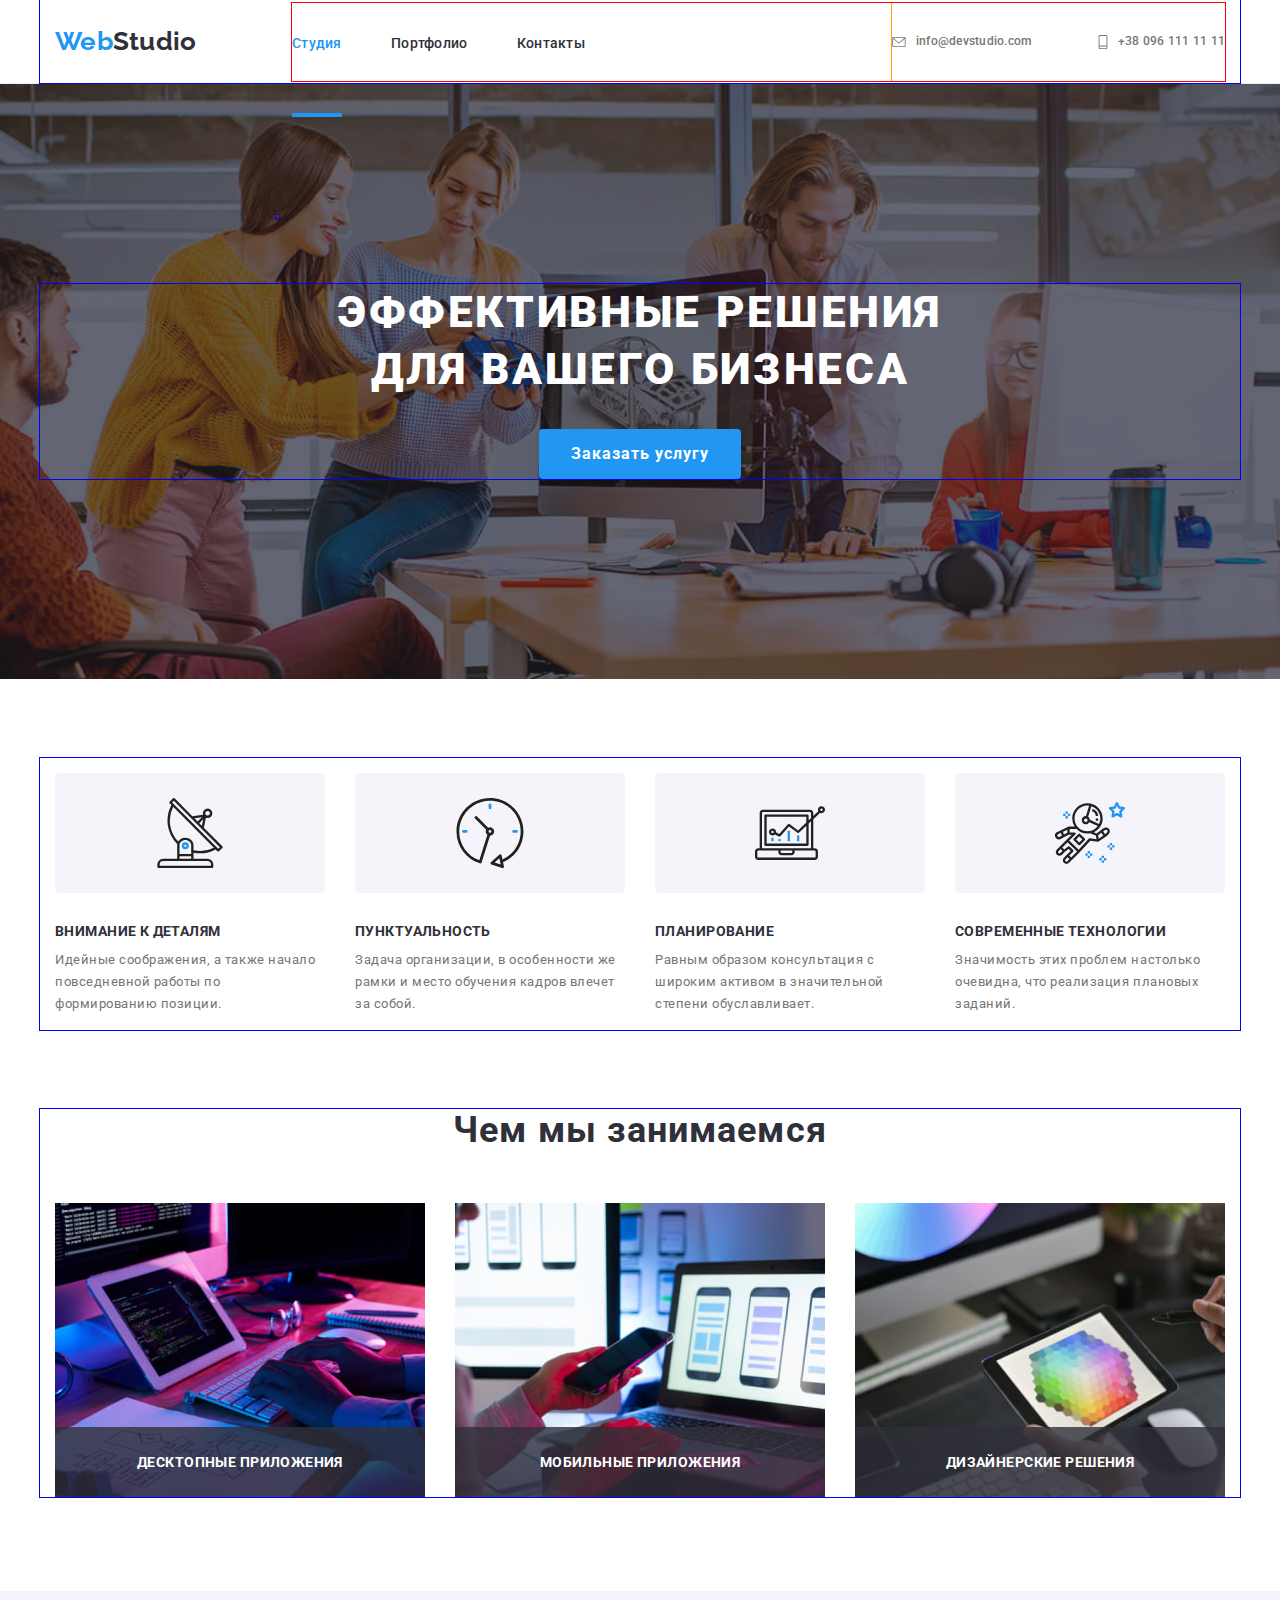
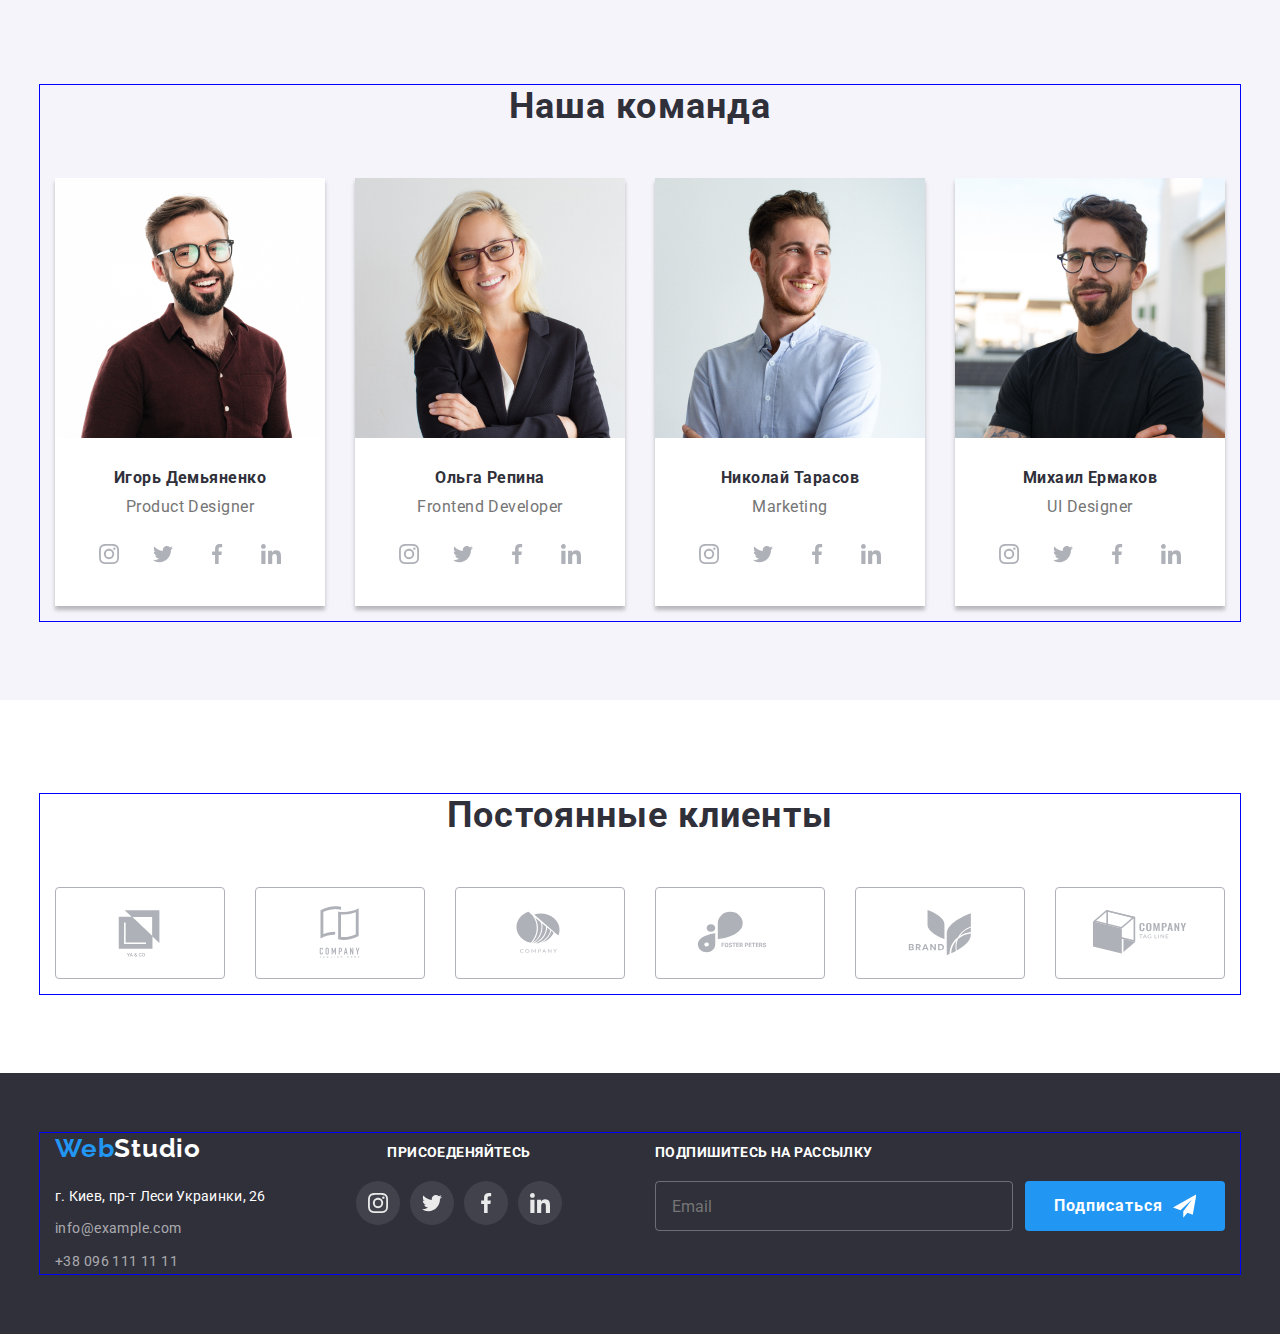
==== commit c767c4b7: "modal mobile edited" ====
--- a/index.html
+++ b/index.html
@@ -34,16 +34,19 @@
           aria-expanded="false" 
           aria-controls="menu-container"
           data-menu-button>
-            <svg class="header-menu__btn-icon" width="24" height="16" aria-label="переключатель мобильного меню">
-              <use class="icon-menu" href="./images/sprite.svg#icon-modal-btn"></use>
-              <use class="icon-cross" href="./images/sprite.svg#menu"></use>
+            <svg             
+              width="24" 
+              height="16" 
+              aria-label="переключатель мобильного меню">
+              <use class="icon-cross" href="./images/sprite.svg#cross"></use>
+              <use class="icon-menu" href="./images/sprite.svg#menu"></use>           
             </svg>
           </button>
 
-          <!-- <div class="header__mobile-menu">  
-          </div> -->
-
           <div class="menu-container" id="menu-container" data-menu>
+
+
+            
             <nav class="nav__contacts">
               <ul class="nav__list list">
                 <li class="nav__item">
@@ -53,9 +56,9 @@
                 <li class="nav__item">
                   <a href="#" class="nav__link link">Контакты</a></li>
               </ul>
-            </nav>
-
-            <ul class="header-contacts list">
+            
+              <div class="mobile-contacts">
+                <ul class="header-contacts list">
               <li class="header-contacts__list">
                 <a class="header-contacts__link--mail" href="mailto:info@devstudio.com"><svg class="header-contacts__icon" width="14" height="10"><use href="./images/sprite.svg#envelope"></use></svg>info@devstudio.com</a>
               </li>
@@ -63,9 +66,9 @@
               <li class="header-contacts__list">
                 <a class="header-contacts__link--mobile" href="tel:+380961111111"><svg class="header-contacts__icon" width="10" height="14"><use href="./images/sprite.svg#smartphone"></use></svg>+38 096 111 11 11</a>
               </li>
-            </ul>
+                </ul>
                  
-            <ul class="mobile-menu-list list">
+                <ul class="mobile-menu-list list">
               <li class="mobile-menu-item">
                 <a class="mobile-menu-link link" href="" rel="noopener noreferrer" aria-label="иконка Instagram">Instagram</a>
               </li>
@@ -81,7 +84,9 @@
               <li class="mobile-menu-item">
                 <a class="mobile-menu-link link" href="" rel="noopener noreferrer" aria-label="иконка linkedin">linkedin</a>
               </li>
-            </ul>
+                </ul>
+              </div>
+            </nav>
           </div>
         </div>
       </header>
@@ -100,6 +105,8 @@
 
             <div class="backdrop is-hidden" data-modal>
               <div class="modal-wrapper">
+                <button class="modal-btn" data-modal-close><svg class="modal-btn-icon"  width="11" height="11"> <use href="./images/sprite.svg#cross"></use></svg></button>
+                
                 <strong class="modal-wrapper__watchword">Оставьте свои данные, мы вам перезвоним</strong>
 
                 <div role="group" class="modal-wrapper__list">
@@ -151,7 +158,7 @@
                   </form>
                 </div>
 
-                <button class="modal-btn" data-modal-close><svg class="modal-btn-icon"  width="11" height="11"> <use href="./images/sprite.svg#icon-modal-btn"></use></svg></button>
+                
                 <form class="modal-form"></form>
               </div>
             </div>
--- a/css/main.min.css
+++ b/css/main.min.css
@@ -3,5 +3,5 @@
  Consolas,  'Liberation Mono',  Menlo,- monospace;font-size:1em}small{font-size:80%}sub,sup{font-size:75%;line-height:0;position:relative;vertical-align:baseline}sub{bottom:-0.25em}sup{top:-0.5em}table{text-indent:0;border-color:inherit}button,input,optgroup,select,textarea{font-family:inherit;font-size:100%;line-height:1.15;margin:0}button,select{text-transform:none}button,[type='button'],[type='reset'],[type='submit']{-webkit-appearance:button}::-moz-focus-inner{border-style:none;padding:0}:-moz-focusring{outline:1px dotted ButtonText}:-moz-ui-invalid{box-shadow:none}legend{padding:0}progress{vertical-align:baseline}::-webkit-inner-spin-button,::-webkit-outer-spin-button{height:auto}[type='search']{-webkit-appearance:textfield;outline-offset:-2px}::-webkit-search-decoration{-webkit-appearance:none}::-webkit-file-upload-button{-webkit-appearance:button;font:inherit}summary{display:list-item}.visually-hidden{position:fixed;-webkit-transform:scale(0);transform:scale(0)}body{font-family:'Roboto', 'Sans-Serif';font-size:14px;letter-spacing:0.02em;color:#757575;background-color:#fff}body.modal-open{overflow:hidden}.container{padding-left:15px;padding-right:15px;margin-left:auto;margin-right:auto}@media screen and (min-width: 480px){.container{width:480px;outline:1px solid red}}@media screen and (min-width: 768px){.container{width:768px;outline:1px solid green}}@media screen and (min-width: 1200px){.container{width:1200px;outline:1px solid blue}}.section{padding-top:60px;padding-bottom:60px}@media screen and (min-width: 1200px){.section{padding-top:94px;padding-bottom:94px}}.section-title{font-weight:700;font-size:36px;line-height:1.2;letter-spacing:0.03em;text-align:center;margin-bottom:30px;color:#2F303A}@media screen and (min-width: 1200px){.section-title{margin-bottom:50px}}h1,h2,h3,h4,h5,h6,p{margin:0}.list{list-style:none;margin:0;padding:0}.link{text-decoration:none}img{display:block;max-width:100%;height:auto}.header{border-bottom:#ECECEC solid 1px}@media screen and (min-width: 768px){.header{margin-left:auto;margin-right:auto;height:100%}}.header-container{display:-webkit-box;display:-ms-flexbox;display:flex;-webkit-box-align:center;-ms-flex-align:center;align-items:center;-webkit-box-pack:justify;-ms-flex-pack:justify;justify-content:space-between;margin-top:0;padding-left:0}@media screen and (min-width: 1200px){.header-container{margin-left:auto;margin-right:auto}}.header-logo{font-family:'Raleway', 'Sans-Serif';font-weight:700;font-size:24px;line-height:1.2;padding:16px 0;margin:0 15px;display:block;color:#2196F3}@media screen and (min-width: 768px){.header-logo{padding:26px 0}}@media screen and (min-width: 1200px){.header-logo{font-size:26px;padding:26px 0}}.header-logo__color{color:#2F303A}@media screen and (max-width: 767px){.header-contacts{display:-webkit-box;display:-ms-flexbox;display:flex;-webkit-box-orient:vertical;-webkit-box-direction:reverse;-ms-flex-direction:column-reverse;flex-direction:column-reverse;margin-bottom:64px}}@media screen and (min-width: 1200px){.header-contacts{-webkit-box-pack:justify;-ms-flex-pack:justify;justify-content:space-between;display:-webkit-box;display:-ms-flexbox;display:flex;-webkit-box-orient:horizontal;-webkit-box-direction:normal;-ms-flex-direction:row;flex-direction:row;width:333px}}.header-contacts__list{display:-webkit-box;display:-ms-flexbox;display:flex;-webkit-box-align:center;-ms-flex-align:center;align-items:center}@media screen and (max-width: 767px){.header-contacts__list{margin-bottom:0}}@media screen and (min-width: 768px){.header-contacts__list{margin-bottom:10px}.header-contacts__list:last-child{margin-bottom:0}}@media screen and (min-width: 1200px){.header-contacts__list{margin-bottom:0}}.header-contacts__link--mail{font-weight:500;font-size:24px;line-height:1.2;letter-spacing:0.02em;text-decoration:none;display:-webkit-box;display:-ms-flexbox;display:flex;-webkit-box-align:center;-ms-flex-align:center;align-items:center;-webkit-box-pack:center;-ms-flex-pack:center;justify-content:center;color:#757575}@media screen and (min-width: 768px){.header-contacts__link--mail{font-weight:500;font-size:12px;line-height:1.1;letter-spacing:0.02em;padding-top:21px;-webkit-transition-property:color;transition-property:color;-webkit-transition-duration:250ms;transition-duration:250ms;-webkit-transition-timing-function:cubic-bezier(0.4, 0, 0.2, 1);transition-timing-function:cubic-bezier(0.4, 0, 0.2, 1)}.header-contacts__link--mail:hover,.header-contacts__link--mail:focus{color:#2196F3}}@media screen and (min-width: 1200px){.header-contacts__link--mail{padding-top:32px;padding-bottom:32px;margin-bottom:0}}.header-contacts__link--mobile{font-weight:500;font-size:34px;line-height:1.2;letter-spacing:0.02em;text-decoration:none;display:-webkit-box;display:-ms-flexbox;display:flex;-webkit-box-align:center;-ms-flex-align:center;align-items:center;-webkit-box-pack:center;-ms-flex-pack:center;justify-content:center;padding-bottom:32px;color:#2196F3}@media screen and (min-width: 768px){.header-contacts__link--mobile{font-weight:500;font-size:12px;line-height:1.1;padding-bottom:21px;color:#757575;-webkit-transition-property:color;transition-property:color;-webkit-transition-duration:250ms;transition-duration:250ms;-webkit-transition-timing-function:cubic-bezier(0.4, 0, 0.2, 1);transition-timing-function:cubic-bezier(0.4, 0, 0.2, 1)}.header-contacts__link--mobile:hover,.header-contacts__link--mobile:focus{color:#2196F3}}@media screen and (min-width: 1200px){.header-contacts__link--mobile{padding-top:32px;padding-bottom:32px}}.header-contacts__icon{display:none}@media screen and (min-width: 768px){.header-contacts__icon{display:inline-block;margin-right:10px;-webkit-transition-property:fill;transition-property:fill;-webkit-transition-duration:250ms;transition-duration:250ms;-webkit-transition-timing-function:cubic-bezier(0.4, 0, 0.2, 1);transition-timing-function:cubic-bezier(0.4, 0, 0.2, 1);fill:currentColor}.header-contacts__icon:hover,.header-contacts__icon:focus{fill:#2196F3}}.header-socials{display:-webkit-box;display:-ms-flexbox;display:flex}@media screen and (min-width: 768px){.header-socials{display:none}}.header-socials__list{padding-left:10px;padding-right:10px;border-right:1px solid rgba(0,0,0,0.2)}.header-socials__list:first-child{padding-left:0}.header-socials__list:last-child{padding-right:0;border-right:0}.header-socials__link{font-weight:500;font-size:18px;line-height:1.2px;letter-spacing:0.02em;color:#2196F3}@media screen and (min-width: 768px){.nav__contacts{margin-left:73px}}@media screen and (min-width: 1200px){.nav__contacts{margin-left:78px}}.nav__list{display:-webkit-box;display:-ms-flexbox;display:flex;-webkit-box-orient:vertical;-webkit-box-direction:normal;-ms-flex-direction:column;flex-direction:column;-webkit-box-align:start;-ms-flex-align:start;align-items:flex-start;padding-top:48px}@media screen and (max-width: 767px){.nav__list{margin-bottom:302px}}@media screen and (min-width: 768px){.nav__list{padding-top:0;display:-webkit-box;display:-ms-flexbox;display:flex;-webkit-box-orient:horizontal;-webkit-box-direction:normal;-ms-flex-direction:row;flex-direction:row;-webkit-box-align:center;-ms-flex-align:center;align-items:center;-webkit-box-pack:justify;-ms-flex-pack:justify;justify-content:space-between;width:293px}}@media screen and (min-width: 1200px){.nav__list{width:293px}}@media screen and (min-width: 1200px){.nav__item{padding-top:32px;padding-bottom:32px}}.nav__link{font-weight:500;font-size:40px;line-height:1.7;letter-spacing:0.02em;text-decoration:none;-webkit-transition-property:color;transition-property:color;-webkit-transition-duration:250ms;transition-duration:250ms;-webkit-transition-timing-function:cubic-bezier(0.4, 0, 0.2, 1);transition-timing-function:cubic-bezier(0.4, 0, 0.2, 1);color:#2F303A}.nav__link:hover,.nav__link:focus{color:#2196F3}@media screen and (min-width: 768px){.nav__link{font-weight:500;font-size:14px;line-height:1.2;letter-spacing:0.02em}}.nav__link--active{position:relative;color:#2196F3}@media screen and (min-width: 768px){.nav__link--active::after{content:"";display:block;width:100%;height:4px;background-color:#2196F3;position:absolute;bottom:-31px;left:0}}@media screen and (min-width: 1200px){.nav__link--active::after{content:"";display:block;width:100%;height:4px;background-color:#2196F3;position:absolute;bottom:-34px;left:0}}.menu-container{display:none;margin-left:auto;background-color:#fff;padding-left:40px;padding-bottom:48px;text-align:center;font-size:20px;width:100%}.menu-container.is-open{display:block}@media screen and (max-width: 767px){.menu-container{position:absolute;top:0;left:0;z-index:10}}@media screen and (min-width: 768px){.menu-container{padding:0;display:-webkit-box;display:-ms-flexbox;display:flex;-webkit-box-align:center;-ms-flex-align:center;align-items:center;-webkit-box-pack:justify;-ms-flex-pack:justify;justify-content:space-between}}.menu-button{padding:12px 8px;border:0;line-height:0;background-color:transparent;width:40px;height:40px;position:relative;z-index:20}@media screen and (min-width: 768px){.menu-button{display:none}}.menu-button .icon-cross{display:none}.menu-button.is-open .icon-cross{display:block}.menu-button.is-open .icon-menu{display:none}.mobile-menu-list{display:-webkit-box;display:-ms-flexbox;display:flex;-ms-flex-wrap:wrap;flex-wrap:wrap;gap:10px;list-style-type:none}@media screen and (min-width: 768px){.mobile-menu-list{display:none}}.mobile-menu-link{font-weight:500;font-size:18px;line-height:1.22;letter-spacing:0.02em;color:#2196F3;text-decoration:none}.mobile-menu-item:not(:last-child) .mobile-menu-link{padding-right:10px;border-right:1px solid rgba(33,33,33,0.2)}.hero-section{padding-top:118px;padding-bottom:118px;text-align:center;max-height:400px;background-color:#2F303A;background-image:-webkit-gradient(linear, left top, right top, from(rgba(47,48,58,0.4)), to(rgba(47,48,58,0.4))),url(..//images/hero/hero-img_sm.jpg);background-image:linear-gradient(to right, rgba(47,48,58,0.4), rgba(47,48,58,0.4)),url(..//images/hero/hero-img_sm.jpg);background-repeat:no-repeat;background-position:center;background-size:cover}@media (min-device-pixel-ratio: 2), (-webkit-min-device-pixel-ratio: 2), (min-resolution: 192dpi), (min-resolution: 2dppx){.hero-section{background-image:-webkit-gradient(linear, left top, right top, from(rgba(47,48,58,0.4)), to(rgba(47,48,58,0.4))),url(..//images/hero/hero-img_sm@2x.jpg);background-image:linear-gradient(to right, rgba(47,48,58,0.4), rgba(47,48,58,0.4)),url(..//images/hero/hero-img_sm@2x.jpg)}}@media screen and (min-width: 768px){.hero-section{background-image:-webkit-gradient(linear, left top, right top, from(rgba(47,48,58,0.4)), to(rgba(47,48,58,0.4))),url(..//images/hero/hero-img_md.jpg);background-image:linear-gradient(to right, rgba(47,48,58,0.4), rgba(47,48,58,0.4)),url(..//images/hero/hero-img_md.jpg)}}@media screen and (min-width: 768px) and (min-device-pixel-ratio: 2), screen and (min-width: 768px) and (-webkit-min-device-pixel-ratio: 2), screen and (min-width: 768px) and (min-resolution: 192dpi), screen and (min-width: 768px) and (min-resolution: 2dppx){.hero-section{background-image:-webkit-gradient(linear, left top, right top, from(rgba(47,48,58,0.4)), to(rgba(47,48,58,0.4))),url(..//images/hero/hero-img_md@2x.jpg);background-image:linear-gradient(to right, rgba(47,48,58,0.4), rgba(47,48,58,0.4)),url(..//images/hero/hero-img_md@2x.jpg)}}@media screen and (min-width: 1200px){.hero-section{max-height:600px;padding-top:200px;padding-bottom:200px;background-image:-webkit-gradient(linear, left top, right top, from(rgba(47,48,58,0.4)), to(rgba(47,48,58,0.4))),url(..//images/hero/hero-img_lg.jpg);background-image:linear-gradient(to right, rgba(47,48,58,0.4), rgba(47,48,58,0.4)),url(..//images/hero/hero-img_lg.jpg)}}@media screen and (min-width: 1200px) and (min-device-pixel-ratio: 2), screen and (min-width: 1200px) and (-webkit-min-device-pixel-ratio: 2), screen and (min-width: 1200px) and (min-resolution: 192dpi), screen and (min-width: 1200px) and (min-resolution: 2dppx){.hero-section{background-image:-webkit-gradient(linear, left top, right top, from(rgba(47,48,58,0.4)), to(rgba(47,48,58,0.4))),url(..//images/hero/hero-img_lg@2x.jpg);background-image:linear-gradient(to right, rgba(47,48,58,0.4), rgba(47,48,58,0.4)),url(..//images/hero/hero-img_lg@2x.jpg)}}.slogan-container{display:-webkit-box;display:-ms-flexbox;display:flex;-webkit-box-orient:vertical;-webkit-box-direction:normal;-ms-flex-direction:column;flex-direction:column;-webkit-box-align:center;-ms-flex-align:center;align-items:center}.hero-section__slogan{font-family:'Roboto', 'Sans-Serif';font-style:normal;font-weight:900;font-size:26px;line-height:1.6;text-align:center;letter-spacing:0.06em;text-transform:uppercase;color:#fff;margin-bottom:30px;max-width:360px}@media screen and (min-width: 1200px){.hero-section__slogan{font-weight:900;font-size:44px;line-height:1.3;max-width:696px}}.footer-socials__list{list-style:none;display:-webkit-box;display:-ms-flexbox;display:flex;-webkit-box-pack:center;-ms-flex-pack:center;justify-content:center;-webkit-box-align:center;-ms-flex-align:center;align-items:center;padding-left:0;margin:0}.footer-socials__item:not(:last-child){margin-right:10px}.footer-socials__link{text-decoration:none;display:-webkit-box;display:-ms-flexbox;display:flex;-webkit-box-align:center;-ms-flex-align:center;align-items:center;-webkit-box-pack:center;-ms-flex-pack:center;justify-content:center;width:44px;height:44px;border-radius:50%;opacity:0.9;background-color:rgba(255,255,255,0.1);-webkit-transition-property:inherit;transition-property:inherit;-webkit-transition-duration:250ms;transition-duration:250ms;-webkit-transition-timing-function:cubic-bezier(0.4, 0, 0.2, 1);transition-timing-function:cubic-bezier(0.4, 0, 0.2, 1)}.footer-socials__link:hover,.footer-socials__link:focus{background-color:#2196F3;-webkit-filter:drop-shadow(0px 4px 4px rgba(0,0,0,0.25));filter:drop-shadow(0px 4px 4px rgba(0,0,0,0.25))}.footer-socials__icon{fill:#fff}.team__socials-list{list-style:none;display:-webkit-box;display:-ms-flexbox;display:flex;-webkit-box-pack:center;-ms-flex-pack:center;justify-content:center;-webkit-box-align:center;-ms-flex-align:center;align-items:center;padding-left:0}.team__socials-item:not(:last-child){margin-right:10px}.team__socials-link{text-decoration:none;display:-webkit-box;display:-ms-flexbox;display:flex;-webkit-box-align:center;-ms-flex-align:center;align-items:center;-webkit-box-pack:center;-ms-flex-pack:center;justify-content:center;width:44px;height:44px;background-color:#fff;border-radius:50%;-webkit-transition-property:inherit;transition-property:inherit;-webkit-transition-duration:250ms;transition-duration:250ms;-webkit-transition-timing-function:cubic-bezier(0.4, 0, 0.2, 1);transition-timing-function:cubic-bezier(0.4, 0, 0.2, 1)}.team__socials-link:hover,.team__socials-link:focus{background-color:#2196F3}.team__socials-link:hover .team__socials-icon,.team__socials-link:focus .team__socials-icon{fill:#fff}.team__socials-icon{fill:#AFB1B8}.backdrop{position:fixed;top:0;left:0;width:100%;height:100%;background-color:rgba(0,0,0,0.2);z-index:200;overflow-y:scroll;-webkit-transition-property:inherit;transition-property:inherit;-webkit-transition-duration:250ms;transition-duration:250ms;-webkit-transition-timing-function:cubic-bezier(0.4, 0, 0.2, 1);transition-timing-function:cubic-bezier(0.4, 0, 0.2, 1)}.backdrop.is-hidden{opacity:0;pointer-events:none;visibility:hidden}.modal-wrapper{position:absolute;top:50%;left:50%;padding:40px;-webkit-transform:translate(-50%, -50%);transform:translate(-50%, -50%);background-color:#fff;width:450px;z-index:100}@media screen and (max-width: 478px){.modal-wrapper{width:96%}}@media screen and (min-width: 768px){.modal-wrapper{min-width:450px}}@media screen and (min-width: 1200px){.modal-wrapper{min-width:528px}}.modal-wrapper__watchword{font-weight:700;font-size:20px;line-height:1.5;margin-bottom:12px;text-align:center;letter-spacing:0.03em;color:#212121;width:370px;text-align:center}@media screen and (max-width: 478px){.modal-wrapper__watchword{width:100%}}@media screen and (min-width: 1200px){.modal-wrapper__watchword{line-height:1.15;width:528px}}.modal-wrapper__list{display:-webkit-box;display:-ms-flexbox;display:flex;-webkit-box-orient:vertical;-webkit-box-direction:normal;-ms-flex-direction:column;flex-direction:column;text-align:left}.modal-wrapper__label{display:block;position:relative;margin-bottom:10px}.modal-wrapper__item{font-weight:400;font-size:12px;line-height:1.2;letter-spacing:0.01em;margin-bottom:4px;display:block}.modal-wrapper__input{font-family:'Roboto', 'Sans-Serif';font-size:14px;letter-spacing:0.02em;padding:11px 42px;height:40px;width:100%;display:block;outline:transparent;border:1px solid rgba(33,33,33,0.2);border-radius:4px;-webkit-transition-property:border;transition-property:border;-webkit-transition-duration:250ms;transition-duration:250ms;-webkit-transition-timing-function:cubic-bezier(0.4, 0, 0.2, 1);transition-timing-function:cubic-bezier(0.4, 0, 0.2, 1)}.modal-wrapper__input:hover,.modal-wrapper__input:focus{border:1px solid #2196F3}.modal-wrapper__icon{position:absolute;top:65%;left:12px;-webkit-transform:translateY(-50%);transform:translateY(-50%);-webkit-transition-property:fill;transition-property:fill;-webkit-transition-duration:250ms;transition-duration:250ms;-webkit-transition-timing-function:cubic-bezier(0.4, 0, 0.2, 1);transition-timing-function:cubic-bezier(0.4, 0, 0.2, 1);fill:#2F303A}.modal-wrapper__textlabel{display:block;margin-bottom:20px}.modal-wrapper__textarea{font-weight:400;font-size:12px;line-height:1.15;letter-spacing:0.01em;height:120px;width:100%;padding:12px 16px;display:block;resize:none;outline:transparent;border:1px solid rgba(33,33,33,0.2);border-radius:4px;-webkit-transition-property:color;transition-property:color;-webkit-transition-duration:250ms;transition-duration:250ms;-webkit-transition-timing-function:cubic-bezier(0.4, 0, 0.2, 1);transition-timing-function:cubic-bezier(0.4, 0, 0.2, 1)}.modal-wrapper__input:hover ~ .modal-wrapper__icon,.modal-wrapper__input:focus ~ .modal-wrapper__icon{fill:#2196F3}.modal-wrapper__textarea:hover,.modal-wrapper__textarea:focus{border:1px solid #2196F3}.modal-wrapper__agreement{position:relative;margin-bottom:30px}.phrase{position:relative;display:block;margin-left:33px}.checkbox{position:absolute;margin-left:12px}.checkbox:checked+.custom-checkbox .custom-checkbox-icon{opacity:1}.checkbox:checked+.custom-checkbox{background-color:#2196F3;fill:#fff}.checkbox:focus+.custom-checkbox,.checkbox:hover+.custom-checkbox{border:1px solid #2196F3;outline:2px solid #2196F3}.agreement-form-group{font-weight:400;font-size:12px;line-height:1.1;letter-spacing:0.03em;display:-webkit-box;display:-ms-flexbox;display:flex;-webkit-box-align:center;-ms-flex-align:center;align-items:center}.agreement-phrase{color:#2196F3;-webkit-text-decoration-line:underline;text-decoration-line:underline}.custom-checkbox{position:absolute;content:'';top:2px;left:10px;width:16px;height:15px;display:-webkit-box;display:-ms-flexbox;display:flex;-webkit-box-align:center;-ms-flex-align:center;align-items:center;-webkit-box-pack:center;-ms-flex-pack:center;justify-content:center;border-radius:2px;outline:2px solid #2F303A;-webkit-transition:background-color 250ms cubic-bezier(0.4, 0, 0.2, 1);transition:background-color 250ms cubic-bezier(0.4, 0, 0.2, 1);-webkit-transition:fill 250ms cubic-bezier(0.4, 0, 0.2, 1);transition:fill 250ms cubic-bezier(0.4, 0, 0.2, 1)}.custom-checkbox-icon{cursor:pointer;opacity:0;-webkit-transition:opacity 250ms cubic-bezier(0.4, 0, 0.2, 1);transition:opacity 250ms cubic-bezier(0.4, 0, 0.2, 1)}.features{padding-top:60px;padding-bottom:60px}@media screen and (min-width: 1200px){.features{padding-top:94px;padding-bottom:94px}}.features__container{background:#F5F4FA;border-radius:4px;margin-bottom:30px;max-width:450px;height:120px;display:-webkit-box;display:-ms-flexbox;display:flex;-webkit-box-align:center;-ms-flex-align:center;align-items:center;-webkit-box-pack:center;-ms-flex-pack:center;justify-content:center}@media screen and (min-width: 768px){.features__container{max-width:354px}}@media screen and (min-width: 1200px){.features__container{max-width:270px}}.features__list{display:-webkit-box;display:-ms-flexbox;display:flex;-webkit-box-orient:vertical;-webkit-box-direction:normal;-ms-flex-direction:column;flex-direction:column;margin:-15px}@media screen and (min-width: 768px){.features__list{-webkit-box-orient:horizontal;-webkit-box-direction:normal;-ms-flex-direction:row;flex-direction:row;-ms-flex-wrap:wrap;flex-wrap:wrap;-webkit-box-pack:center;-ms-flex-pack:center;justify-content:center}}.features__item{max-width:450px;margin:15px}@media screen and (min-width: 768px){.features__item{max-width:354px}}@media screen and (min-width: 1200px){.features__item{max-width:270px}}.features__subtitle{font-weight:700;font-size:14px;line-height:1.15;letter-spacing:0.03em;text-align:center;text-decoration:none;text-transform:uppercase;max-width:450px;margin-bottom:10px;color:#2F303A}@media screen and (min-width: 768px){.features__subtitle{max-width:354px;text-align:left}}@media screen and (min-width: 1200px){.features__subtitle{max-width:270px}}.features__paragraph{font-weight:400;font-size:13px;line-height:1.7;letter-spacing:0.04em;max-width:450px}@media screen and (min-width: 768px){.features__paragraph{max-width:354px}}@media screen and (min-width: 1200px){.features__paragraph{max-width:270px}}.services{padding-top:0;display:none}@media screen and (min-width: 1200px){.services{display:block}}.services__list{display:-webkit-box;display:-ms-flexbox;display:flex;padding-left:0}.services__item{position:relative;display:block;margin-right:30px}.services__item:last-child{margin:0}.services__image{display:block}.servises__description{position:absolute;bottom:0px;left:0;display:-webkit-box;display:-ms-flexbox;display:flex;-webkit-box-align:center;-ms-flex-align:center;align-items:center;-webkit-box-pack:center;-ms-flex-pack:center;justify-content:center;width:100%;height:70px;background-color:rgba(47,48,58,0.8)}.services__paragraph{font-weight:700;line-height:16px;letter-spacing:0.03em;color:#fff}.team-section{background-color:#F5F4FA}.team__list{display:-webkit-box;display:-ms-flexbox;display:flex;-webkit-box-orient:vertical;-webkit-box-direction:normal;-ms-flex-direction:column;flex-direction:column;text-align:center;margin:-15px}@media screen and (min-width: 768px){.team__list{-webkit-box-orient:horizontal;-webkit-box-direction:normal;-ms-flex-direction:row;flex-direction:row;-ms-flex-wrap:wrap;flex-wrap:wrap;-webkit-box-pack:center;-ms-flex-pack:center;justify-content:center}}.team__block{background-color:#fff;max-width:452px;-webkit-box-shadow:0px 4px 4px rgba(0,0,0,0.25);box-shadow:0px 4px 4px rgba(0,0,0,0.25);margin:15px}@media screen and (min-width: 768px){.team__block{max-width:354px;margin-right:15px;margin-left:15px}}@media screen and (min-width: 1200px){.team__block{max-width:270px}}.team-photo{max-width:450px}@media screen and (min-width: 768px){.team-photo{max-width:354px}}@media screen and (min-width: 1200px){.team-photo{max-width:270px}}.team__card{padding:30px 32px}@media screen and (min-width: 768px){.team__card{max-width:354px}}@media screen and (min-width: 1200px){.team__card{max-width:270px}}.team__name{font-size:16px;line-height:1.2;letter-spacing:0.03em;text-align:center;margin-bottom:10px;color:#2F303A}.team__position{font-size:16px;line-height:1.2;letter-spacing:0.03em;margin-bottom:16px;text-align:center}.footer{padding-top:60px;padding-bottom:60px;background-color:#2F303A}.footer-contanier{display:-webkit-box;display:-ms-flexbox;display:flex;-webkit-box-orient:vertical;-webkit-box-direction:normal;-ms-flex-direction:column;flex-direction:column;-webkit-box-align:center;-ms-flex-align:center;align-items:center;-webkit-box-pack:center;-ms-flex-pack:center;justify-content:center}@media screen and (min-width: 1200px) and (max-width: 2560px){.footer-contanier{-webkit-box-orient:horizontal;-webkit-box-direction:normal;-ms-flex-direction:row;flex-direction:row;-webkit-box-align:baseline;-ms-flex-align:baseline;align-items:baseline;-webkit-box-pack:justify;-ms-flex-pack:justify;justify-content:space-between}}.footer__tablet-invite{margin-bottom:60px;display:-webkit-box;display:-ms-flexbox;display:flex;-webkit-box-orient:vertical;-webkit-box-direction:normal;-ms-flex-direction:column;flex-direction:column;-webkit-box-align:baseline;-ms-flex-align:baseline;align-items:baseline;-ms-flex-pack:distribute;justify-content:space-around}@media screen and (min-width: 768px) and (max-width: 1199px){.footer__tablet-invite{width:603px;-webkit-box-pack:justify;-ms-flex-pack:justify;justify-content:space-between}}@media screen and (min-width: 768px){.footer__tablet-invite{display:-webkit-box;display:-ms-flexbox;display:flex;-webkit-box-orient:horizontal;-webkit-box-direction:normal;-ms-flex-direction:row;flex-direction:row;-webkit-box-align:baseline;-ms-flex-align:baseline;align-items:baseline;margin-bottom:60px}}@media screen and (min-width: 1200px) and (max-width: 2560px){.footer__tablet-invite{width:507px;-webkit-box-pack:justify;-ms-flex-pack:justify;justify-content:space-between;margin-bottom:0}}.footer__adress-group{display:-webkit-box;display:-ms-flexbox;display:flex;-webkit-box-orient:vertical;-webkit-box-direction:normal;-ms-flex-direction:column;flex-direction:column;-webkit-box-align:center;-ms-flex-align:center;align-items:center;margin-bottom:60px}@media screen and (min-width: 768px){.footer__adress-group{margin-bottom:0}}@media screen and (min-width: 1200px){.footer__adress-group{-webkit-box-align:start;-ms-flex-align:start;align-items:flex-start}}.footer__logo{font-family:'Raleway', 'Sans-Serif';font-weight:700;font-size:24px;line-height:1.16;letter-spacing:0.03em;color:#2196F3;margin-bottom:20px}@media screen and (min-width: 1200px){.footer__logo{font-size:26px;line-height:1.19}}.footer__logo-color{color:#fff}.footer__adress{font-style:normal;line-height:24px;margin-bottom:8px;display:block;color:#fff}@media screen and (min-width: 1200px){.footer__adress{margin-bottom:9px}}.footer__list{font-size:14px;line-height:1.7;letter-spacing:0.03em;font-style:normal;list-style:none;display:-webkit-box;display:-ms-flexbox;display:flex;-webkit-box-orient:vertical;-webkit-box-direction:normal;-ms-flex-direction:column;flex-direction:column;-webkit-box-align:center;-ms-flex-align:center;align-items:center;margin:0;padding:0}@media screen and (min-width: 1200px){.footer__list{-webkit-box-align:start;-ms-flex-align:start;align-items:flex-start}}.footer__adress-item{margin-bottom:8px}.footer__adress-item:last-child{margin-bottom:0}@media screen and (min-width: 1200px){.footer__adress-item{margin-bottom:9px}.footer__adress-item:last-child{margin-bottom:0}}.footer__link{font-size:14px;line-height:1.7;letter-spacing:0.03em;-webkit-transition-property:inherit;transition-property:inherit;-webkit-transition-duration:250ms;transition-duration:250ms;-webkit-transition-timing-function:cubic-bezier(0.4, 0, 0.2, 1);transition-timing-function:cubic-bezier(0.4, 0, 0.2, 1);color:rgba(255,255,255,0.6)}.footer__link:hover,.footer__link:focus{color:#2196F3}.footer__invite-container{text-align:center}.footer__heading{font-weight:700;font-size:14px;line-height:1.14;text-align:center;letter-spacing:0.03em;text-transform:uppercase;display:-webkit-box;display:-ms-flexbox;display:flex;-webkit-box-orient:vertical;-webkit-box-direction:normal;-ms-flex-direction:column;flex-direction:column;-ms-flex-wrap:nowrap;flex-wrap:nowrap;margin-top:0;margin-bottom:20px;color:#fff}@media screen and (min-width: 1200px){.footer__heading{margin-left:0;margin-right:0}}.footer__msg-container{display:-webkit-box;display:-ms-flexbox;display:flex;-webkit-box-orient:vertical;-webkit-box-direction:normal;-ms-flex-direction:column;flex-direction:column;-webkit-box-align:center;-ms-flex-align:center;align-items:center}@media screen and (min-width: 1200px){.footer__msg-container{display:-webkit-box;display:-ms-flexbox;display:flex;-webkit-box-align:start;-ms-flex-align:start;align-items:flex-start}}.footer__msg-form{display:-webkit-box;display:-ms-flexbox;display:flex;-webkit-box-orient:vertical;-webkit-box-direction:normal;-ms-flex-direction:column;flex-direction:column;-webkit-box-align:center;-ms-flex-align:center;align-items:center;color:rgba(255,255,255,0.6)}@media screen and (max-width: 479px){.footer__msg-form{width:100%}}@media screen and (min-width: 1200px){.footer__msg-form{display:-webkit-box;display:-ms-flexbox;display:flex;-webkit-box-align:start;-ms-flex-align:start;align-items:flex-start;-webkit-box-orient:horizontal;-webkit-box-direction:normal;-ms-flex-direction:row;flex-direction:row}}.footer__label{font-weight:400;font-size:16px;line-height:1.43;-webkit-box-align:center;-ms-flex-align:center;align-items:center;letter-spacing:0.03em;display:-webkit-box;display:-ms-flexbox;display:flex;color:rgba(255,255,255,0.6)}.footer__input{font-weight:400;font-size:16px;line-height:1.43;padding-left:16px;width:450px;height:50px;margin-bottom:20px;display:-webkit-box;display:-ms-flexbox;display:flex;-webkit-box-align:center;-ms-flex-align:center;align-items:center;border:1px solid rgba(255,255,255,0.3);-webkit-filter:drop-shadow(0px 4px 4px 0px 4px 4px rgba(0,0,0,0.15));filter:drop-shadow(0px 4px 4px 0px 4px 4px rgba(0,0,0,0.15));border-radius:4px;color:rgba(255,255,255,0.6);background-color:transparent}@media screen and (max-width: 478px){.footer__input{width:100%}}@media screen and (min-width: 768px){.footer__input{width:358px}}@media screen and (min-width: 1200px){.footer__input{width:358px;margin-right:12px;margin-bottom:0}}.portfolio{padding-top:60px;padding-bottom:60px}@media screen and (min-width: 1200px){.portfolio{padding-top:94px;padding-bottom:94px}}.portfolio__btn-list{display:-webkit-box;display:-ms-flexbox;display:flex;-ms-flex-wrap:wrap;flex-wrap:wrap;margin-bottom:40px}@media screen and (min-width: 768px){.portfolio__btn-list{-webkit-box-pack:center;-ms-flex-pack:center;justify-content:center;margin-bottom:30px}}@media screen and (min-width: 1200px){.portfolio__btn-list{margin-bottom:50px}}.portfolio__item{-webkit-box-align:center;-ms-flex-align:center;align-items:center}.filter-btn-container:last-child{margin-right:0}.projects{margin-left:auto;margin-right:auto}@media screen and (min-width: 768px){.projects{display:-webkit-box;display:-ms-flexbox;display:flex;-ms-flex-wrap:wrap;flex-wrap:wrap}}@media screen and (min-width: 768px){.priojects__container{margin:-15px}}.projects__item{margin-bottom:30px}.projects__item:hover,.projects__item:focus{-webkit-box-shadow:0px 4px 4px rgba(0,0,0,0.25);box-shadow:0px 4px 4px rgba(0,0,0,0.25)}@media screen and (min-width: 768px){.projects__item{margin:15px}}.projects__link{display:block;max-width:450px;list-style:none;text-decoration:none;-webkit-transition-property:-webkit-box-shadow;transition-property:-webkit-box-shadow;transition-property:box-shadow;transition-property:box-shadow, -webkit-box-shadow;-webkit-transition-duration:250ms;transition-duration:250ms;-webkit-transition-timing-function:cubic-bezier(0.4, 0, 0.2, 1);transition-timing-function:cubic-bezier(0.4, 0, 0.2, 1);overflow:hidden}.projects__link:hover,.projects__link:focus{-webkit-box-shadow:0px 4px 4px rgba(0,0,0,0.25);box-shadow:0px 4px 4px rgba(0,0,0,0.25)}@media screen and (min-width: 768px){.projects__link{max-width:354px}}@media screen and (min-width: 1200px){.projects__link{max-width:370px}}.projects__overlay{position:relative;overflow:hidden}.projects__overlay::before{position:absolute;display:block;content:"";width:100%;height:101%;background-color:rgba(33,150,243,0.9);-webkit-transition-property:-webkit-transform;transition-property:-webkit-transform;transition-property:transform;transition-property:transform, -webkit-transform;-webkit-transform:translateY(100%);transform:translateY(100%);-webkit-transition:opacity 250ms cubic-bezier(0.4, 0, 0.2, 1),-webkit-transform 250ms cubic-bezier(0.4, 0, 0.2, 1);transition:opacity 250ms cubic-bezier(0.4, 0, 0.2, 1),-webkit-transform 250ms cubic-bezier(0.4, 0, 0.2, 1);transition:transform 250ms cubic-bezier(0.4, 0, 0.2, 1),opacity 250ms cubic-bezier(0.4, 0, 0.2, 1);transition:transform 250ms cubic-bezier(0.4, 0, 0.2, 1),opacity 250ms cubic-bezier(0.4, 0, 0.2, 1),-webkit-transform 250ms cubic-bezier(0.4, 0, 0.2, 1)}.projects__overlay-text{font-size:18px;line-height:1.5;letter-spacing:0.03em;color:#fff;padding-left:24px;padding-right:24px;position:absolute;top:50%;left:50%;display:block;width:100%;height:140px;-webkit-transform:translate(-50%, 125%);transform:translate(-50%, 125%);-webkit-transition-property:-webkit-transform;transition-property:-webkit-transform;transition-property:transform;transition-property:transform, -webkit-transform;-webkit-transition:opacity 250ms cubic-bezier(0.4, 0, 0.2, 1),-webkit-transform 250ms cubic-bezier(0.4, 0, 0.2, 1);transition:opacity 250ms cubic-bezier(0.4, 0, 0.2, 1),-webkit-transform 250ms cubic-bezier(0.4, 0, 0.2, 1);transition:transform 250ms cubic-bezier(0.4, 0, 0.2, 1),opacity 250ms cubic-bezier(0.4, 0, 0.2, 1);transition:transform 250ms cubic-bezier(0.4, 0, 0.2, 1),opacity 250ms cubic-bezier(0.4, 0, 0.2, 1),-webkit-transform 250ms cubic-bezier(0.4, 0, 0.2, 1)}@media screen and (min-width: 768px){.projects__overlay-text{width:100%;height:168px}}@media screen and (min-width: 1200px){.projects__overlay-text{width:100%}}.projects__link:focus .projects__overlay-text,.projects__item:hover .projects__overlay-text{opacity:1;-webkit-transform:translate(-50%, -50%);transform:translate(-50%, -50%)}.projects__item:hover .projects__overlay::before,.projects__link:focus .projects__overlay::before{opacity:1;-webkit-transform:translateY(0);transform:translateY(0)}.projects__card{padding:20px 24px;border-left:#ECECEC solid 1px;border-right:#ECECEC solid 1px;border-bottom:#ECECEC solid 1px;max-width:450px}@media screen and (min-width: 768px){.projects__card{max-width:354px}}@media screen and (min-width: 1200px){.projects__card{max-width:370px}}.projects__customer{font-weight:700;font-size:18px;line-height:2;letter-spacing:0.04em;margin-bottom:4px;color:#2F303A}.projects__description{font-size:16px;line-height:1.85;letter-spacing:0.03em;color:#757575}.submit-btn{font-style:normal;font-weight:700;font-size:16px;line-height:30px;letter-spacing:0.06em;padding:10px 56px;margin:auto;display:-webkit-box;display:-ms-flexbox;display:flex;-webkit-box-align:center;-ms-flex-align:center;align-items:center;-webkit-box-pack:center;-ms-flex-pack:center;justify-content:center;cursor:pointer;border:none;border-radius:4px;-webkit-box-shadow:0px 4px 4px rgba(0,0,0,0.15);box-shadow:0px 4px 4px rgba(0,0,0,0.15);color:#fff;background-color:#2196F3;-webkit-transition-property:inherit;transition-property:inherit;-webkit-transition-duration:250ms;transition-duration:250ms;-webkit-transition-timing-function:cubic-bezier(0.4, 0, 0.2, 1);transition-timing-function:cubic-bezier(0.4, 0, 0.2, 1)}.modal-btn{position:absolute;top:8px;right:8px;width:30px;height:30px;padding:0;display:-webkit-box;display:-ms-flexbox;display:flex;-webkit-box-align:center;-ms-flex-align:center;align-items:center;-webkit-box-pack:center;-ms-flex-pack:center;justify-content:center;z-index:155;border:none;cursor:pointer;outline:transparent;border:1px solid rgba(0,0,0,0.1);border-radius:50%;background-color:#fff;-webkit-transition-property:color;transition-property:color;-webkit-transition-duration:250ms;transition-duration:250ms;-webkit-transition-timing-function:cubic-bezier(0.4, 0, 0.2, 1);transition-timing-function:cubic-bezier(0.4, 0, 0.2, 1)}.modal-btn:hover,.modal-btn:focus{border:1px solid #2196F3}.modal-btn-icon{position:relative;fill:#000000;z-index:151}.modal-btn:hover .modal-btn-icon,.modal-btn:focus .modal-btn-icon{fill:#2196F3}.hero-section__btn{font-family:'Roboto';font-style:normal;font-weight:700;font-size:16px;line-height:1.9;letter-spacing:0.06em;cursor:pointer;padding:10px 32px;border:none;border-radius:4px;-webkit-transition-property:inherit;transition-property:inherit;-webkit-transition-duration:250ms;transition-duration:250ms;-webkit-transition-timing-function:cubic-bezier(0.4, 0, 0.2, 1);transition-timing-function:cubic-bezier(0.4, 0, 0.2, 1);color:#fff;background-color:#2196F3;-webkit-box-shadow:0px 4px 4px rgba(0,0,0,0.15);box-shadow:0px 4px 4px rgba(0,0,0,0.15)}.portfolio__btn{font-family:'Roboto', 'Sans-Serif';font-weight:500;font-size:16px;line-height:1.6;border:0;border-radius:4px;letter-spacing:0.03em;text-align:center;cursor:pointer;margin-bottom:15px;margin-right:8px;padding:6px 22px 6px 22px;-webkit-transition-property:color,background-color,0px 4px 4px rgba(0,0,0,0.15);transition-property:color,background-color,0px 4px 4px rgba(0,0,0,0.15);-webkit-transition-duration:250ms;transition-duration:250ms;-webkit-transition-timing-function:cubic-bezier(0.4, 0, 0.2, 1);transition-timing-function:cubic-bezier(0.4, 0, 0.2, 1);color:#2F303A;background-color:#F5F4FA}.portfolio__btn:last-child{margin-bottom:0}.portfolio__btn:hover,.portfolio__btn:focus{-webkit-filter:drop-shadow(0px 4px 4px rgba(0,0,0,0.25));filter:drop-shadow(0px 4px 4px rgba(0,0,0,0.25));background-color:#2196F3;color:#fff}@media screen and (min-width: 768px){.portfolio__btn{margin-bottom:0}}.portfolio__sum-btn{font-family:'Roboto', 'Sans-Serif';font-weight:500;font-size:16px;line-height:1.6;border:0;border-radius:4px;letter-spacing:0.03em;text-align:center;cursor:pointer;margin-right:8px;margin-bottom:15px;padding:6px 22px 6px 22px;color:#fff;background-color:#2196F3}.portfolio__sum-btn:hover,.portfolio__sum-btn:focus{-webkit-filter:drop-shadow(0px 4px 4px rgba(0,0,0,0.25));filter:drop-shadow(0px 4px 4px rgba(0,0,0,0.25));background-color:#2196F3;color:#fff}@media screen and (min-width: 768px){.portfolio__sum-btn{margin-bottom:0}}.footer__btn{font-family:'Roboto', 'Sans-Serif';font-weight:700;font-size:16px;line-height:1.43;border:0;border-radius:4px;letter-spacing:0.06em;text-align:center;width:200px;height:50px;padding:11px 29px;cursor:pointer;display:-webkit-box;display:-ms-flexbox;display:flex;-webkit-box-align:center;-ms-flex-align:center;align-items:center;-webkit-box-pack:center;-ms-flex-pack:center;justify-content:center;-webkit-transition-property:inherit;transition-property:inherit;-webkit-transition-duration:250ms;transition-duration:250ms;-webkit-transition-timing-function:cubic-bezier(0.4, 0, 0.2, 1);transition-timing-function:cubic-bezier(0.4, 0, 0.2, 1);color:#fff;background-color:#2196F3}@media screen and (min-width: 1200px){.footer__btn{margin-left:auto}}.icon-send{fill:#fff;margin-left:10px}.customers__list{display:-webkit-box;display:-ms-flexbox;display:flex;-ms-flex-wrap:wrap;flex-wrap:wrap;-webkit-box-pack:center;-ms-flex-pack:center;justify-content:center;margin:-15px}.customers_item{margin:15px}.customers__link{width:210px;height:92px;margin:15px;display:-webkit-box;display:-ms-flexbox;display:flex;-webkit-box-pack:center;-ms-flex-pack:center;justify-content:center;-webkit-box-align:center;-ms-flex-align:center;align-items:center;outline:transparent;border:1px solid #AFB1B8;border-radius:4px;background-size:contain;background-repeat:no-repeat;background-position:center;fill:#AFB1B8;-webkit-transition-property:fill, border-color;transition-property:fill, border-color;-webkit-transition-duration:250ms;transition-duration:250ms;-webkit-transition-timing-function:cubic-bezier(0.4, 0, 0.2, 1);transition-timing-function:cubic-bezier(0.4, 0, 0.2, 1)}.customers__link:hover,.customers__link:focus{fill:#2196F3;border-color:#2196F3}@media screen and (min-width: 768px){.customers__link{width:226px}}@media screen and (min-width: 1200px){.customers__link{width:170px}}
+ monospace;font-size:1em}small{font-size:80%}sub,sup{font-size:75%;line-height:0;position:relative;vertical-align:baseline}sub{bottom:-0.25em}sup{top:-0.5em}table{text-indent:0;border-color:inherit}button,input,optgroup,select,textarea{font-family:inherit;font-size:100%;line-height:1.15;margin:0}button,select{text-transform:none}button,[type='button'],[type='reset'],[type='submit']{-webkit-appearance:button}::-moz-focus-inner{border-style:none;padding:0}:-moz-focusring{outline:1px dotted ButtonText}:-moz-ui-invalid{box-shadow:none}legend{padding:0}progress{vertical-align:baseline}::-webkit-inner-spin-button,::-webkit-outer-spin-button{height:auto}[type='search']{-webkit-appearance:textfield;outline-offset:-2px}::-webkit-search-decoration{-webkit-appearance:none}::-webkit-file-upload-button{-webkit-appearance:button;font:inherit}summary{display:list-item}.visually-hidden{position:fixed;-webkit-transform:scale(0);transform:scale(0)}body{font-family:'Roboto', 'Sans-Serif';font-size:14px;letter-spacing:0.02em;color:#757575;background-color:#fff}body.modal-open{overflow:hidden}.container{padding-left:15px;padding-right:15px;margin-left:auto;margin-right:auto}@media screen and (min-width: 480px){.container{width:480px;outline:1px solid red}}@media screen and (min-width: 768px){.container{width:768px;outline:1px solid green}}@media screen and (min-width: 1200px){.container{width:1200px;outline:1px solid blue}}.section{padding-top:60px;padding-bottom:60px}@media screen and (min-width: 1200px){.section{padding-top:94px;padding-bottom:94px}}.section-title{font-weight:700;font-size:36px;line-height:1.2;letter-spacing:0.03em;text-align:center;margin-bottom:30px;color:#2F303A}@media screen and (min-width: 1200px){.section-title{margin-bottom:50px}}h1,h2,h3,h4,h5,h6,p{margin:0}.list{list-style:none;margin:0;padding:0}.link{text-decoration:none}img{display:block;max-width:100%;height:auto}.header{position:relative;border-bottom:#ECECEC solid 1px}@media screen and (min-width: 768px){.header{margin-left:auto;margin-right:auto}}.header-container{display:-webkit-box;display:-ms-flexbox;display:flex;-webkit-box-align:center;-ms-flex-align:center;align-items:center;-webkit-box-pack:justify;-ms-flex-pack:justify;justify-content:space-between;margin-top:0}.header-logo{font-family:'Raleway', 'Sans-Serif';font-weight:700;font-size:24px;line-height:1.2;padding:16px 0;display:block;color:#2196F3}@media screen and (min-width: 768px){.header-logo{padding:26px 0;margin-right:88px}}@media screen and (min-width: 1200px){.header-logo{font-size:26px;padding:26px 0;margin-right:93px}}.header-logo__color{color:#2F303A}@media screen and (max-width: 767px){.header-contacts{display:-webkit-box;display:-ms-flexbox;display:flex;-webkit-box-orient:vertical;-webkit-box-direction:reverse;-ms-flex-direction:column-reverse;flex-direction:column-reverse}}@media screen and (min-width: 1200px){.header-contacts{-webkit-box-pack:justify;-ms-flex-pack:justify;justify-content:space-between;display:-webkit-box;display:-ms-flexbox;display:flex;-webkit-box-orient:horizontal;-webkit-box-direction:normal;-ms-flex-direction:row;flex-direction:row;width:333px}}.header-contacts__list{display:-webkit-box;display:-ms-flexbox;display:flex;-webkit-box-align:center;-ms-flex-align:center;align-items:center}@media screen and (max-width: 767px){.header-contacts__list{margin-bottom:0}}@media screen and (min-width: 768px){.header-contacts__list{margin-bottom:10px}.header-contacts__list:last-child{margin-bottom:0}}@media screen and (min-width: 1200px){.header-contacts__list{margin-bottom:0}}.header-contacts__link--mail{font-weight:500;font-size:24px;line-height:1.2;letter-spacing:0.02em;text-decoration:none;display:-webkit-box;display:-ms-flexbox;display:flex;-webkit-box-align:center;-ms-flex-align:center;align-items:center;-webkit-box-pack:center;-ms-flex-pack:center;justify-content:center;color:#757575}@media screen and (min-width: 768px){.header-contacts__link--mail{font-weight:500;font-size:12px;line-height:1.1;letter-spacing:0.02em;padding-top:21px;-webkit-transition-property:color;transition-property:color;-webkit-transition-duration:250ms;transition-duration:250ms;-webkit-transition-timing-function:cubic-bezier(0.4, 0, 0.2, 1);transition-timing-function:cubic-bezier(0.4, 0, 0.2, 1)}.header-contacts__link--mail:hover,.header-contacts__link--mail:focus{color:#2196F3}}@media screen and (min-width: 1200px){.header-contacts__link--mail{padding-top:32px;padding-bottom:32px;margin-bottom:0}}.header-contacts__link--mobile{font-weight:500;font-size:30px;line-height:1.2;letter-spacing:0.02em;text-decoration:none;display:-webkit-box;display:-ms-flexbox;display:flex;-webkit-box-align:start;-ms-flex-align:start;align-items:flex-start;-webkit-box-pack:center;-ms-flex-pack:center;justify-content:center;color:#2196F3}@media screen and (min-width: 768px){.header-contacts__link--mobile{font-weight:500;font-size:12px;line-height:1.1;padding-bottom:21px;color:#757575;-webkit-transition-property:color;transition-property:color;-webkit-transition-duration:250ms;transition-duration:250ms;-webkit-transition-timing-function:cubic-bezier(0.4, 0, 0.2, 1);transition-timing-function:cubic-bezier(0.4, 0, 0.2, 1)}.header-contacts__link--mobile:hover,.header-contacts__link--mobile:focus{color:#2196F3}}@media screen and (min-width: 1200px){.header-contacts__link--mobile{padding-top:32px;padding-bottom:32px}}.header-contacts__icon{display:none}@media screen and (min-width: 768px){.header-contacts__icon{display:inline-block;margin-right:10px;-webkit-transition-property:fill;transition-property:fill;-webkit-transition-duration:250ms;transition-duration:250ms;-webkit-transition-timing-function:cubic-bezier(0.4, 0, 0.2, 1);transition-timing-function:cubic-bezier(0.4, 0, 0.2, 1);fill:currentColor}.header-contacts__icon:hover,.header-contacts__icon:focus{fill:#2196F3}}.header-socials{display:-webkit-box;display:-ms-flexbox;display:flex}@media screen and (min-width: 768px){.header-socials{display:none}}.header-socials__list{padding-left:10px;padding-right:10px;border-right:1px solid rgba(0,0,0,0.2)}.header-socials__list:first-child{padding-left:0}.header-socials__list:last-child{padding-right:0;border-right:0}.header-socials__link{font-weight:500;font-size:18px;line-height:1.2px;letter-spacing:0.02em;color:#2196F3}.nav__contacts{display:-webkit-box;display:-ms-flexbox;display:flex;-webkit-box-orient:vertical;-webkit-box-direction:normal;-ms-flex-direction:column;flex-direction:column;-webkit-box-flex:1;-ms-flex-positive:1;flex-grow:1;-webkit-box-pack:justify;-ms-flex-pack:justify;justify-content:space-between;outline:1px solid red}@media screen and (max-width: 767px){.nav__contacts{height:614px}}@media screen and (min-width: 768px){.nav__contacts{-webkit-box-orient:horizontal;-webkit-box-direction:normal;-ms-flex-direction:row;flex-direction:row;height:100%;width:516px}}@media screen and (min-width: 1200px){.nav__contacts{-webkit-box-orient:horizontal;-webkit-box-direction:normal;-ms-flex-direction:row;flex-direction:row;width:933px}}.nav__list{display:-webkit-box;display:-ms-flexbox;display:flex;-webkit-box-orient:vertical;-webkit-box-direction:normal;-ms-flex-direction:column;flex-direction:column;-webkit-box-align:start;-ms-flex-align:start;align-items:flex-start}@media screen and (min-width: 768px){.nav__list{display:-webkit-box;display:-ms-flexbox;display:flex;-webkit-box-orient:horizontal;-webkit-box-direction:normal;-ms-flex-direction:row;flex-direction:row;-webkit-box-align:center;-ms-flex-align:center;align-items:center;-webkit-box-pack:justify;-ms-flex-pack:justify;justify-content:space-between;width:293px}}@media screen and (min-width: 1200px){.nav__list{width:293px}}.nav__item{margin:0;padding:0}.nav__link{font-weight:500;font-size:40px;letter-spacing:0.02em;text-decoration:none;-webkit-transition-property:color;transition-property:color;-webkit-transition-duration:250ms;transition-duration:250ms;-webkit-transition-timing-function:cubic-bezier(0.4, 0, 0.2, 1);transition-timing-function:cubic-bezier(0.4, 0, 0.2, 1);color:#2F303A}.nav__link:hover,.nav__link:focus{color:#2196F3}@media screen and (min-width: 768px){.nav__link{font-weight:500;font-size:14px;line-height:1.2;letter-spacing:0.02em;padding-top:32px;padding-bottom:32px}}.nav__link--active{position:relative;color:#2196F3}@media screen and (min-width: 768px){.nav__link--active::after{content:"";display:block;width:100%;height:4px;background-color:#2196F3;position:absolute;bottom:-31px;left:0}}@media screen and (min-width: 1200px){.nav__link--active::after{content:"";display:block;width:100%;height:4px;background-color:#2196F3;position:absolute;bottom:-34px;left:0}}.menu-container{display:none;margin-left:auto;background-color:#fff;padding:48px 15px 48px 40px;text-align:center;font-size:20px;margin-left:0}.menu-container.is-open{display:block;position:fixed}@media screen and (max-width: 767px){.menu-container{position:absolute;top:0;left:0;width:100vw;max-height:100vh;z-index:10}}@media screen and (min-width: 768px){.menu-container{padding:0;display:-webkit-box;display:-ms-flexbox;display:flex}}.menu-button{display:-webkit-inline-box;display:-ms-inline-flexbox;display:inline-flex;padding:12px 8px;border:0;line-height:0;background-color:transparent;width:40px;height:40px;z-index:20}@media screen and (min-width: 768px){.menu-button{display:none}}.menu-button .icon-cross{display:none}.menu-button.is-open .icon-cross{display:block}.menu-button.is-open .icon-menu{display:none}.mobile-menu-list{display:-webkit-box;display:-ms-flexbox;display:flex;-ms-flex-wrap:wrap;flex-wrap:wrap;gap:10px;list-style-type:none}@media screen and (min-width: 768px){.mobile-menu-list{display:none}}.mobile-menu-link{font-weight:500;font-size:18px;line-height:1.22;letter-spacing:0.02em;color:#2196F3;text-decoration:none}.mobile-menu-item:not(:last-child) .mobile-menu-link{padding-right:10px;border-right:1px solid rgba(33,33,33,0.2)}.mobile-contacts{display:-webkit-box;display:-ms-flexbox;display:flex;-webkit-box-align:center;-ms-flex-align:center;align-items:center;outline:1px solid orange}@media screen and (max-width: 767px){.mobile-contacts{-webkit-box-orient:vertical;-webkit-box-direction:normal;-ms-flex-direction:column;flex-direction:column}}.hero-section{padding-top:118px;padding-bottom:118px;text-align:center;max-height:400px;background-color:#2F303A;background-image:-webkit-gradient(linear, left top, right top, from(rgba(47,48,58,0.4)), to(rgba(47,48,58,0.4))),url(..//images/hero/hero-img_sm.jpg);background-image:linear-gradient(to right, rgba(47,48,58,0.4), rgba(47,48,58,0.4)),url(..//images/hero/hero-img_sm.jpg);background-repeat:no-repeat;background-position:center;background-size:cover}@media (min-device-pixel-ratio: 2), (-webkit-min-device-pixel-ratio: 2), (min-resolution: 192dpi), (min-resolution: 2dppx){.hero-section{background-image:-webkit-gradient(linear, left top, right top, from(rgba(47,48,58,0.4)), to(rgba(47,48,58,0.4))),url(..//images/hero/hero-img_sm@2x.jpg);background-image:linear-gradient(to right, rgba(47,48,58,0.4), rgba(47,48,58,0.4)),url(..//images/hero/hero-img_sm@2x.jpg)}}@media screen and (min-width: 768px){.hero-section{background-image:-webkit-gradient(linear, left top, right top, from(rgba(47,48,58,0.4)), to(rgba(47,48,58,0.4))),url(..//images/hero/hero-img_md.jpg);background-image:linear-gradient(to right, rgba(47,48,58,0.4), rgba(47,48,58,0.4)),url(..//images/hero/hero-img_md.jpg)}}@media screen and (min-width: 768px) and (min-device-pixel-ratio: 2), screen and (min-width: 768px) and (-webkit-min-device-pixel-ratio: 2), screen and (min-width: 768px) and (min-resolution: 192dpi), screen and (min-width: 768px) and (min-resolution: 2dppx){.hero-section{background-image:-webkit-gradient(linear, left top, right top, from(rgba(47,48,58,0.4)), to(rgba(47,48,58,0.4))),url(..//images/hero/hero-img_md@2x.jpg);background-image:linear-gradient(to right, rgba(47,48,58,0.4), rgba(47,48,58,0.4)),url(..//images/hero/hero-img_md@2x.jpg)}}@media screen and (min-width: 1200px){.hero-section{max-height:600px;padding-top:200px;padding-bottom:200px;background-image:-webkit-gradient(linear, left top, right top, from(rgba(47,48,58,0.4)), to(rgba(47,48,58,0.4))),url(..//images/hero/hero-img_lg.jpg);background-image:linear-gradient(to right, rgba(47,48,58,0.4), rgba(47,48,58,0.4)),url(..//images/hero/hero-img_lg.jpg)}}@media screen and (min-width: 1200px) and (min-device-pixel-ratio: 2), screen and (min-width: 1200px) and (-webkit-min-device-pixel-ratio: 2), screen and (min-width: 1200px) and (min-resolution: 192dpi), screen and (min-width: 1200px) and (min-resolution: 2dppx){.hero-section{background-image:-webkit-gradient(linear, left top, right top, from(rgba(47,48,58,0.4)), to(rgba(47,48,58,0.4))),url(..//images/hero/hero-img_lg@2x.jpg);background-image:linear-gradient(to right, rgba(47,48,58,0.4), rgba(47,48,58,0.4)),url(..//images/hero/hero-img_lg@2x.jpg)}}.slogan-container{display:-webkit-box;display:-ms-flexbox;display:flex;-webkit-box-orient:vertical;-webkit-box-direction:normal;-ms-flex-direction:column;flex-direction:column;-webkit-box-align:center;-ms-flex-align:center;align-items:center}.hero-section__slogan{font-family:'Roboto', 'Sans-Serif';font-style:normal;font-weight:900;font-size:26px;line-height:1.6;text-align:center;letter-spacing:0.06em;text-transform:uppercase;color:#fff;margin-bottom:30px;max-width:360px}@media screen and (min-width: 1200px){.hero-section__slogan{font-weight:900;font-size:44px;line-height:1.3;max-width:696px}}.footer-socials__list{list-style:none;display:-webkit-box;display:-ms-flexbox;display:flex;-webkit-box-pack:center;-ms-flex-pack:center;justify-content:center;-webkit-box-align:center;-ms-flex-align:center;align-items:center;padding-left:0;margin:0}.footer-socials__item:not(:last-child){margin-right:10px}.footer-socials__link{text-decoration:none;display:-webkit-box;display:-ms-flexbox;display:flex;-webkit-box-align:center;-ms-flex-align:center;align-items:center;-webkit-box-pack:center;-ms-flex-pack:center;justify-content:center;width:44px;height:44px;border-radius:50%;opacity:0.9;background-color:rgba(255,255,255,0.1);-webkit-transition-property:inherit;transition-property:inherit;-webkit-transition-duration:250ms;transition-duration:250ms;-webkit-transition-timing-function:cubic-bezier(0.4, 0, 0.2, 1);transition-timing-function:cubic-bezier(0.4, 0, 0.2, 1)}.footer-socials__link:hover,.footer-socials__link:focus{background-color:#2196F3;-webkit-filter:drop-shadow(0px 4px 4px rgba(0,0,0,0.25));filter:drop-shadow(0px 4px 4px rgba(0,0,0,0.25))}.footer-socials__icon{fill:#fff}.team__socials-list{list-style:none;display:-webkit-box;display:-ms-flexbox;display:flex;-webkit-box-pack:center;-ms-flex-pack:center;justify-content:center;-webkit-box-align:center;-ms-flex-align:center;align-items:center;padding-left:0}.team__socials-item:not(:last-child){margin-right:10px}.team__socials-link{text-decoration:none;display:-webkit-box;display:-ms-flexbox;display:flex;-webkit-box-align:center;-ms-flex-align:center;align-items:center;-webkit-box-pack:center;-ms-flex-pack:center;justify-content:center;width:44px;height:44px;background-color:#fff;border-radius:50%;-webkit-transition-property:inherit;transition-property:inherit;-webkit-transition-duration:250ms;transition-duration:250ms;-webkit-transition-timing-function:cubic-bezier(0.4, 0, 0.2, 1);transition-timing-function:cubic-bezier(0.4, 0, 0.2, 1)}.team__socials-link:hover,.team__socials-link:focus{background-color:#2196F3}.team__socials-link:hover .team__socials-icon,.team__socials-link:focus .team__socials-icon{fill:#fff}.team__socials-icon{fill:#AFB1B8}.backdrop{position:fixed;top:0;left:0;padding:50px 30px;width:100%;height:100%;background-color:rgba(0,0,0,0.2);z-index:200;overflow-y:scroll;-webkit-transition-property:inherit;transition-property:inherit;-webkit-transition-duration:250ms;transition-duration:250ms;-webkit-transition-timing-function:cubic-bezier(0.4, 0, 0.2, 1);transition-timing-function:cubic-bezier(0.4, 0, 0.2, 1)}.backdrop.is-hidden{opacity:0;pointer-events:none;visibility:hidden}.modal-wrapper{padding:40px;position:absolute;top:50%;left:50%;-webkit-transform:translate(-50%, -50%);transform:translate(-50%, -50%);background-color:#fff;z-index:100}@media screen and (max-width: 478px){.modal-wrapper{width:96%}}@media screen and (min-width: 768px){.modal-wrapper{min-width:450px}}@media screen and (min-width: 1200px){.modal-wrapper{min-width:528px}}.modal-wrapper__watchword{font-weight:700;font-size:20px;line-height:1.5;margin-bottom:12px;text-align:center;letter-spacing:0.03em;color:#212121;width:370px;text-align:center}@media screen and (max-width: 478px){.modal-wrapper__watchword{width:100%}}@media screen and (min-width: 1200px){.modal-wrapper__watchword{line-height:1.15;width:528px}}.modal-wrapper__list{display:-webkit-box;display:-ms-flexbox;display:flex;-webkit-box-orient:vertical;-webkit-box-direction:normal;-ms-flex-direction:column;flex-direction:column;text-align:left}.modal-wrapper__label{display:block;position:relative;margin-bottom:10px}.modal-wrapper__item{font-weight:400;font-size:12px;line-height:1.2;letter-spacing:0.01em;margin-bottom:4px;display:block}.modal-wrapper__input{font-family:'Roboto', 'Sans-Serif';font-size:14px;letter-spacing:0.02em;padding:11px 42px;height:40px;width:100%;display:block;outline:transparent;border:1px solid rgba(33,33,33,0.2);border-radius:4px;-webkit-transition-property:border;transition-property:border;-webkit-transition-duration:250ms;transition-duration:250ms;-webkit-transition-timing-function:cubic-bezier(0.4, 0, 0.2, 1);transition-timing-function:cubic-bezier(0.4, 0, 0.2, 1)}.modal-wrapper__input:hover,.modal-wrapper__input:focus{border:1px solid #2196F3}.modal-wrapper__icon{position:absolute;top:65%;left:12px;-webkit-transform:translateY(-50%);transform:translateY(-50%);-webkit-transition-property:fill;transition-property:fill;-webkit-transition-duration:250ms;transition-duration:250ms;-webkit-transition-timing-function:cubic-bezier(0.4, 0, 0.2, 1);transition-timing-function:cubic-bezier(0.4, 0, 0.2, 1);fill:#2F303A}.modal-wrapper__textlabel{display:block;margin-bottom:20px}.modal-wrapper__textarea{font-weight:400;font-size:12px;line-height:1.15;letter-spacing:0.01em;height:120px;width:100%;padding:12px 16px;display:block;resize:none;outline:transparent;border:1px solid rgba(33,33,33,0.2);border-radius:4px;-webkit-transition-property:color;transition-property:color;-webkit-transition-duration:250ms;transition-duration:250ms;-webkit-transition-timing-function:cubic-bezier(0.4, 0, 0.2, 1);transition-timing-function:cubic-bezier(0.4, 0, 0.2, 1)}.modal-wrapper__input:hover ~ .modal-wrapper__icon,.modal-wrapper__input:focus ~ .modal-wrapper__icon{fill:#2196F3}.modal-wrapper__textarea:hover,.modal-wrapper__textarea:focus{border:1px solid #2196F3}.modal-wrapper__agreement{position:relative;margin-bottom:30px}.phrase{position:relative;display:block;margin-left:33px}.checkbox{position:absolute;margin-left:12px}.checkbox:checked+.custom-checkbox .custom-checkbox-icon{opacity:1}.checkbox:checked+.custom-checkbox{background-color:#2196F3;fill:#fff}.checkbox:focus+.custom-checkbox,.checkbox:hover+.custom-checkbox{border:1px solid #2196F3;outline:2px solid #2196F3}.agreement-form-group{font-weight:400;font-size:12px;line-height:1.1;letter-spacing:0.03em;display:-webkit-box;display:-ms-flexbox;display:flex;-webkit-box-align:center;-ms-flex-align:center;align-items:center}.agreement-phrase{color:#2196F3;-webkit-text-decoration-line:underline;text-decoration-line:underline}.custom-checkbox{position:absolute;content:'';top:2px;left:10px;width:16px;height:15px;display:-webkit-box;display:-ms-flexbox;display:flex;-webkit-box-align:center;-ms-flex-align:center;align-items:center;-webkit-box-pack:center;-ms-flex-pack:center;justify-content:center;border-radius:2px;outline:2px solid #2F303A;-webkit-transition:background-color 250ms cubic-bezier(0.4, 0, 0.2, 1);transition:background-color 250ms cubic-bezier(0.4, 0, 0.2, 1);-webkit-transition:fill 250ms cubic-bezier(0.4, 0, 0.2, 1);transition:fill 250ms cubic-bezier(0.4, 0, 0.2, 1)}.custom-checkbox-icon{cursor:pointer;opacity:0;-webkit-transition:opacity 250ms cubic-bezier(0.4, 0, 0.2, 1);transition:opacity 250ms cubic-bezier(0.4, 0, 0.2, 1)}.features{padding-top:60px;padding-bottom:60px}@media screen and (min-width: 1200px){.features{padding-top:94px;padding-bottom:94px}}.features__container{background:#F5F4FA;border-radius:4px;margin-bottom:30px;max-width:450px;height:120px;display:-webkit-box;display:-ms-flexbox;display:flex;-webkit-box-align:center;-ms-flex-align:center;align-items:center;-webkit-box-pack:center;-ms-flex-pack:center;justify-content:center}@media screen and (min-width: 768px){.features__container{max-width:354px}}@media screen and (min-width: 1200px){.features__container{max-width:270px}}.features__list{display:-webkit-box;display:-ms-flexbox;display:flex;-webkit-box-orient:vertical;-webkit-box-direction:normal;-ms-flex-direction:column;flex-direction:column;margin:-15px}@media screen and (min-width: 768px){.features__list{-webkit-box-orient:horizontal;-webkit-box-direction:normal;-ms-flex-direction:row;flex-direction:row;-ms-flex-wrap:wrap;flex-wrap:wrap;-webkit-box-pack:center;-ms-flex-pack:center;justify-content:center}}.features__item{max-width:450px;margin:15px}@media screen and (min-width: 768px){.features__item{max-width:354px}}@media screen and (min-width: 1200px){.features__item{max-width:270px}}.features__subtitle{font-weight:700;font-size:14px;line-height:1.15;letter-spacing:0.03em;text-align:center;text-decoration:none;text-transform:uppercase;max-width:450px;margin-bottom:10px;color:#2F303A}@media screen and (min-width: 768px){.features__subtitle{max-width:354px;text-align:left}}@media screen and (min-width: 1200px){.features__subtitle{max-width:270px}}.features__paragraph{font-weight:400;font-size:13px;line-height:1.7;letter-spacing:0.04em;max-width:450px}@media screen and (min-width: 768px){.features__paragraph{max-width:354px}}@media screen and (min-width: 1200px){.features__paragraph{max-width:270px}}.services{padding-top:0;display:none}@media screen and (min-width: 1200px){.services{display:block}}.services__list{display:-webkit-box;display:-ms-flexbox;display:flex;padding-left:0}.services__item{position:relative;display:block;margin-right:30px}.services__item:last-child{margin:0}.services__image{display:block}.servises__description{position:absolute;bottom:0px;left:0;display:-webkit-box;display:-ms-flexbox;display:flex;-webkit-box-align:center;-ms-flex-align:center;align-items:center;-webkit-box-pack:center;-ms-flex-pack:center;justify-content:center;width:100%;height:70px;background-color:rgba(47,48,58,0.8)}.services__paragraph{font-weight:700;line-height:16px;letter-spacing:0.03em;color:#fff}.team-section{background-color:#F5F4FA}.team__list{display:-webkit-box;display:-ms-flexbox;display:flex;-webkit-box-orient:vertical;-webkit-box-direction:normal;-ms-flex-direction:column;flex-direction:column;text-align:center;margin:-15px}@media screen and (min-width: 768px){.team__list{-webkit-box-orient:horizontal;-webkit-box-direction:normal;-ms-flex-direction:row;flex-direction:row;-ms-flex-wrap:wrap;flex-wrap:wrap;-webkit-box-pack:center;-ms-flex-pack:center;justify-content:center}}.team__block{background-color:#fff;max-width:452px;-webkit-box-shadow:0px 4px 4px rgba(0,0,0,0.25);box-shadow:0px 4px 4px rgba(0,0,0,0.25);margin:15px}@media screen and (min-width: 768px){.team__block{max-width:354px;margin-right:15px;margin-left:15px}}@media screen and (min-width: 1200px){.team__block{max-width:270px}}.team-photo{max-width:450px}@media screen and (min-width: 768px){.team-photo{max-width:354px}}@media screen and (min-width: 1200px){.team-photo{max-width:270px}}.team__card{padding:30px 32px}@media screen and (min-width: 768px){.team__card{max-width:354px}}@media screen and (min-width: 1200px){.team__card{max-width:270px}}.team__name{font-size:16px;line-height:1.2;letter-spacing:0.03em;text-align:center;margin-bottom:10px;color:#2F303A}.team__position{font-size:16px;line-height:1.2;letter-spacing:0.03em;margin-bottom:16px;text-align:center}.footer{padding-top:60px;padding-bottom:60px;background-color:#2F303A}.footer-contanier{display:-webkit-box;display:-ms-flexbox;display:flex;-webkit-box-orient:vertical;-webkit-box-direction:normal;-ms-flex-direction:column;flex-direction:column;-webkit-box-align:center;-ms-flex-align:center;align-items:center;-webkit-box-pack:center;-ms-flex-pack:center;justify-content:center}@media screen and (min-width: 1200px) and (max-width: 2560px){.footer-contanier{-webkit-box-orient:horizontal;-webkit-box-direction:normal;-ms-flex-direction:row;flex-direction:row;-webkit-box-align:baseline;-ms-flex-align:baseline;align-items:baseline;-webkit-box-pack:justify;-ms-flex-pack:justify;justify-content:space-between}}.footer__tablet-invite{margin-bottom:60px;display:-webkit-box;display:-ms-flexbox;display:flex;-webkit-box-orient:vertical;-webkit-box-direction:normal;-ms-flex-direction:column;flex-direction:column;-webkit-box-align:baseline;-ms-flex-align:baseline;align-items:baseline;-ms-flex-pack:distribute;justify-content:space-around}@media screen and (min-width: 768px) and (max-width: 1199px){.footer__tablet-invite{width:603px;-webkit-box-pack:justify;-ms-flex-pack:justify;justify-content:space-between}}@media screen and (min-width: 768px){.footer__tablet-invite{display:-webkit-box;display:-ms-flexbox;display:flex;-webkit-box-orient:horizontal;-webkit-box-direction:normal;-ms-flex-direction:row;flex-direction:row;-webkit-box-align:baseline;-ms-flex-align:baseline;align-items:baseline;margin-bottom:60px}}@media screen and (min-width: 1200px) and (max-width: 2560px){.footer__tablet-invite{width:507px;-webkit-box-pack:justify;-ms-flex-pack:justify;justify-content:space-between;margin-bottom:0}}.footer__adress-group{display:-webkit-box;display:-ms-flexbox;display:flex;-webkit-box-orient:vertical;-webkit-box-direction:normal;-ms-flex-direction:column;flex-direction:column;-webkit-box-align:center;-ms-flex-align:center;align-items:center;margin-bottom:60px}@media screen and (min-width: 768px){.footer__adress-group{margin-bottom:0}}@media screen and (min-width: 1200px){.footer__adress-group{-webkit-box-align:start;-ms-flex-align:start;align-items:flex-start}}.footer__logo{font-family:'Raleway', 'Sans-Serif';font-weight:700;font-size:24px;line-height:1.16;letter-spacing:0.03em;color:#2196F3;margin-bottom:20px}@media screen and (min-width: 1200px){.footer__logo{font-size:26px;line-height:1.19}}.footer__logo-color{color:#fff}.footer__adress{font-style:normal;line-height:24px;margin-bottom:8px;display:block;color:#fff}@media screen and (min-width: 1200px){.footer__adress{margin-bottom:9px}}.footer__list{font-size:14px;line-height:1.7;letter-spacing:0.03em;font-style:normal;list-style:none;display:-webkit-box;display:-ms-flexbox;display:flex;-webkit-box-orient:vertical;-webkit-box-direction:normal;-ms-flex-direction:column;flex-direction:column;-webkit-box-align:center;-ms-flex-align:center;align-items:center;margin:0;padding:0}@media screen and (min-width: 1200px){.footer__list{-webkit-box-align:start;-ms-flex-align:start;align-items:flex-start}}.footer__adress-item{margin-bottom:8px}.footer__adress-item:last-child{margin-bottom:0}@media screen and (min-width: 1200px){.footer__adress-item{margin-bottom:9px}.footer__adress-item:last-child{margin-bottom:0}}.footer__link{font-size:14px;line-height:1.7;letter-spacing:0.03em;-webkit-transition-property:inherit;transition-property:inherit;-webkit-transition-duration:250ms;transition-duration:250ms;-webkit-transition-timing-function:cubic-bezier(0.4, 0, 0.2, 1);transition-timing-function:cubic-bezier(0.4, 0, 0.2, 1);color:rgba(255,255,255,0.6)}.footer__link:hover,.footer__link:focus{color:#2196F3}.footer__invite-container{text-align:center}.footer__heading{font-weight:700;font-size:14px;line-height:1.14;text-align:center;letter-spacing:0.03em;text-transform:uppercase;display:-webkit-box;display:-ms-flexbox;display:flex;-webkit-box-orient:vertical;-webkit-box-direction:normal;-ms-flex-direction:column;flex-direction:column;-ms-flex-wrap:nowrap;flex-wrap:nowrap;margin-top:0;margin-bottom:20px;color:#fff}@media screen and (min-width: 1200px){.footer__heading{margin-left:0;margin-right:0}}.footer__msg-container{display:-webkit-box;display:-ms-flexbox;display:flex;-webkit-box-orient:vertical;-webkit-box-direction:normal;-ms-flex-direction:column;flex-direction:column;-webkit-box-align:center;-ms-flex-align:center;align-items:center}@media screen and (min-width: 1200px){.footer__msg-container{display:-webkit-box;display:-ms-flexbox;display:flex;-webkit-box-align:start;-ms-flex-align:start;align-items:flex-start}}.footer__msg-form{display:-webkit-box;display:-ms-flexbox;display:flex;-webkit-box-orient:vertical;-webkit-box-direction:normal;-ms-flex-direction:column;flex-direction:column;-webkit-box-align:center;-ms-flex-align:center;align-items:center;color:rgba(255,255,255,0.6)}@media screen and (max-width: 479px){.footer__msg-form{width:100%}}@media screen and (min-width: 1200px){.footer__msg-form{display:-webkit-box;display:-ms-flexbox;display:flex;-webkit-box-align:start;-ms-flex-align:start;align-items:flex-start;-webkit-box-orient:horizontal;-webkit-box-direction:normal;-ms-flex-direction:row;flex-direction:row}}.footer__label{font-weight:400;font-size:16px;line-height:1.43;-webkit-box-align:center;-ms-flex-align:center;align-items:center;letter-spacing:0.03em;display:-webkit-box;display:-ms-flexbox;display:flex;color:rgba(255,255,255,0.6)}.footer__input{font-weight:400;font-size:16px;line-height:1.43;padding-left:16px;width:450px;height:50px;margin-bottom:20px;display:-webkit-box;display:-ms-flexbox;display:flex;-webkit-box-align:center;-ms-flex-align:center;align-items:center;border:1px solid rgba(255,255,255,0.3);-webkit-filter:drop-shadow(0px 4px 4px 0px 4px 4px rgba(0,0,0,0.15));filter:drop-shadow(0px 4px 4px 0px 4px 4px rgba(0,0,0,0.15));border-radius:4px;color:rgba(255,255,255,0.6);background-color:transparent}@media screen and (max-width: 478px){.footer__input{width:100%}}@media screen and (min-width: 768px){.footer__input{width:358px}}@media screen and (min-width: 1200px){.footer__input{width:358px;margin-right:12px;margin-bottom:0}}.portfolio{padding-top:60px;padding-bottom:60px}@media screen and (min-width: 1200px){.portfolio{padding-top:94px;padding-bottom:94px}}.portfolio__btn-list{display:-webkit-box;display:-ms-flexbox;display:flex;-ms-flex-wrap:wrap;flex-wrap:wrap;margin-bottom:40px}@media screen and (min-width: 768px){.portfolio__btn-list{-webkit-box-pack:center;-ms-flex-pack:center;justify-content:center;margin-bottom:30px}}@media screen and (min-width: 1200px){.portfolio__btn-list{margin-bottom:50px}}.portfolio__item{-webkit-box-align:center;-ms-flex-align:center;align-items:center}.filter-btn-container:last-child{margin-right:0}.projects{margin-left:auto;margin-right:auto}@media screen and (min-width: 768px){.projects{display:-webkit-box;display:-ms-flexbox;display:flex;-ms-flex-wrap:wrap;flex-wrap:wrap}}@media screen and (min-width: 768px){.priojects__container{margin:-15px}}.projects__item{margin-bottom:30px}.projects__item:hover,.projects__item:focus{-webkit-box-shadow:0px 4px 4px rgba(0,0,0,0.25);box-shadow:0px 4px 4px rgba(0,0,0,0.25)}@media screen and (min-width: 768px){.projects__item{margin:15px}}.projects__link{display:block;max-width:450px;list-style:none;text-decoration:none;-webkit-transition-property:-webkit-box-shadow;transition-property:-webkit-box-shadow;transition-property:box-shadow;transition-property:box-shadow, -webkit-box-shadow;-webkit-transition-duration:250ms;transition-duration:250ms;-webkit-transition-timing-function:cubic-bezier(0.4, 0, 0.2, 1);transition-timing-function:cubic-bezier(0.4, 0, 0.2, 1);overflow:hidden}.projects__link:hover,.projects__link:focus{-webkit-box-shadow:0px 4px 4px rgba(0,0,0,0.25);box-shadow:0px 4px 4px rgba(0,0,0,0.25)}@media screen and (min-width: 768px){.projects__link{max-width:354px}}@media screen and (min-width: 1200px){.projects__link{max-width:370px}}.projects__overlay{position:relative;overflow:hidden}.projects__overlay::before{position:absolute;display:block;content:"";width:100%;height:101%;background-color:rgba(33,150,243,0.9);-webkit-transition-property:-webkit-transform;transition-property:-webkit-transform;transition-property:transform;transition-property:transform, -webkit-transform;-webkit-transform:translateY(100%);transform:translateY(100%);-webkit-transition:opacity 250ms cubic-bezier(0.4, 0, 0.2, 1),-webkit-transform 250ms cubic-bezier(0.4, 0, 0.2, 1);transition:opacity 250ms cubic-bezier(0.4, 0, 0.2, 1),-webkit-transform 250ms cubic-bezier(0.4, 0, 0.2, 1);transition:transform 250ms cubic-bezier(0.4, 0, 0.2, 1),opacity 250ms cubic-bezier(0.4, 0, 0.2, 1);transition:transform 250ms cubic-bezier(0.4, 0, 0.2, 1),opacity 250ms cubic-bezier(0.4, 0, 0.2, 1),-webkit-transform 250ms cubic-bezier(0.4, 0, 0.2, 1)}.projects__overlay-text{font-size:18px;line-height:1.5;letter-spacing:0.03em;color:#fff;padding-left:24px;padding-right:24px;position:absolute;top:50%;left:50%;display:block;width:100%;height:140px;-webkit-transform:translate(-50%, 125%);transform:translate(-50%, 125%);-webkit-transition-property:-webkit-transform;transition-property:-webkit-transform;transition-property:transform;transition-property:transform, -webkit-transform;-webkit-transition:opacity 250ms cubic-bezier(0.4, 0, 0.2, 1),-webkit-transform 250ms cubic-bezier(0.4, 0, 0.2, 1);transition:opacity 250ms cubic-bezier(0.4, 0, 0.2, 1),-webkit-transform 250ms cubic-bezier(0.4, 0, 0.2, 1);transition:transform 250ms cubic-bezier(0.4, 0, 0.2, 1),opacity 250ms cubic-bezier(0.4, 0, 0.2, 1);transition:transform 250ms cubic-bezier(0.4, 0, 0.2, 1),opacity 250ms cubic-bezier(0.4, 0, 0.2, 1),-webkit-transform 250ms cubic-bezier(0.4, 0, 0.2, 1)}@media screen and (min-width: 768px){.projects__overlay-text{width:100%;height:168px}}@media screen and (min-width: 1200px){.projects__overlay-text{width:100%}}.projects__link:focus .projects__overlay-text,.projects__item:hover .projects__overlay-text{opacity:1;-webkit-transform:translate(-50%, -50%);transform:translate(-50%, -50%)}.projects__item:hover .projects__overlay::before,.projects__link:focus .projects__overlay::before{opacity:1;-webkit-transform:translateY(0);transform:translateY(0)}.projects__card{padding:20px 24px;border-left:#ECECEC solid 1px;border-right:#ECECEC solid 1px;border-bottom:#ECECEC solid 1px;max-width:450px}@media screen and (min-width: 768px){.projects__card{max-width:354px}}@media screen and (min-width: 1200px){.projects__card{max-width:370px}}.projects__customer{font-weight:700;font-size:18px;line-height:2;letter-spacing:0.04em;margin-bottom:4px;color:#2F303A}.projects__description{font-size:16px;line-height:1.85;letter-spacing:0.03em;color:#757575}.submit-btn{font-style:normal;font-weight:700;font-size:16px;line-height:30px;letter-spacing:0.06em;padding:10px 56px;margin:auto;display:-webkit-box;display:-ms-flexbox;display:flex;-webkit-box-align:center;-ms-flex-align:center;align-items:center;-webkit-box-pack:center;-ms-flex-pack:center;justify-content:center;cursor:pointer;border:none;border-radius:4px;-webkit-box-shadow:0px 4px 4px rgba(0,0,0,0.15);box-shadow:0px 4px 4px rgba(0,0,0,0.15);color:#fff;background-color:#2196F3;-webkit-transition-property:inherit;transition-property:inherit;-webkit-transition-duration:250ms;transition-duration:250ms;-webkit-transition-timing-function:cubic-bezier(0.4, 0, 0.2, 1);transition-timing-function:cubic-bezier(0.4, 0, 0.2, 1)}.modal-btn{position:absolute;top:8px;right:8px;width:30px;height:30px;padding:0;display:-webkit-box;display:-ms-flexbox;display:flex;-webkit-box-align:center;-ms-flex-align:center;align-items:center;-webkit-box-pack:center;-ms-flex-pack:center;justify-content:center;z-index:155;border:none;cursor:pointer;outline:transparent;border:1px solid rgba(0,0,0,0.1);border-radius:50%;background-color:#fff;-webkit-transition-property:color;transition-property:color;-webkit-transition-duration:250ms;transition-duration:250ms;-webkit-transition-timing-function:cubic-bezier(0.4, 0, 0.2, 1);transition-timing-function:cubic-bezier(0.4, 0, 0.2, 1)}.modal-btn:hover,.modal-btn:focus{border:1px solid #2196F3}.modal-btn-icon{position:relative;fill:#000000;z-index:151}.modal-btn:hover .modal-btn-icon,.modal-btn:focus .modal-btn-icon{fill:#2196F3}.hero-section__btn{font-family:'Roboto';font-style:normal;font-weight:700;font-size:16px;line-height:1.9;letter-spacing:0.06em;cursor:pointer;padding:10px 32px;border:none;border-radius:4px;-webkit-transition-property:inherit;transition-property:inherit;-webkit-transition-duration:250ms;transition-duration:250ms;-webkit-transition-timing-function:cubic-bezier(0.4, 0, 0.2, 1);transition-timing-function:cubic-bezier(0.4, 0, 0.2, 1);color:#fff;background-color:#2196F3;-webkit-box-shadow:0px 4px 4px rgba(0,0,0,0.15);box-shadow:0px 4px 4px rgba(0,0,0,0.15)}.portfolio__btn{font-family:'Roboto', 'Sans-Serif';font-weight:500;font-size:16px;line-height:1.6;border:0;border-radius:4px;letter-spacing:0.03em;text-align:center;cursor:pointer;margin-bottom:15px;margin-right:8px;padding:6px 22px 6px 22px;-webkit-transition-property:color,background-color,0px 4px 4px rgba(0,0,0,0.15);transition-property:color,background-color,0px 4px 4px rgba(0,0,0,0.15);-webkit-transition-duration:250ms;transition-duration:250ms;-webkit-transition-timing-function:cubic-bezier(0.4, 0, 0.2, 1);transition-timing-function:cubic-bezier(0.4, 0, 0.2, 1);color:#2F303A;background-color:#F5F4FA}.portfolio__btn:last-child{margin-bottom:0}.portfolio__btn:hover,.portfolio__btn:focus{-webkit-filter:drop-shadow(0px 4px 4px rgba(0,0,0,0.25));filter:drop-shadow(0px 4px 4px rgba(0,0,0,0.25));background-color:#2196F3;color:#fff}@media screen and (min-width: 768px){.portfolio__btn{margin-bottom:0}}.portfolio__sum-btn{font-family:'Roboto', 'Sans-Serif';font-weight:500;font-size:16px;line-height:1.6;border:0;border-radius:4px;letter-spacing:0.03em;text-align:center;cursor:pointer;margin-right:8px;margin-bottom:15px;padding:6px 22px 6px 22px;color:#fff;background-color:#2196F3}.portfolio__sum-btn:hover,.portfolio__sum-btn:focus{-webkit-filter:drop-shadow(0px 4px 4px rgba(0,0,0,0.25));filter:drop-shadow(0px 4px 4px rgba(0,0,0,0.25));background-color:#2196F3;color:#fff}@media screen and (min-width: 768px){.portfolio__sum-btn{margin-bottom:0}}.footer__btn{font-family:'Roboto', 'Sans-Serif';font-weight:700;font-size:16px;line-height:1.43;border:0;border-radius:4px;letter-spacing:0.06em;text-align:center;width:200px;height:50px;padding:11px 29px;cursor:pointer;display:-webkit-box;display:-ms-flexbox;display:flex;-webkit-box-align:center;-ms-flex-align:center;align-items:center;-webkit-box-pack:center;-ms-flex-pack:center;justify-content:center;-webkit-transition-property:inherit;transition-property:inherit;-webkit-transition-duration:250ms;transition-duration:250ms;-webkit-transition-timing-function:cubic-bezier(0.4, 0, 0.2, 1);transition-timing-function:cubic-bezier(0.4, 0, 0.2, 1);color:#fff;background-color:#2196F3}@media screen and (min-width: 1200px){.footer__btn{margin-left:auto}}.icon-send{fill:#fff;margin-left:10px}.customers__list{display:-webkit-box;display:-ms-flexbox;display:flex;-ms-flex-wrap:wrap;flex-wrap:wrap;-webkit-box-pack:center;-ms-flex-pack:center;justify-content:center;margin:-15px}.customers_item{margin:15px}.customers__link{width:210px;height:92px;margin:15px;display:-webkit-box;display:-ms-flexbox;display:flex;-webkit-box-pack:center;-ms-flex-pack:center;justify-content:center;-webkit-box-align:center;-ms-flex-align:center;align-items:center;outline:transparent;border:1px solid #AFB1B8;border-radius:4px;background-size:contain;background-repeat:no-repeat;background-position:center;fill:#AFB1B8;-webkit-transition-property:fill, border-color;transition-property:fill, border-color;-webkit-transition-duration:250ms;transition-duration:250ms;-webkit-transition-timing-function:cubic-bezier(0.4, 0, 0.2, 1);transition-timing-function:cubic-bezier(0.4, 0, 0.2, 1)}.customers__link:hover,.customers__link:focus{fill:#2196F3;border-color:#2196F3}@media screen and (min-width: 768px){.customers__link{width:226px}}@media screen and (min-width: 1200px){.customers__link{width:170px}}
 /*# sourceMappingURL=main.min.css.map */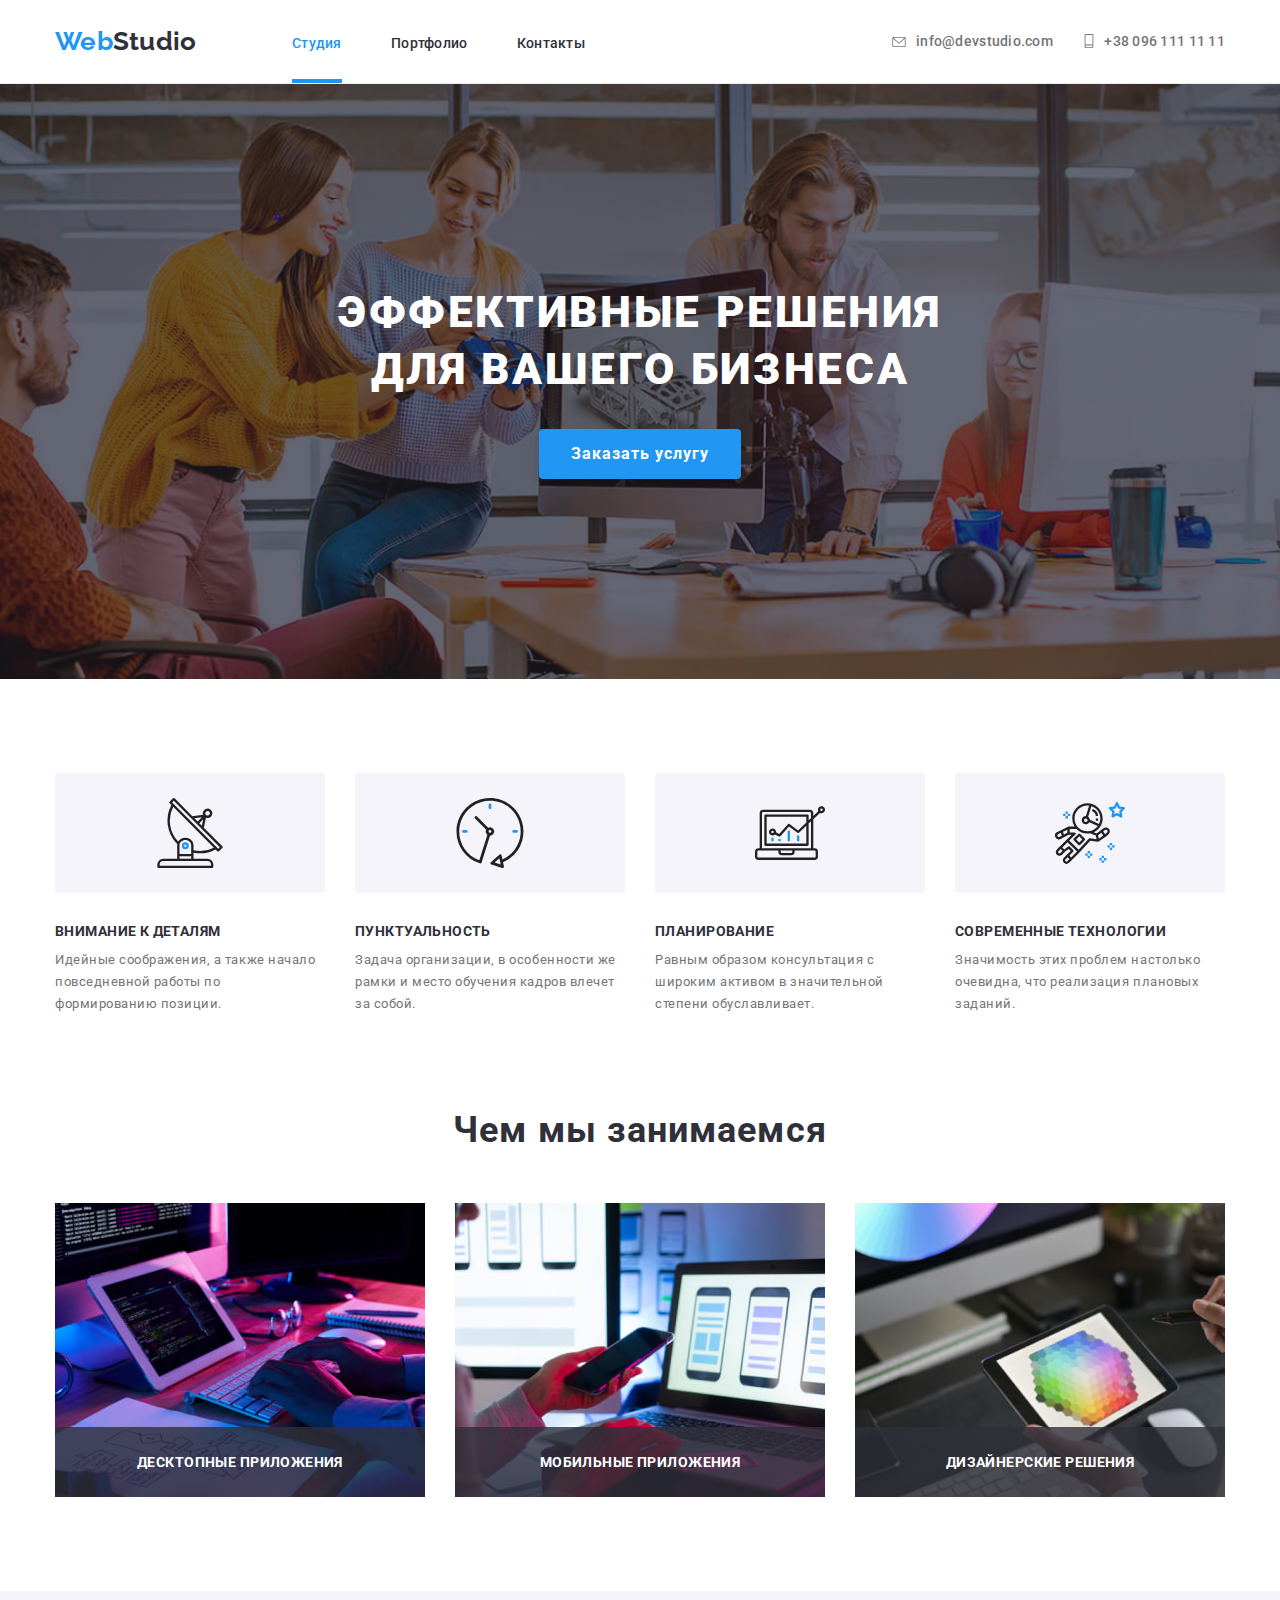
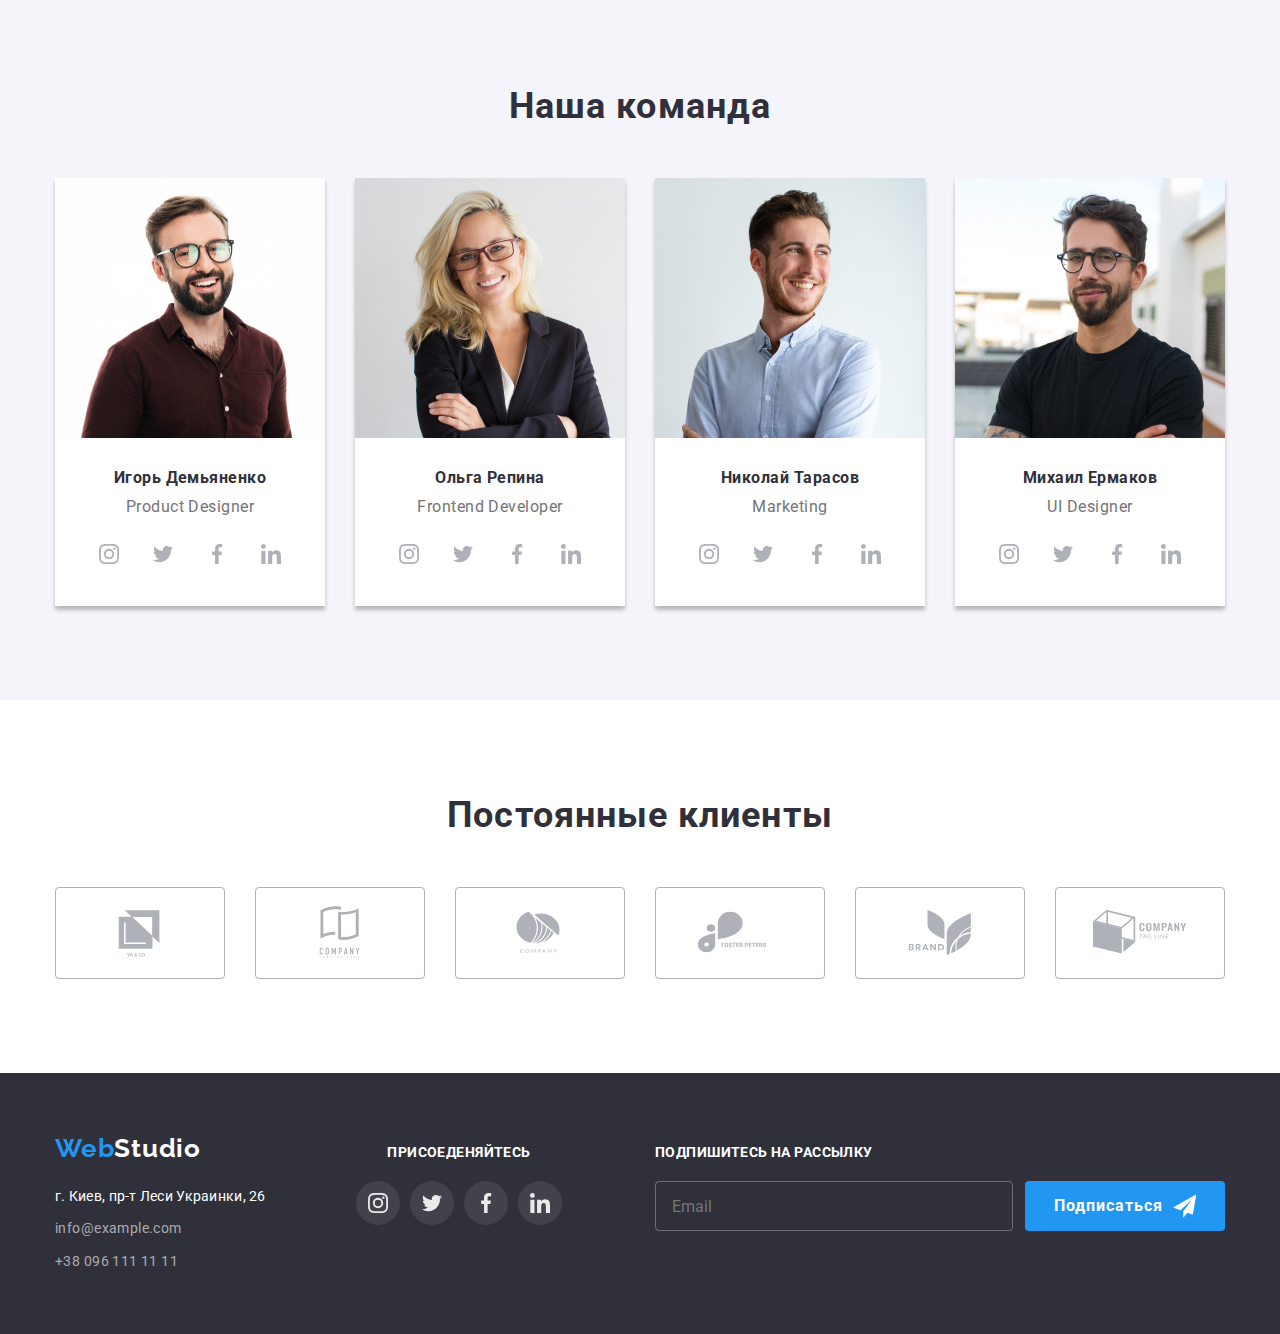
==== commit 2f57359e: "refferencies edited" ====
--- a/index.html
+++ b/index.html
@@ -29,24 +29,22 @@
 
                               <!-- Header-button menu -->
         <button 
-          class="menu-button is-open"
-          type="button" 
-          aria-expanded="false" 
+          class="menu-button"
+          type="button"
+          aria-expanded="false"
           aria-controls="menu-container"
           data-menu-button>
-            <svg             
-              width="24" 
-              height="16" 
+            <svg
+              width="24"
+              height="16"
               aria-label="переключатель мобильного меню">
               <use class="icon-cross" href="./images/sprite.svg#cross"></use>
-              <use class="icon-menu" href="./images/sprite.svg#menu"></use>           
+              <use class="icon-menu" href="./images/sprite.svg#menu"></use>        
             </svg>
           </button>
 
           <div class="menu-container" id="menu-container" data-menu>
-
-
-            
+                     
             <nav class="nav__contacts">
               <ul class="nav__list list">
                 <li class="nav__item">
@@ -59,30 +57,30 @@
             
               <div class="mobile-contacts">
                 <ul class="header-contacts list">
-              <li class="header-contacts__list">
-                <a class="header-contacts__link--mail" href="mailto:info@devstudio.com"><svg class="header-contacts__icon" width="14" height="10"><use href="./images/sprite.svg#envelope"></use></svg>info@devstudio.com</a>
-              </li>
-
-              <li class="header-contacts__list">
-                <a class="header-contacts__link--mobile" href="tel:+380961111111"><svg class="header-contacts__icon" width="10" height="14"><use href="./images/sprite.svg#smartphone"></use></svg>+38 096 111 11 11</a>
-              </li>
+                  <li class="header-contacts__list">
+                    <a class="header-contacts__link--mail" href="mailto:info@devstudio.com"><svg class="header-contacts__icon" width="14" height="10"><use href="./images/sprite.svg#envelope"></use></svg>info@devstudio.com</a>
+                  </li>
+
+                <li class="header-contacts__list">
+                  <a class="header-contacts__link--mobile" href="tel:+380961111111"><svg class="header-contacts__icon" width="10" height="14"><use href="./images/sprite.svg#smartphone"></use></svg>+38 096 111 11 11</a>
+                </li>
                 </ul>
                  
                 <ul class="mobile-menu-list list">
               <li class="mobile-menu-item">
-                <a class="mobile-menu-link link" href="" rel="noopener noreferrer" aria-label="иконка Instagram">Instagram</a>
+                <a class="mobile-menu-link link" href="##" rel="noopener noreferrer" aria-label="иконка Instagram">Instagram</a>
               </li>
 
               <li class="mobile-menu-item">
-                <a class="mobile-menu-link link" href="" rel="noopener noreferrer" aria-label="иконка Twitter">Twitter</a>
+                <a class="mobile-menu-link link" href="##" rel="noopener noreferrer" aria-label="иконка Twitter">Twitter</a>
               </li>
 
               <li class="mobile-menu-item">
-                <a class="mobile-menu-link link" href="" rel="noopener noreferrer" aria-label="иконка Facebook">Facebook</a>
+                <a class="mobile-menu-link link" href="##" rel="noopener noreferrer" aria-label="иконка Facebook">Facebook</a>
               </li>
 
               <li class="mobile-menu-item">
-                <a class="mobile-menu-link link" href="" rel="noopener noreferrer" aria-label="иконка linkedin">linkedin</a>
+                <a class="mobile-menu-link link" href="##" rel="noopener noreferrer" aria-label="иконка linkedin">linkedin</a>
               </li>
                 </ul>
               </div>
@@ -144,7 +142,7 @@
 
                       <label class="agreement-form-group" for="user-agreement">
                         <span class="phrase">
-                          Соглашаюсь с рассылкой и принимаю <span><a class="agreement-phrase" href=""> Условия договора</a></span>
+                          Соглашаюсь с рассылкой и принимаю <span><a class="agreement-phrase" href="##"> Условия договора</a></span>
                         </span>
                         <input class="checkbox visually-hidden" type="checkbox" value="" id="user-agreement">                           
                         <span class="custom-checkbox">
@@ -308,19 +306,19 @@
                   <ul class="team__socials-list">
 
                     <li class="team__socials-item">
-                      <a class="team__socials-link" href="" target="_blank" rel="noopener noreferrer" aria-label="иконка instagram"><svg class="team__socials-icon" width="20" height="20"><use href="./images/sprite.svg#instagram"></use></svg></a>
-                    </li>
-
-                    <li class="team__socials-item">
-                      <a class="team__socials-link" href="" target="_blank" rel="noopener noreferrer" aria-label="иконка twitter"><svg class="team__socials-icon" width="20" height="20"><use href="./images/sprite.svg#twitter"></use></svg></a>
-                    </li>
-
-                    <li class="team__socials-item">
-                      <a class="team__socials-link" href="" target="_blank" rel="noopener noreferrer" aria-label="иконка facebook"><svg class="team__socials-icon" width="20" height="20"><use href="./images/sprite.svg#facebook"></use></svg></a>
-                    </li>
-
-                    <li class="team__socials-item">
-                      <a class="team__socials-link" href="" target="_blank" rel="noopener noreferrer" aria-label="иконка linkedin"><svg class="team__socials-icon" width="20" height="20"><use href="./images/sprite.svg#linkedin"></use></svg></a>
+                      <a class="team__socials-link" href="##" target="_blank" rel="noopener noreferrer" aria-label="иконка instagram"><svg class="team__socials-icon" width="20" height="20"><use href="./images/sprite.svg#instagram"></use></svg></a>
+                    </li>
+
+                    <li class="team__socials-item">
+                      <a class="team__socials-link" href="##" target="_blank" rel="noopener noreferrer" aria-label="иконка twitter"><svg class="team__socials-icon" width="20" height="20"><use href="./images/sprite.svg#twitter"></use></svg></a>
+                    </li>
+
+                    <li class="team__socials-item">
+                      <a class="team__socials-link" href="##" target="_blank" rel="noopener noreferrer" aria-label="иконка facebook"><svg class="team__socials-icon" width="20" height="20"><use href="./images/sprite.svg#facebook"></use></svg></a>
+                    </li>
+
+                    <li class="team__socials-item">
+                      <a class="team__socials-link" href="##" target="_blank" rel="noopener noreferrer" aria-label="иконка linkedin"><svg class="team__socials-icon" width="20" height="20"><use href="./images/sprite.svg#linkedin"></use></svg></a>
                     </li>
                   </ul>
                 </div>
@@ -352,19 +350,19 @@
                   <ul class="team__socials-list">
 
                     <li class="team__socials-item">
-                      <a class="team__socials-link" href="" target="_blank" rel="noopener noreferrer" aria-label="иконка instagram"><svg class="team__socials-icon" width="20" height="20"><use href="./images/sprite.svg#instagram"></use></svg></a>
-                    </li>
-
-                    <li class="team__socials-item">
-                      <a class="team__socials-link" href="" target="_blank" rel="noopener noreferrer" aria-label="иконка twitter"><svg class="team__socials-icon" width="20" height="20"><use href="./images/sprite.svg#twitter"></use></svg></a>
-                    </li>
-
-                    <li class="team__socials-item">
-                      <a class="team__socials-link" href="" target="_blank" rel="noopener noreferrer" aria-label="иконка facebook"><svg class="team__socials-icon" width="20" height="20"><use href="./images/sprite.svg#facebook"></use></svg></a>
-                    </li>
-
-                    <li class="team__socials-item">
-                      <a class="team__socials-link" href="" target="_blank" rel="noopener noreferrer" aria-label="иконка linkedin"><svg class="team__socials-icon" width="20" height="20"><use href="./images/sprite.svg#linkedin"></use></svg></a>
+                      <a class="team__socials-link" href="##" target="_blank" rel="noopener noreferrer" aria-label="иконка instagram"><svg class="team__socials-icon" width="20" height="20"><use href="./images/sprite.svg#instagram"></use></svg></a>
+                    </li>
+
+                    <li class="team__socials-item">
+                      <a class="team__socials-link" href="##" target="_blank" rel="noopener noreferrer" aria-label="иконка twitter"><svg class="team__socials-icon" width="20" height="20"><use href="./images/sprite.svg#twitter"></use></svg></a>
+                    </li>
+
+                    <li class="team__socials-item">
+                      <a class="team__socials-link" href="##" target="_blank" rel="noopener noreferrer" aria-label="иконка facebook"><svg class="team__socials-icon" width="20" height="20"><use href="./images/sprite.svg#facebook"></use></svg></a>
+                    </li>
+
+                    <li class="team__socials-item">
+                      <a class="team__socials-link" href="##" target="_blank" rel="noopener noreferrer" aria-label="иконка linkedin"><svg class="team__socials-icon" width="20" height="20"><use href="./images/sprite.svg#linkedin"></use></svg></a>
                     </li>
                   </ul>
                 </div>
@@ -396,19 +394,19 @@
                   <ul class="team__socials-list">
 
                     <li class="team__socials-item">
-                      <a class="team__socials-link" href="" target="_blank" rel="noopener noreferrer" aria-label="иконка instagram"><svg class="team__socials-icon" width="20" height="20"><use href="./images/sprite.svg#instagram"></use></svg></a>
-                    </li>
-
-                    <li class="team__socials-item">
-                      <a class="team__socials-link" href="" target="_blank" rel="noopener noreferrer" aria-label="иконка twitter"><svg class="team__socials-icon" width="20" height="20"><use href="./images/sprite.svg#twitter"></use></svg></a>
-                    </li>
-
-                    <li class="team__socials-item">
-                      <a class="team__socials-link" href="" target="_blank" rel="noopener noreferrer" aria-label="иконка facebook"><svg class="team__socials-icon" width="20" height="20"><use href="./images/sprite.svg#facebook"></use></svg></a>
-                    </li>
-
-                    <li class="team__socials-item">
-                      <a class="team__socials-link" href="" target="_blank" rel="noopener noreferrer" aria-label="иконка linkedin"><svg class="team__socials-icon" width="20" height="20"><use href="./images/sprite.svg#linkedin"></use></svg></a>
+                      <a class="team__socials-link" href="##" target="_blank" rel="noopener noreferrer" aria-label="иконка instagram"><svg class="team__socials-icon" width="20" height="20"><use href="./images/sprite.svg#instagram"></use></svg></a>
+                    </li>
+
+                    <li class="team__socials-item">
+                      <a class="team__socials-link" href="##" target="_blank" rel="noopener noreferrer" aria-label="иконка twitter"><svg class="team__socials-icon" width="20" height="20"><use href="./images/sprite.svg#twitter"></use></svg></a>
+                    </li>
+
+                    <li class="team__socials-item">
+                      <a class="team__socials-link" href="##" target="_blank" rel="noopener noreferrer" aria-label="иконка facebook"><svg class="team__socials-icon" width="20" height="20"><use href="./images/sprite.svg#facebook"></use></svg></a>
+                    </li>
+
+                    <li class="team__socials-item">
+                      <a class="team__socials-link" href="##" target="_blank" rel="noopener noreferrer" aria-label="иконка linkedin"><svg class="team__socials-icon" width="20" height="20"><use href="./images/sprite.svg#linkedin"></use></svg></a>
                     </li>
                   </ul>
                 </div>
@@ -440,19 +438,19 @@
                   <ul class="team__socials-list">
 
                     <li class="team__socials-item">
-                      <a class="team__socials-link" href="" target="_blank" rel="noopener noreferrer" aria-label="иконка instagram"><svg class="team__socials-icon" width="20" height="20"><use href="./images/sprite.svg#instagram"></use></svg></a>
-                    </li>
-
-                    <li class="team__socials-item">
-                      <a class="team__socials-link" href="" target="_blank" rel="noopener noreferrer" aria-label="иконка twitter"><svg class="team__socials-icon" width="20" height="20"><use href="./images/sprite.svg#twitter"></use></svg></a>
-                    </li>
-
-                    <li class="team__socials-item">
-                      <a class="team__socials-link" href="" target="_blank" rel="noopener noreferrer" aria-label="иконка facebook"><svg class="team__socials-icon" width="20" height="20"><use href="./images/sprite.svg#facebook"></use></svg></a>
-                    </li>
-
-                    <li class="team__socials-item">
-                      <a class="team__socials-link" href="" target="_blank" rel="noopener noreferrer" aria-label="иконка linkedin"><svg class="team__socials-icon" width="20" height="20"><use href="./images/sprite.svg#linkedin"></use></svg></a>
+                      <a class="team__socials-link" href="##" target="_blank" rel="noopener noreferrer" aria-label="иконка instagram"><svg class="team__socials-icon" width="20" height="20"><use href="./images/sprite.svg#instagram"></use></svg></a>
+                    </li>
+
+                    <li class="team__socials-item">
+                      <a class="team__socials-link" href="##" target="_blank" rel="noopener noreferrer" aria-label="иконка twitter"><svg class="team__socials-icon" width="20" height="20"><use href="./images/sprite.svg#twitter"></use></svg></a>
+                    </li>
+
+                    <li class="team__socials-item">
+                      <a class="team__socials-link" href="##" target="_blank" rel="noopener noreferrer" aria-label="иконка facebook"><svg class="team__socials-icon" width="20" height="20"><use href="./images/sprite.svg#facebook"></use></svg></a>
+                    </li>
+
+                    <li class="team__socials-item">
+                      <a class="team__socials-link" href="##" target="_blank" rel="noopener noreferrer" aria-label="иконка linkedin"><svg class="team__socials-icon" width="20" height="20"><use href="./images/sprite.svg#linkedin"></use></svg></a>
                     </li>
                   </ul>
                 </div>
@@ -526,19 +524,19 @@
 
                 <ul class="footer-socials__list">
                   <li class="footer-socials__item">
-                    <a class="footer-socials__link" href="" target="_blank" rel="noopener noreferrer" aria-label="иконка instagram"><svg class="footer-socials__icon" width="20" height="20"><use href="./images/sprite.svg#instagram"></use></svg></a>
+                    <a class="footer-socials__link" href="##" target="_blank" rel="noopener noreferrer" aria-label="иконка instagram"><svg class="footer-socials__icon" width="20" height="20"><use href="./images/sprite.svg#instagram"></use></svg></a>
                   </li>
 
                   <li class="footer-socials__item">
-                    <a class="footer-socials__link" href="" target="_blank" rel="noopener noreferrer" aria-label="иконка twitter"><svg class="footer-socials__icon" width="20" height="20"><use href="./images/sprite.svg#twitter"></use></svg></a>
+                    <a class="footer-socials__link" href="##" target="_blank" rel="noopener noreferrer" aria-label="иконка twitter"><svg class="footer-socials__icon" width="20" height="20"><use href="./images/sprite.svg#twitter"></use></svg></a>
                   </li>
 
                   <li class="footer-socials__item">
-                    <a class="footer-socials__link" href="" target="_blank" rel="noopener noreferrer" aria-label="иконка facebook"><svg class="footer-socials__icon" width="20" height="20"><use href="./images/sprite.svg#facebook"></use></svg></a>
+                    <a class="footer-socials__link" href="##" target="_blank" rel="noopener noreferrer" aria-label="иконка facebook"><svg class="footer-socials__icon" width="20" height="20"><use href="./images/sprite.svg#facebook"></use></svg></a>
                   </li>
 
                   <li class="footer-socials__item">
-                    <a class="footer-socials__link" href="" target="_blank" rel="noopener noreferrer" aria-label="иконка linkedin"><svg class="footer-socials__icon" width="20" height="20"><use href="./images/sprite.svg#linkedin"></use></svg></a>
+                    <a class="footer-socials__link" href="##" target="_blank" rel="noopener noreferrer" aria-label="иконка linkedin"><svg class="footer-socials__icon" width="20" height="20"><use href="./images/sprite.svg#linkedin"></use></svg></a>
                   </li>
                 </ul>
               </div>
--- a/css/main.min.css
+++ b/css/main.min.css
@@ -3,5 +3,5 @@
  Consolas,  'Liberation Mono',  Menlo,- monospace;font-size:1em}small{font-size:80%}sub,sup{font-size:75%;line-height:0;position:relative;vertical-align:baseline}sub{bottom:-0.25em}sup{top:-0.5em}table{text-indent:0;border-color:inherit}button,input,optgroup,select,textarea{font-family:inherit;font-size:100%;line-height:1.15;margin:0}button,select{text-transform:none}button,[type='button'],[type='reset'],[type='submit']{-webkit-appearance:button}::-moz-focus-inner{border-style:none;padding:0}:-moz-focusring{outline:1px dotted ButtonText}:-moz-ui-invalid{box-shadow:none}legend{padding:0}progress{vertical-align:baseline}::-webkit-inner-spin-button,::-webkit-outer-spin-button{height:auto}[type='search']{-webkit-appearance:textfield;outline-offset:-2px}::-webkit-search-decoration{-webkit-appearance:none}::-webkit-file-upload-button{-webkit-appearance:button;font:inherit}summary{display:list-item}.visually-hidden{position:fixed;-webkit-transform:scale(0);transform:scale(0)}body{font-family:'Roboto', 'Sans-Serif';font-size:14px;letter-spacing:0.02em;color:#757575;background-color:#fff}body.modal-open{overflow:hidden}.container{padding-left:15px;padding-right:15px;margin-left:auto;margin-right:auto}@media screen and (min-width: 480px){.container{width:480px;outline:1px solid red}}@media screen and (min-width: 768px){.container{width:768px;outline:1px solid green}}@media screen and (min-width: 1200px){.container{width:1200px;outline:1px solid blue}}.section{padding-top:60px;padding-bottom:60px}@media screen and (min-width: 1200px){.section{padding-top:94px;padding-bottom:94px}}.section-title{font-weight:700;font-size:36px;line-height:1.2;letter-spacing:0.03em;text-align:center;margin-bottom:30px;color:#2F303A}@media screen and (min-width: 1200px){.section-title{margin-bottom:50px}}h1,h2,h3,h4,h5,h6,p{margin:0}.list{list-style:none;margin:0;padding:0}.link{text-decoration:none}img{display:block;max-width:100%;height:auto}.header{position:relative;border-bottom:#ECECEC solid 1px}@media screen and (min-width: 768px){.header{margin-left:auto;margin-right:auto}}.header-container{display:-webkit-box;display:-ms-flexbox;display:flex;-webkit-box-align:center;-ms-flex-align:center;align-items:center;-webkit-box-pack:justify;-ms-flex-pack:justify;justify-content:space-between;margin-top:0}.header-logo{font-family:'Raleway', 'Sans-Serif';font-weight:700;font-size:24px;line-height:1.2;padding:16px 0;display:block;color:#2196F3}@media screen and (min-width: 768px){.header-logo{padding:26px 0;margin-right:88px}}@media screen and (min-width: 1200px){.header-logo{font-size:26px;padding:26px 0;margin-right:93px}}.header-logo__color{color:#2F303A}@media screen and (max-width: 767px){.header-contacts{display:-webkit-box;display:-ms-flexbox;display:flex;-webkit-box-orient:vertical;-webkit-box-direction:reverse;-ms-flex-direction:column-reverse;flex-direction:column-reverse}}@media screen and (min-width: 1200px){.header-contacts{-webkit-box-pack:justify;-ms-flex-pack:justify;justify-content:space-between;display:-webkit-box;display:-ms-flexbox;display:flex;-webkit-box-orient:horizontal;-webkit-box-direction:normal;-ms-flex-direction:row;flex-direction:row;width:333px}}.header-contacts__list{display:-webkit-box;display:-ms-flexbox;display:flex;-webkit-box-align:center;-ms-flex-align:center;align-items:center}@media screen and (max-width: 767px){.header-contacts__list{margin-bottom:0}}@media screen and (min-width: 768px){.header-contacts__list{margin-bottom:10px}.header-contacts__list:last-child{margin-bottom:0}}@media screen and (min-width: 1200px){.header-contacts__list{margin-bottom:0}}.header-contacts__link--mail{font-weight:500;font-size:24px;line-height:1.2;letter-spacing:0.02em;text-decoration:none;display:-webkit-box;display:-ms-flexbox;display:flex;-webkit-box-align:center;-ms-flex-align:center;align-items:center;-webkit-box-pack:center;-ms-flex-pack:center;justify-content:center;color:#757575}@media screen and (min-width: 768px){.header-contacts__link--mail{font-weight:500;font-size:12px;line-height:1.1;letter-spacing:0.02em;padding-top:21px;-webkit-transition-property:color;transition-property:color;-webkit-transition-duration:250ms;transition-duration:250ms;-webkit-transition-timing-function:cubic-bezier(0.4, 0, 0.2, 1);transition-timing-function:cubic-bezier(0.4, 0, 0.2, 1)}.header-contacts__link--mail:hover,.header-contacts__link--mail:focus{color:#2196F3}}@media screen and (min-width: 1200px){.header-contacts__link--mail{padding-top:32px;padding-bottom:32px;margin-bottom:0}}.header-contacts__link--mobile{font-weight:500;font-size:30px;line-height:1.2;letter-spacing:0.02em;text-decoration:none;display:-webkit-box;display:-ms-flexbox;display:flex;-webkit-box-align:start;-ms-flex-align:start;align-items:flex-start;-webkit-box-pack:center;-ms-flex-pack:center;justify-content:center;color:#2196F3}@media screen and (min-width: 768px){.header-contacts__link--mobile{font-weight:500;font-size:12px;line-height:1.1;padding-bottom:21px;color:#757575;-webkit-transition-property:color;transition-property:color;-webkit-transition-duration:250ms;transition-duration:250ms;-webkit-transition-timing-function:cubic-bezier(0.4, 0, 0.2, 1);transition-timing-function:cubic-bezier(0.4, 0, 0.2, 1)}.header-contacts__link--mobile:hover,.header-contacts__link--mobile:focus{color:#2196F3}}@media screen and (min-width: 1200px){.header-contacts__link--mobile{padding-top:32px;padding-bottom:32px}}.header-contacts__icon{display:none}@media screen and (min-width: 768px){.header-contacts__icon{display:inline-block;margin-right:10px;-webkit-transition-property:fill;transition-property:fill;-webkit-transition-duration:250ms;transition-duration:250ms;-webkit-transition-timing-function:cubic-bezier(0.4, 0, 0.2, 1);transition-timing-function:cubic-bezier(0.4, 0, 0.2, 1);fill:currentColor}.header-contacts__icon:hover,.header-contacts__icon:focus{fill:#2196F3}}.header-socials{display:-webkit-box;display:-ms-flexbox;display:flex}@media screen and (min-width: 768px){.header-socials{display:none}}.header-socials__list{padding-left:10px;padding-right:10px;border-right:1px solid rgba(0,0,0,0.2)}.header-socials__list:first-child{padding-left:0}.header-socials__list:last-child{padding-right:0;border-right:0}.header-socials__link{font-weight:500;font-size:18px;line-height:1.2px;letter-spacing:0.02em;color:#2196F3}.nav__contacts{display:-webkit-box;display:-ms-flexbox;display:flex;-webkit-box-orient:vertical;-webkit-box-direction:normal;-ms-flex-direction:column;flex-direction:column;-webkit-box-flex:1;-ms-flex-positive:1;flex-grow:1;-webkit-box-pack:justify;-ms-flex-pack:justify;justify-content:space-between;outline:1px solid red}@media screen and (max-width: 767px){.nav__contacts{height:614px}}@media screen and (min-width: 768px){.nav__contacts{-webkit-box-orient:horizontal;-webkit-box-direction:normal;-ms-flex-direction:row;flex-direction:row;height:100%;width:516px}}@media screen and (min-width: 1200px){.nav__contacts{-webkit-box-orient:horizontal;-webkit-box-direction:normal;-ms-flex-direction:row;flex-direction:row;width:933px}}.nav__list{display:-webkit-box;display:-ms-flexbox;display:flex;-webkit-box-orient:vertical;-webkit-box-direction:normal;-ms-flex-direction:column;flex-direction:column;-webkit-box-align:start;-ms-flex-align:start;align-items:flex-start}@media screen and (min-width: 768px){.nav__list{display:-webkit-box;display:-ms-flexbox;display:flex;-webkit-box-orient:horizontal;-webkit-box-direction:normal;-ms-flex-direction:row;flex-direction:row;-webkit-box-align:center;-ms-flex-align:center;align-items:center;-webkit-box-pack:justify;-ms-flex-pack:justify;justify-content:space-between;width:293px}}@media screen and (min-width: 1200px){.nav__list{width:293px}}.nav__item{margin:0;padding:0}.nav__link{font-weight:500;font-size:40px;letter-spacing:0.02em;text-decoration:none;-webkit-transition-property:color;transition-property:color;-webkit-transition-duration:250ms;transition-duration:250ms;-webkit-transition-timing-function:cubic-bezier(0.4, 0, 0.2, 1);transition-timing-function:cubic-bezier(0.4, 0, 0.2, 1);color:#2F303A}.nav__link:hover,.nav__link:focus{color:#2196F3}@media screen and (min-width: 768px){.nav__link{font-weight:500;font-size:14px;line-height:1.2;letter-spacing:0.02em;padding-top:32px;padding-bottom:32px}}.nav__link--active{position:relative;color:#2196F3}@media screen and (min-width: 768px){.nav__link--active::after{content:"";display:block;width:100%;height:4px;background-color:#2196F3;position:absolute;bottom:-31px;left:0}}@media screen and (min-width: 1200px){.nav__link--active::after{content:"";display:block;width:100%;height:4px;background-color:#2196F3;position:absolute;bottom:-34px;left:0}}.menu-container{display:none;margin-left:auto;background-color:#fff;padding:48px 15px 48px 40px;text-align:center;font-size:20px;margin-left:0}.menu-container.is-open{display:block;position:fixed}@media screen and (max-width: 767px){.menu-container{position:absolute;top:0;left:0;width:100vw;max-height:100vh;z-index:10}}@media screen and (min-width: 768px){.menu-container{padding:0;display:-webkit-box;display:-ms-flexbox;display:flex}}.menu-button{display:-webkit-inline-box;display:-ms-inline-flexbox;display:inline-flex;padding:12px 8px;border:0;line-height:0;background-color:transparent;width:40px;height:40px;z-index:20}@media screen and (min-width: 768px){.menu-button{display:none}}.menu-button .icon-cross{display:none}.menu-button.is-open .icon-cross{display:block}.menu-button.is-open .icon-menu{display:none}.mobile-menu-list{display:-webkit-box;display:-ms-flexbox;display:flex;-ms-flex-wrap:wrap;flex-wrap:wrap;gap:10px;list-style-type:none}@media screen and (min-width: 768px){.mobile-menu-list{display:none}}.mobile-menu-link{font-weight:500;font-size:18px;line-height:1.22;letter-spacing:0.02em;color:#2196F3;text-decoration:none}.mobile-menu-item:not(:last-child) .mobile-menu-link{padding-right:10px;border-right:1px solid rgba(33,33,33,0.2)}.mobile-contacts{display:-webkit-box;display:-ms-flexbox;display:flex;-webkit-box-align:center;-ms-flex-align:center;align-items:center;outline:1px solid orange}@media screen and (max-width: 767px){.mobile-contacts{-webkit-box-orient:vertical;-webkit-box-direction:normal;-ms-flex-direction:column;flex-direction:column}}.hero-section{padding-top:118px;padding-bottom:118px;text-align:center;max-height:400px;background-color:#2F303A;background-image:-webkit-gradient(linear, left top, right top, from(rgba(47,48,58,0.4)), to(rgba(47,48,58,0.4))),url(..//images/hero/hero-img_sm.jpg);background-image:linear-gradient(to right, rgba(47,48,58,0.4), rgba(47,48,58,0.4)),url(..//images/hero/hero-img_sm.jpg);background-repeat:no-repeat;background-position:center;background-size:cover}@media (min-device-pixel-ratio: 2), (-webkit-min-device-pixel-ratio: 2), (min-resolution: 192dpi), (min-resolution: 2dppx){.hero-section{background-image:-webkit-gradient(linear, left top, right top, from(rgba(47,48,58,0.4)), to(rgba(47,48,58,0.4))),url(..//images/hero/hero-img_sm@2x.jpg);background-image:linear-gradient(to right, rgba(47,48,58,0.4), rgba(47,48,58,0.4)),url(..//images/hero/hero-img_sm@2x.jpg)}}@media screen and (min-width: 768px){.hero-section{background-image:-webkit-gradient(linear, left top, right top, from(rgba(47,48,58,0.4)), to(rgba(47,48,58,0.4))),url(..//images/hero/hero-img_md.jpg);background-image:linear-gradient(to right, rgba(47,48,58,0.4), rgba(47,48,58,0.4)),url(..//images/hero/hero-img_md.jpg)}}@media screen and (min-width: 768px) and (min-device-pixel-ratio: 2), screen and (min-width: 768px) and (-webkit-min-device-pixel-ratio: 2), screen and (min-width: 768px) and (min-resolution: 192dpi), screen and (min-width: 768px) and (min-resolution: 2dppx){.hero-section{background-image:-webkit-gradient(linear, left top, right top, from(rgba(47,48,58,0.4)), to(rgba(47,48,58,0.4))),url(..//images/hero/hero-img_md@2x.jpg);background-image:linear-gradient(to right, rgba(47,48,58,0.4), rgba(47,48,58,0.4)),url(..//images/hero/hero-img_md@2x.jpg)}}@media screen and (min-width: 1200px){.hero-section{max-height:600px;padding-top:200px;padding-bottom:200px;background-image:-webkit-gradient(linear, left top, right top, from(rgba(47,48,58,0.4)), to(rgba(47,48,58,0.4))),url(..//images/hero/hero-img_lg.jpg);background-image:linear-gradient(to right, rgba(47,48,58,0.4), rgba(47,48,58,0.4)),url(..//images/hero/hero-img_lg.jpg)}}@media screen and (min-width: 1200px) and (min-device-pixel-ratio: 2), screen and (min-width: 1200px) and (-webkit-min-device-pixel-ratio: 2), screen and (min-width: 1200px) and (min-resolution: 192dpi), screen and (min-width: 1200px) and (min-resolution: 2dppx){.hero-section{background-image:-webkit-gradient(linear, left top, right top, from(rgba(47,48,58,0.4)), to(rgba(47,48,58,0.4))),url(..//images/hero/hero-img_lg@2x.jpg);background-image:linear-gradient(to right, rgba(47,48,58,0.4), rgba(47,48,58,0.4)),url(..//images/hero/hero-img_lg@2x.jpg)}}.slogan-container{display:-webkit-box;display:-ms-flexbox;display:flex;-webkit-box-orient:vertical;-webkit-box-direction:normal;-ms-flex-direction:column;flex-direction:column;-webkit-box-align:center;-ms-flex-align:center;align-items:center}.hero-section__slogan{font-family:'Roboto', 'Sans-Serif';font-style:normal;font-weight:900;font-size:26px;line-height:1.6;text-align:center;letter-spacing:0.06em;text-transform:uppercase;color:#fff;margin-bottom:30px;max-width:360px}@media screen and (min-width: 1200px){.hero-section__slogan{font-weight:900;font-size:44px;line-height:1.3;max-width:696px}}.footer-socials__list{list-style:none;display:-webkit-box;display:-ms-flexbox;display:flex;-webkit-box-pack:center;-ms-flex-pack:center;justify-content:center;-webkit-box-align:center;-ms-flex-align:center;align-items:center;padding-left:0;margin:0}.footer-socials__item:not(:last-child){margin-right:10px}.footer-socials__link{text-decoration:none;display:-webkit-box;display:-ms-flexbox;display:flex;-webkit-box-align:center;-ms-flex-align:center;align-items:center;-webkit-box-pack:center;-ms-flex-pack:center;justify-content:center;width:44px;height:44px;border-radius:50%;opacity:0.9;background-color:rgba(255,255,255,0.1);-webkit-transition-property:inherit;transition-property:inherit;-webkit-transition-duration:250ms;transition-duration:250ms;-webkit-transition-timing-function:cubic-bezier(0.4, 0, 0.2, 1);transition-timing-function:cubic-bezier(0.4, 0, 0.2, 1)}.footer-socials__link:hover,.footer-socials__link:focus{background-color:#2196F3;-webkit-filter:drop-shadow(0px 4px 4px rgba(0,0,0,0.25));filter:drop-shadow(0px 4px 4px rgba(0,0,0,0.25))}.footer-socials__icon{fill:#fff}.team__socials-list{list-style:none;display:-webkit-box;display:-ms-flexbox;display:flex;-webkit-box-pack:center;-ms-flex-pack:center;justify-content:center;-webkit-box-align:center;-ms-flex-align:center;align-items:center;padding-left:0}.team__socials-item:not(:last-child){margin-right:10px}.team__socials-link{text-decoration:none;display:-webkit-box;display:-ms-flexbox;display:flex;-webkit-box-align:center;-ms-flex-align:center;align-items:center;-webkit-box-pack:center;-ms-flex-pack:center;justify-content:center;width:44px;height:44px;background-color:#fff;border-radius:50%;-webkit-transition-property:inherit;transition-property:inherit;-webkit-transition-duration:250ms;transition-duration:250ms;-webkit-transition-timing-function:cubic-bezier(0.4, 0, 0.2, 1);transition-timing-function:cubic-bezier(0.4, 0, 0.2, 1)}.team__socials-link:hover,.team__socials-link:focus{background-color:#2196F3}.team__socials-link:hover .team__socials-icon,.team__socials-link:focus .team__socials-icon{fill:#fff}.team__socials-icon{fill:#AFB1B8}.backdrop{position:fixed;top:0;left:0;padding:50px 30px;width:100%;height:100%;background-color:rgba(0,0,0,0.2);z-index:200;overflow-y:scroll;-webkit-transition-property:inherit;transition-property:inherit;-webkit-transition-duration:250ms;transition-duration:250ms;-webkit-transition-timing-function:cubic-bezier(0.4, 0, 0.2, 1);transition-timing-function:cubic-bezier(0.4, 0, 0.2, 1)}.backdrop.is-hidden{opacity:0;pointer-events:none;visibility:hidden}.modal-wrapper{padding:40px;position:absolute;top:50%;left:50%;-webkit-transform:translate(-50%, -50%);transform:translate(-50%, -50%);background-color:#fff;z-index:100}@media screen and (max-width: 478px){.modal-wrapper{width:96%}}@media screen and (min-width: 768px){.modal-wrapper{min-width:450px}}@media screen and (min-width: 1200px){.modal-wrapper{min-width:528px}}.modal-wrapper__watchword{font-weight:700;font-size:20px;line-height:1.5;margin-bottom:12px;text-align:center;letter-spacing:0.03em;color:#212121;width:370px;text-align:center}@media screen and (max-width: 478px){.modal-wrapper__watchword{width:100%}}@media screen and (min-width: 1200px){.modal-wrapper__watchword{line-height:1.15;width:528px}}.modal-wrapper__list{display:-webkit-box;display:-ms-flexbox;display:flex;-webkit-box-orient:vertical;-webkit-box-direction:normal;-ms-flex-direction:column;flex-direction:column;text-align:left}.modal-wrapper__label{display:block;position:relative;margin-bottom:10px}.modal-wrapper__item{font-weight:400;font-size:12px;line-height:1.2;letter-spacing:0.01em;margin-bottom:4px;display:block}.modal-wrapper__input{font-family:'Roboto', 'Sans-Serif';font-size:14px;letter-spacing:0.02em;padding:11px 42px;height:40px;width:100%;display:block;outline:transparent;border:1px solid rgba(33,33,33,0.2);border-radius:4px;-webkit-transition-property:border;transition-property:border;-webkit-transition-duration:250ms;transition-duration:250ms;-webkit-transition-timing-function:cubic-bezier(0.4, 0, 0.2, 1);transition-timing-function:cubic-bezier(0.4, 0, 0.2, 1)}.modal-wrapper__input:hover,.modal-wrapper__input:focus{border:1px solid #2196F3}.modal-wrapper__icon{position:absolute;top:65%;left:12px;-webkit-transform:translateY(-50%);transform:translateY(-50%);-webkit-transition-property:fill;transition-property:fill;-webkit-transition-duration:250ms;transition-duration:250ms;-webkit-transition-timing-function:cubic-bezier(0.4, 0, 0.2, 1);transition-timing-function:cubic-bezier(0.4, 0, 0.2, 1);fill:#2F303A}.modal-wrapper__textlabel{display:block;margin-bottom:20px}.modal-wrapper__textarea{font-weight:400;font-size:12px;line-height:1.15;letter-spacing:0.01em;height:120px;width:100%;padding:12px 16px;display:block;resize:none;outline:transparent;border:1px solid rgba(33,33,33,0.2);border-radius:4px;-webkit-transition-property:color;transition-property:color;-webkit-transition-duration:250ms;transition-duration:250ms;-webkit-transition-timing-function:cubic-bezier(0.4, 0, 0.2, 1);transition-timing-function:cubic-bezier(0.4, 0, 0.2, 1)}.modal-wrapper__input:hover ~ .modal-wrapper__icon,.modal-wrapper__input:focus ~ .modal-wrapper__icon{fill:#2196F3}.modal-wrapper__textarea:hover,.modal-wrapper__textarea:focus{border:1px solid #2196F3}.modal-wrapper__agreement{position:relative;margin-bottom:30px}.phrase{position:relative;display:block;margin-left:33px}.checkbox{position:absolute;margin-left:12px}.checkbox:checked+.custom-checkbox .custom-checkbox-icon{opacity:1}.checkbox:checked+.custom-checkbox{background-color:#2196F3;fill:#fff}.checkbox:focus+.custom-checkbox,.checkbox:hover+.custom-checkbox{border:1px solid #2196F3;outline:2px solid #2196F3}.agreement-form-group{font-weight:400;font-size:12px;line-height:1.1;letter-spacing:0.03em;display:-webkit-box;display:-ms-flexbox;display:flex;-webkit-box-align:center;-ms-flex-align:center;align-items:center}.agreement-phrase{color:#2196F3;-webkit-text-decoration-line:underline;text-decoration-line:underline}.custom-checkbox{position:absolute;content:'';top:2px;left:10px;width:16px;height:15px;display:-webkit-box;display:-ms-flexbox;display:flex;-webkit-box-align:center;-ms-flex-align:center;align-items:center;-webkit-box-pack:center;-ms-flex-pack:center;justify-content:center;border-radius:2px;outline:2px solid #2F303A;-webkit-transition:background-color 250ms cubic-bezier(0.4, 0, 0.2, 1);transition:background-color 250ms cubic-bezier(0.4, 0, 0.2, 1);-webkit-transition:fill 250ms cubic-bezier(0.4, 0, 0.2, 1);transition:fill 250ms cubic-bezier(0.4, 0, 0.2, 1)}.custom-checkbox-icon{cursor:pointer;opacity:0;-webkit-transition:opacity 250ms cubic-bezier(0.4, 0, 0.2, 1);transition:opacity 250ms cubic-bezier(0.4, 0, 0.2, 1)}.features{padding-top:60px;padding-bottom:60px}@media screen and (min-width: 1200px){.features{padding-top:94px;padding-bottom:94px}}.features__container{background:#F5F4FA;border-radius:4px;margin-bottom:30px;max-width:450px;height:120px;display:-webkit-box;display:-ms-flexbox;display:flex;-webkit-box-align:center;-ms-flex-align:center;align-items:center;-webkit-box-pack:center;-ms-flex-pack:center;justify-content:center}@media screen and (min-width: 768px){.features__container{max-width:354px}}@media screen and (min-width: 1200px){.features__container{max-width:270px}}.features__list{display:-webkit-box;display:-ms-flexbox;display:flex;-webkit-box-orient:vertical;-webkit-box-direction:normal;-ms-flex-direction:column;flex-direction:column;margin:-15px}@media screen and (min-width: 768px){.features__list{-webkit-box-orient:horizontal;-webkit-box-direction:normal;-ms-flex-direction:row;flex-direction:row;-ms-flex-wrap:wrap;flex-wrap:wrap;-webkit-box-pack:center;-ms-flex-pack:center;justify-content:center}}.features__item{max-width:450px;margin:15px}@media screen and (min-width: 768px){.features__item{max-width:354px}}@media screen and (min-width: 1200px){.features__item{max-width:270px}}.features__subtitle{font-weight:700;font-size:14px;line-height:1.15;letter-spacing:0.03em;text-align:center;text-decoration:none;text-transform:uppercase;max-width:450px;margin-bottom:10px;color:#2F303A}@media screen and (min-width: 768px){.features__subtitle{max-width:354px;text-align:left}}@media screen and (min-width: 1200px){.features__subtitle{max-width:270px}}.features__paragraph{font-weight:400;font-size:13px;line-height:1.7;letter-spacing:0.04em;max-width:450px}@media screen and (min-width: 768px){.features__paragraph{max-width:354px}}@media screen and (min-width: 1200px){.features__paragraph{max-width:270px}}.services{padding-top:0;display:none}@media screen and (min-width: 1200px){.services{display:block}}.services__list{display:-webkit-box;display:-ms-flexbox;display:flex;padding-left:0}.services__item{position:relative;display:block;margin-right:30px}.services__item:last-child{margin:0}.services__image{display:block}.servises__description{position:absolute;bottom:0px;left:0;display:-webkit-box;display:-ms-flexbox;display:flex;-webkit-box-align:center;-ms-flex-align:center;align-items:center;-webkit-box-pack:center;-ms-flex-pack:center;justify-content:center;width:100%;height:70px;background-color:rgba(47,48,58,0.8)}.services__paragraph{font-weight:700;line-height:16px;letter-spacing:0.03em;color:#fff}.team-section{background-color:#F5F4FA}.team__list{display:-webkit-box;display:-ms-flexbox;display:flex;-webkit-box-orient:vertical;-webkit-box-direction:normal;-ms-flex-direction:column;flex-direction:column;text-align:center;margin:-15px}@media screen and (min-width: 768px){.team__list{-webkit-box-orient:horizontal;-webkit-box-direction:normal;-ms-flex-direction:row;flex-direction:row;-ms-flex-wrap:wrap;flex-wrap:wrap;-webkit-box-pack:center;-ms-flex-pack:center;justify-content:center}}.team__block{background-color:#fff;max-width:452px;-webkit-box-shadow:0px 4px 4px rgba(0,0,0,0.25);box-shadow:0px 4px 4px rgba(0,0,0,0.25);margin:15px}@media screen and (min-width: 768px){.team__block{max-width:354px;margin-right:15px;margin-left:15px}}@media screen and (min-width: 1200px){.team__block{max-width:270px}}.team-photo{max-width:450px}@media screen and (min-width: 768px){.team-photo{max-width:354px}}@media screen and (min-width: 1200px){.team-photo{max-width:270px}}.team__card{padding:30px 32px}@media screen and (min-width: 768px){.team__card{max-width:354px}}@media screen and (min-width: 1200px){.team__card{max-width:270px}}.team__name{font-size:16px;line-height:1.2;letter-spacing:0.03em;text-align:center;margin-bottom:10px;color:#2F303A}.team__position{font-size:16px;line-height:1.2;letter-spacing:0.03em;margin-bottom:16px;text-align:center}.footer{padding-top:60px;padding-bottom:60px;background-color:#2F303A}.footer-contanier{display:-webkit-box;display:-ms-flexbox;display:flex;-webkit-box-orient:vertical;-webkit-box-direction:normal;-ms-flex-direction:column;flex-direction:column;-webkit-box-align:center;-ms-flex-align:center;align-items:center;-webkit-box-pack:center;-ms-flex-pack:center;justify-content:center}@media screen and (min-width: 1200px) and (max-width: 2560px){.footer-contanier{-webkit-box-orient:horizontal;-webkit-box-direction:normal;-ms-flex-direction:row;flex-direction:row;-webkit-box-align:baseline;-ms-flex-align:baseline;align-items:baseline;-webkit-box-pack:justify;-ms-flex-pack:justify;justify-content:space-between}}.footer__tablet-invite{margin-bottom:60px;display:-webkit-box;display:-ms-flexbox;display:flex;-webkit-box-orient:vertical;-webkit-box-direction:normal;-ms-flex-direction:column;flex-direction:column;-webkit-box-align:baseline;-ms-flex-align:baseline;align-items:baseline;-ms-flex-pack:distribute;justify-content:space-around}@media screen and (min-width: 768px) and (max-width: 1199px){.footer__tablet-invite{width:603px;-webkit-box-pack:justify;-ms-flex-pack:justify;justify-content:space-between}}@media screen and (min-width: 768px){.footer__tablet-invite{display:-webkit-box;display:-ms-flexbox;display:flex;-webkit-box-orient:horizontal;-webkit-box-direction:normal;-ms-flex-direction:row;flex-direction:row;-webkit-box-align:baseline;-ms-flex-align:baseline;align-items:baseline;margin-bottom:60px}}@media screen and (min-width: 1200px) and (max-width: 2560px){.footer__tablet-invite{width:507px;-webkit-box-pack:justify;-ms-flex-pack:justify;justify-content:space-between;margin-bottom:0}}.footer__adress-group{display:-webkit-box;display:-ms-flexbox;display:flex;-webkit-box-orient:vertical;-webkit-box-direction:normal;-ms-flex-direction:column;flex-direction:column;-webkit-box-align:center;-ms-flex-align:center;align-items:center;margin-bottom:60px}@media screen and (min-width: 768px){.footer__adress-group{margin-bottom:0}}@media screen and (min-width: 1200px){.footer__adress-group{-webkit-box-align:start;-ms-flex-align:start;align-items:flex-start}}.footer__logo{font-family:'Raleway', 'Sans-Serif';font-weight:700;font-size:24px;line-height:1.16;letter-spacing:0.03em;color:#2196F3;margin-bottom:20px}@media screen and (min-width: 1200px){.footer__logo{font-size:26px;line-height:1.19}}.footer__logo-color{color:#fff}.footer__adress{font-style:normal;line-height:24px;margin-bottom:8px;display:block;color:#fff}@media screen and (min-width: 1200px){.footer__adress{margin-bottom:9px}}.footer__list{font-size:14px;line-height:1.7;letter-spacing:0.03em;font-style:normal;list-style:none;display:-webkit-box;display:-ms-flexbox;display:flex;-webkit-box-orient:vertical;-webkit-box-direction:normal;-ms-flex-direction:column;flex-direction:column;-webkit-box-align:center;-ms-flex-align:center;align-items:center;margin:0;padding:0}@media screen and (min-width: 1200px){.footer__list{-webkit-box-align:start;-ms-flex-align:start;align-items:flex-start}}.footer__adress-item{margin-bottom:8px}.footer__adress-item:last-child{margin-bottom:0}@media screen and (min-width: 1200px){.footer__adress-item{margin-bottom:9px}.footer__adress-item:last-child{margin-bottom:0}}.footer__link{font-size:14px;line-height:1.7;letter-spacing:0.03em;-webkit-transition-property:inherit;transition-property:inherit;-webkit-transition-duration:250ms;transition-duration:250ms;-webkit-transition-timing-function:cubic-bezier(0.4, 0, 0.2, 1);transition-timing-function:cubic-bezier(0.4, 0, 0.2, 1);color:rgba(255,255,255,0.6)}.footer__link:hover,.footer__link:focus{color:#2196F3}.footer__invite-container{text-align:center}.footer__heading{font-weight:700;font-size:14px;line-height:1.14;text-align:center;letter-spacing:0.03em;text-transform:uppercase;display:-webkit-box;display:-ms-flexbox;display:flex;-webkit-box-orient:vertical;-webkit-box-direction:normal;-ms-flex-direction:column;flex-direction:column;-ms-flex-wrap:nowrap;flex-wrap:nowrap;margin-top:0;margin-bottom:20px;color:#fff}@media screen and (min-width: 1200px){.footer__heading{margin-left:0;margin-right:0}}.footer__msg-container{display:-webkit-box;display:-ms-flexbox;display:flex;-webkit-box-orient:vertical;-webkit-box-direction:normal;-ms-flex-direction:column;flex-direction:column;-webkit-box-align:center;-ms-flex-align:center;align-items:center}@media screen and (min-width: 1200px){.footer__msg-container{display:-webkit-box;display:-ms-flexbox;display:flex;-webkit-box-align:start;-ms-flex-align:start;align-items:flex-start}}.footer__msg-form{display:-webkit-box;display:-ms-flexbox;display:flex;-webkit-box-orient:vertical;-webkit-box-direction:normal;-ms-flex-direction:column;flex-direction:column;-webkit-box-align:center;-ms-flex-align:center;align-items:center;color:rgba(255,255,255,0.6)}@media screen and (max-width: 479px){.footer__msg-form{width:100%}}@media screen and (min-width: 1200px){.footer__msg-form{display:-webkit-box;display:-ms-flexbox;display:flex;-webkit-box-align:start;-ms-flex-align:start;align-items:flex-start;-webkit-box-orient:horizontal;-webkit-box-direction:normal;-ms-flex-direction:row;flex-direction:row}}.footer__label{font-weight:400;font-size:16px;line-height:1.43;-webkit-box-align:center;-ms-flex-align:center;align-items:center;letter-spacing:0.03em;display:-webkit-box;display:-ms-flexbox;display:flex;color:rgba(255,255,255,0.6)}.footer__input{font-weight:400;font-size:16px;line-height:1.43;padding-left:16px;width:450px;height:50px;margin-bottom:20px;display:-webkit-box;display:-ms-flexbox;display:flex;-webkit-box-align:center;-ms-flex-align:center;align-items:center;border:1px solid rgba(255,255,255,0.3);-webkit-filter:drop-shadow(0px 4px 4px 0px 4px 4px rgba(0,0,0,0.15));filter:drop-shadow(0px 4px 4px 0px 4px 4px rgba(0,0,0,0.15));border-radius:4px;color:rgba(255,255,255,0.6);background-color:transparent}@media screen and (max-width: 478px){.footer__input{width:100%}}@media screen and (min-width: 768px){.footer__input{width:358px}}@media screen and (min-width: 1200px){.footer__input{width:358px;margin-right:12px;margin-bottom:0}}.portfolio{padding-top:60px;padding-bottom:60px}@media screen and (min-width: 1200px){.portfolio{padding-top:94px;padding-bottom:94px}}.portfolio__btn-list{display:-webkit-box;display:-ms-flexbox;display:flex;-ms-flex-wrap:wrap;flex-wrap:wrap;margin-bottom:40px}@media screen and (min-width: 768px){.portfolio__btn-list{-webkit-box-pack:center;-ms-flex-pack:center;justify-content:center;margin-bottom:30px}}@media screen and (min-width: 1200px){.portfolio__btn-list{margin-bottom:50px}}.portfolio__item{-webkit-box-align:center;-ms-flex-align:center;align-items:center}.filter-btn-container:last-child{margin-right:0}.projects{margin-left:auto;margin-right:auto}@media screen and (min-width: 768px){.projects{display:-webkit-box;display:-ms-flexbox;display:flex;-ms-flex-wrap:wrap;flex-wrap:wrap}}@media screen and (min-width: 768px){.priojects__container{margin:-15px}}.projects__item{margin-bottom:30px}.projects__item:hover,.projects__item:focus{-webkit-box-shadow:0px 4px 4px rgba(0,0,0,0.25);box-shadow:0px 4px 4px rgba(0,0,0,0.25)}@media screen and (min-width: 768px){.projects__item{margin:15px}}.projects__link{display:block;max-width:450px;list-style:none;text-decoration:none;-webkit-transition-property:-webkit-box-shadow;transition-property:-webkit-box-shadow;transition-property:box-shadow;transition-property:box-shadow, -webkit-box-shadow;-webkit-transition-duration:250ms;transition-duration:250ms;-webkit-transition-timing-function:cubic-bezier(0.4, 0, 0.2, 1);transition-timing-function:cubic-bezier(0.4, 0, 0.2, 1);overflow:hidden}.projects__link:hover,.projects__link:focus{-webkit-box-shadow:0px 4px 4px rgba(0,0,0,0.25);box-shadow:0px 4px 4px rgba(0,0,0,0.25)}@media screen and (min-width: 768px){.projects__link{max-width:354px}}@media screen and (min-width: 1200px){.projects__link{max-width:370px}}.projects__overlay{position:relative;overflow:hidden}.projects__overlay::before{position:absolute;display:block;content:"";width:100%;height:101%;background-color:rgba(33,150,243,0.9);-webkit-transition-property:-webkit-transform;transition-property:-webkit-transform;transition-property:transform;transition-property:transform, -webkit-transform;-webkit-transform:translateY(100%);transform:translateY(100%);-webkit-transition:opacity 250ms cubic-bezier(0.4, 0, 0.2, 1),-webkit-transform 250ms cubic-bezier(0.4, 0, 0.2, 1);transition:opacity 250ms cubic-bezier(0.4, 0, 0.2, 1),-webkit-transform 250ms cubic-bezier(0.4, 0, 0.2, 1);transition:transform 250ms cubic-bezier(0.4, 0, 0.2, 1),opacity 250ms cubic-bezier(0.4, 0, 0.2, 1);transition:transform 250ms cubic-bezier(0.4, 0, 0.2, 1),opacity 250ms cubic-bezier(0.4, 0, 0.2, 1),-webkit-transform 250ms cubic-bezier(0.4, 0, 0.2, 1)}.projects__overlay-text{font-size:18px;line-height:1.5;letter-spacing:0.03em;color:#fff;padding-left:24px;padding-right:24px;position:absolute;top:50%;left:50%;display:block;width:100%;height:140px;-webkit-transform:translate(-50%, 125%);transform:translate(-50%, 125%);-webkit-transition-property:-webkit-transform;transition-property:-webkit-transform;transition-property:transform;transition-property:transform, -webkit-transform;-webkit-transition:opacity 250ms cubic-bezier(0.4, 0, 0.2, 1),-webkit-transform 250ms cubic-bezier(0.4, 0, 0.2, 1);transition:opacity 250ms cubic-bezier(0.4, 0, 0.2, 1),-webkit-transform 250ms cubic-bezier(0.4, 0, 0.2, 1);transition:transform 250ms cubic-bezier(0.4, 0, 0.2, 1),opacity 250ms cubic-bezier(0.4, 0, 0.2, 1);transition:transform 250ms cubic-bezier(0.4, 0, 0.2, 1),opacity 250ms cubic-bezier(0.4, 0, 0.2, 1),-webkit-transform 250ms cubic-bezier(0.4, 0, 0.2, 1)}@media screen and (min-width: 768px){.projects__overlay-text{width:100%;height:168px}}@media screen and (min-width: 1200px){.projects__overlay-text{width:100%}}.projects__link:focus .projects__overlay-text,.projects__item:hover .projects__overlay-text{opacity:1;-webkit-transform:translate(-50%, -50%);transform:translate(-50%, -50%)}.projects__item:hover .projects__overlay::before,.projects__link:focus .projects__overlay::before{opacity:1;-webkit-transform:translateY(0);transform:translateY(0)}.projects__card{padding:20px 24px;border-left:#ECECEC solid 1px;border-right:#ECECEC solid 1px;border-bottom:#ECECEC solid 1px;max-width:450px}@media screen and (min-width: 768px){.projects__card{max-width:354px}}@media screen and (min-width: 1200px){.projects__card{max-width:370px}}.projects__customer{font-weight:700;font-size:18px;line-height:2;letter-spacing:0.04em;margin-bottom:4px;color:#2F303A}.projects__description{font-size:16px;line-height:1.85;letter-spacing:0.03em;color:#757575}.submit-btn{font-style:normal;font-weight:700;font-size:16px;line-height:30px;letter-spacing:0.06em;padding:10px 56px;margin:auto;display:-webkit-box;display:-ms-flexbox;display:flex;-webkit-box-align:center;-ms-flex-align:center;align-items:center;-webkit-box-pack:center;-ms-flex-pack:center;justify-content:center;cursor:pointer;border:none;border-radius:4px;-webkit-box-shadow:0px 4px 4px rgba(0,0,0,0.15);box-shadow:0px 4px 4px rgba(0,0,0,0.15);color:#fff;background-color:#2196F3;-webkit-transition-property:inherit;transition-property:inherit;-webkit-transition-duration:250ms;transition-duration:250ms;-webkit-transition-timing-function:cubic-bezier(0.4, 0, 0.2, 1);transition-timing-function:cubic-bezier(0.4, 0, 0.2, 1)}.modal-btn{position:absolute;top:8px;right:8px;width:30px;height:30px;padding:0;display:-webkit-box;display:-ms-flexbox;display:flex;-webkit-box-align:center;-ms-flex-align:center;align-items:center;-webkit-box-pack:center;-ms-flex-pack:center;justify-content:center;z-index:155;border:none;cursor:pointer;outline:transparent;border:1px solid rgba(0,0,0,0.1);border-radius:50%;background-color:#fff;-webkit-transition-property:color;transition-property:color;-webkit-transition-duration:250ms;transition-duration:250ms;-webkit-transition-timing-function:cubic-bezier(0.4, 0, 0.2, 1);transition-timing-function:cubic-bezier(0.4, 0, 0.2, 1)}.modal-btn:hover,.modal-btn:focus{border:1px solid #2196F3}.modal-btn-icon{position:relative;fill:#000000;z-index:151}.modal-btn:hover .modal-btn-icon,.modal-btn:focus .modal-btn-icon{fill:#2196F3}.hero-section__btn{font-family:'Roboto';font-style:normal;font-weight:700;font-size:16px;line-height:1.9;letter-spacing:0.06em;cursor:pointer;padding:10px 32px;border:none;border-radius:4px;-webkit-transition-property:inherit;transition-property:inherit;-webkit-transition-duration:250ms;transition-duration:250ms;-webkit-transition-timing-function:cubic-bezier(0.4, 0, 0.2, 1);transition-timing-function:cubic-bezier(0.4, 0, 0.2, 1);color:#fff;background-color:#2196F3;-webkit-box-shadow:0px 4px 4px rgba(0,0,0,0.15);box-shadow:0px 4px 4px rgba(0,0,0,0.15)}.portfolio__btn{font-family:'Roboto', 'Sans-Serif';font-weight:500;font-size:16px;line-height:1.6;border:0;border-radius:4px;letter-spacing:0.03em;text-align:center;cursor:pointer;margin-bottom:15px;margin-right:8px;padding:6px 22px 6px 22px;-webkit-transition-property:color,background-color,0px 4px 4px rgba(0,0,0,0.15);transition-property:color,background-color,0px 4px 4px rgba(0,0,0,0.15);-webkit-transition-duration:250ms;transition-duration:250ms;-webkit-transition-timing-function:cubic-bezier(0.4, 0, 0.2, 1);transition-timing-function:cubic-bezier(0.4, 0, 0.2, 1);color:#2F303A;background-color:#F5F4FA}.portfolio__btn:last-child{margin-bottom:0}.portfolio__btn:hover,.portfolio__btn:focus{-webkit-filter:drop-shadow(0px 4px 4px rgba(0,0,0,0.25));filter:drop-shadow(0px 4px 4px rgba(0,0,0,0.25));background-color:#2196F3;color:#fff}@media screen and (min-width: 768px){.portfolio__btn{margin-bottom:0}}.portfolio__sum-btn{font-family:'Roboto', 'Sans-Serif';font-weight:500;font-size:16px;line-height:1.6;border:0;border-radius:4px;letter-spacing:0.03em;text-align:center;cursor:pointer;margin-right:8px;margin-bottom:15px;padding:6px 22px 6px 22px;color:#fff;background-color:#2196F3}.portfolio__sum-btn:hover,.portfolio__sum-btn:focus{-webkit-filter:drop-shadow(0px 4px 4px rgba(0,0,0,0.25));filter:drop-shadow(0px 4px 4px rgba(0,0,0,0.25));background-color:#2196F3;color:#fff}@media screen and (min-width: 768px){.portfolio__sum-btn{margin-bottom:0}}.footer__btn{font-family:'Roboto', 'Sans-Serif';font-weight:700;font-size:16px;line-height:1.43;border:0;border-radius:4px;letter-spacing:0.06em;text-align:center;width:200px;height:50px;padding:11px 29px;cursor:pointer;display:-webkit-box;display:-ms-flexbox;display:flex;-webkit-box-align:center;-ms-flex-align:center;align-items:center;-webkit-box-pack:center;-ms-flex-pack:center;justify-content:center;-webkit-transition-property:inherit;transition-property:inherit;-webkit-transition-duration:250ms;transition-duration:250ms;-webkit-transition-timing-function:cubic-bezier(0.4, 0, 0.2, 1);transition-timing-function:cubic-bezier(0.4, 0, 0.2, 1);color:#fff;background-color:#2196F3}@media screen and (min-width: 1200px){.footer__btn{margin-left:auto}}.icon-send{fill:#fff;margin-left:10px}.customers__list{display:-webkit-box;display:-ms-flexbox;display:flex;-ms-flex-wrap:wrap;flex-wrap:wrap;-webkit-box-pack:center;-ms-flex-pack:center;justify-content:center;margin:-15px}.customers_item{margin:15px}.customers__link{width:210px;height:92px;margin:15px;display:-webkit-box;display:-ms-flexbox;display:flex;-webkit-box-pack:center;-ms-flex-pack:center;justify-content:center;-webkit-box-align:center;-ms-flex-align:center;align-items:center;outline:transparent;border:1px solid #AFB1B8;border-radius:4px;background-size:contain;background-repeat:no-repeat;background-position:center;fill:#AFB1B8;-webkit-transition-property:fill, border-color;transition-property:fill, border-color;-webkit-transition-duration:250ms;transition-duration:250ms;-webkit-transition-timing-function:cubic-bezier(0.4, 0, 0.2, 1);transition-timing-function:cubic-bezier(0.4, 0, 0.2, 1)}.customers__link:hover,.customers__link:focus{fill:#2196F3;border-color:#2196F3}@media screen and (min-width: 768px){.customers__link{width:226px}}@media screen and (min-width: 1200px){.customers__link{width:170px}}
+ monospace;font-size:1em}small{font-size:80%}sub,sup{font-size:75%;line-height:0;position:relative;vertical-align:baseline}sub{bottom:-0.25em}sup{top:-0.5em}table{text-indent:0;border-color:inherit}button,input,optgroup,select,textarea{font-family:inherit;font-size:100%;line-height:1.15;margin:0}button,select{text-transform:none}button,[type='button'],[type='reset'],[type='submit']{-webkit-appearance:button}::-moz-focus-inner{border-style:none;padding:0}:-moz-focusring{outline:1px dotted ButtonText}:-moz-ui-invalid{box-shadow:none}legend{padding:0}progress{vertical-align:baseline}::-webkit-inner-spin-button,::-webkit-outer-spin-button{height:auto}[type='search']{-webkit-appearance:textfield;outline-offset:-2px}::-webkit-search-decoration{-webkit-appearance:none}::-webkit-file-upload-button{-webkit-appearance:button;font:inherit}summary{display:list-item}.visually-hidden{position:fixed;-webkit-transform:scale(0);transform:scale(0)}body{font-family:'Roboto', 'Sans-Serif';font-size:14px;letter-spacing:0.02em;color:#757575;background-color:#fff}body.modal-open{overflow:hidden}.container{padding-left:15px;padding-right:15px;margin-left:auto;margin-right:auto}@media screen and (min-width: 480px){.container{width:480px}}@media screen and (min-width: 768px){.container{width:768px}}@media screen and (min-width: 1200px){.container{width:1200px}}.section{padding-top:60px;padding-bottom:60px}@media screen and (min-width: 1200px){.section{padding-top:94px;padding-bottom:94px}}.section-title{font-weight:700;font-size:36px;line-height:1.2;letter-spacing:0.03em;text-align:center;margin-bottom:30px;color:#2F303A}@media screen and (min-width: 1200px){.section-title{margin-bottom:50px}}h1,h2,h3,h4,h5,h6,p{margin:0}.list{list-style:none;margin:0;padding:0}.link{text-decoration:none}img{display:block;max-width:100%;height:auto}.header{position:relative;border-bottom:#ECECEC solid 1px}@media screen and (min-width: 768px){.header{margin-left:auto;margin-right:auto}}.header-container{display:-webkit-box;display:-ms-flexbox;display:flex;-webkit-box-align:center;-ms-flex-align:center;align-items:center;-webkit-box-pack:justify;-ms-flex-pack:justify;justify-content:space-between;margin-top:0}.header-logo{font-family:'Raleway', 'Sans-Serif';font-weight:700;font-size:24px;line-height:1.2;padding:16px 0;display:block;color:#2196F3}@media screen and (min-width: 768px){.header-logo{padding:26px 0;margin-right:88px}}@media screen and (min-width: 1200px){.header-logo{font-size:26px;padding:26px 0;margin-right:93px}}.header-logo__color{color:#2F303A}@media screen and (max-width: 767px){.header-contacts{display:-webkit-box;display:-ms-flexbox;display:flex;-webkit-box-orient:vertical;-webkit-box-direction:reverse;-ms-flex-direction:column-reverse;flex-direction:column-reverse;margin-bottom:64px;-webkit-box-pack:start;-ms-flex-pack:start;justify-content:flex-start;-webkit-box-align:start;-ms-flex-align:start;align-items:flex-start;width:100%}}@media screen and (min-width: 1200px){.header-contacts{-webkit-box-pack:justify;-ms-flex-pack:justify;justify-content:space-between;display:-webkit-box;display:-ms-flexbox;display:flex;-webkit-box-orient:horizontal;-webkit-box-direction:normal;-ms-flex-direction:row;flex-direction:row;width:333px}}.header-contacts__list{display:-webkit-box;display:-ms-flexbox;display:flex;-webkit-box-align:center;-ms-flex-align:center;align-items:center}@media screen and (max-width: 767px){.header-contacts__list{margin-bottom:0}.header-contacts__list:last-child{margin-bottom:32px}}@media screen and (min-width: 768px){.header-contacts__list{margin-bottom:10px}.header-contacts__list:last-child{margin-bottom:0}}@media screen and (min-width: 1200px){.header-contacts__list{margin-bottom:0}}.header-contacts__link--mail{font-weight:500;font-size:24px;line-height:1.2;letter-spacing:0.02em;text-decoration:none;display:-webkit-box;display:-ms-flexbox;display:flex;-webkit-box-align:center;-ms-flex-align:center;align-items:center;-webkit-box-pack:center;-ms-flex-pack:center;justify-content:center;color:#757575}@media screen and (min-width: 768px){.header-contacts__link--mail{font-weight:500;font-size:12px;line-height:1.1;letter-spacing:0.02em;padding-top:21px;-webkit-transition-property:color;transition-property:color;-webkit-transition-duration:250ms;transition-duration:250ms;-webkit-transition-timing-function:cubic-bezier(0.4, 0, 0.2, 1);transition-timing-function:cubic-bezier(0.4, 0, 0.2, 1)}.header-contacts__link--mail:hover,.header-contacts__link--mail:focus{color:#2196F3}}@media screen and (min-width: 1200px){.header-contacts__link--mail{font-size:14px;padding-top:32px;padding-bottom:32px;margin-bottom:0}}.header-contacts__link--mobile{font-weight:500;font-size:34px;line-height:1.2;letter-spacing:0.02em;text-decoration:none;display:-webkit-box;display:-ms-flexbox;display:flex;-webkit-box-align:start;-ms-flex-align:start;align-items:flex-start;-webkit-box-pack:center;-ms-flex-pack:center;justify-content:center;color:#2196F3}@media screen and (max-width: 479px){.header-contacts__link--mobile{font-size:30px}}@media screen and (min-width: 768px){.header-contacts__link--mobile{font-weight:500;font-size:12px;line-height:1.1;padding-bottom:21px;color:#757575;-webkit-transition-property:color;transition-property:color;-webkit-transition-duration:250ms;transition-duration:250ms;-webkit-transition-timing-function:cubic-bezier(0.4, 0, 0.2, 1);transition-timing-function:cubic-bezier(0.4, 0, 0.2, 1)}.header-contacts__link--mobile:hover,.header-contacts__link--mobile:focus{color:#2196F3}}@media screen and (min-width: 1200px){.header-contacts__link--mobile{font-size:14px;padding-top:32px;padding-bottom:32px}}.header-contacts__icon{display:none}@media screen and (min-width: 768px){.header-contacts__icon{display:inline-block;margin-right:10px;-webkit-transition-property:fill;transition-property:fill;-webkit-transition-duration:250ms;transition-duration:250ms;-webkit-transition-timing-function:cubic-bezier(0.4, 0, 0.2, 1);transition-timing-function:cubic-bezier(0.4, 0, 0.2, 1);fill:currentColor}.header-contacts__icon:hover,.header-contacts__icon:focus{fill:#2196F3}}.header-socials{display:-webkit-box;display:-ms-flexbox;display:flex}@media screen and (min-width: 768px){.header-socials{display:none}}.header-socials__list{padding-left:10px;padding-right:10px;border-right:1px solid rgba(0,0,0,0.2)}.header-socials__list:first-child{padding-left:0}.header-socials__list:last-child{padding-right:0;border-right:0}.header-socials__link{font-weight:500;font-size:18px;line-height:1.2px;letter-spacing:0.02em;color:#2196F3}.nav__contacts{display:-webkit-box;display:-ms-flexbox;display:flex;-webkit-box-orient:vertical;-webkit-box-direction:normal;-ms-flex-direction:column;flex-direction:column;-webkit-box-flex:1;-ms-flex-positive:1;flex-grow:1;-webkit-box-pack:justify;-ms-flex-pack:justify;justify-content:space-between}@media screen and (max-width: 767px){.nav__contacts{height:614px}}@media screen and (min-width: 768px){.nav__contacts{-webkit-box-orient:horizontal;-webkit-box-direction:normal;-ms-flex-direction:row;flex-direction:row;height:100%;width:516px}}@media screen and (min-width: 1200px){.nav__contacts{-webkit-box-orient:horizontal;-webkit-box-direction:normal;-ms-flex-direction:row;flex-direction:row;width:933px}}.nav__list{display:-webkit-box;display:-ms-flexbox;display:flex;-webkit-box-orient:vertical;-webkit-box-direction:normal;-ms-flex-direction:column;flex-direction:column;-webkit-box-align:start;-ms-flex-align:start;align-items:flex-start}@media screen and (min-width: 768px){.nav__list{display:-webkit-box;display:-ms-flexbox;display:flex;-webkit-box-orient:horizontal;-webkit-box-direction:normal;-ms-flex-direction:row;flex-direction:row;-webkit-box-align:center;-ms-flex-align:center;align-items:center;-webkit-box-pack:justify;-ms-flex-pack:justify;justify-content:space-between;width:293px}}@media screen and (min-width: 1200px){.nav__list{width:293px}}.nav__item{margin:0;padding:0}@media screen and (max-width: 767px){.nav__item:not(:last-child){margin-bottom:32px}}.nav__link{font-weight:500;font-size:40px;line-height:1.2;letter-spacing:0.02em;text-decoration:none;-webkit-transition-property:color;transition-property:color;-webkit-transition-duration:250ms;transition-duration:250ms;-webkit-transition-timing-function:cubic-bezier(0.4, 0, 0.2, 1);transition-timing-function:cubic-bezier(0.4, 0, 0.2, 1);color:#2F303A}.nav__link:hover,.nav__link:focus{color:#2196F3}@media screen and (min-width: 768px){.nav__link{font-weight:500;font-size:14px;line-height:1.2;letter-spacing:0.02em;padding-top:32px;padding-bottom:32px}}.nav__link--active{position:relative;color:#2196F3}@media screen and (min-width: 768px){.nav__link--active::after{content:"";display:block;width:100%;height:4px;background-color:#2196F3;position:absolute;bottom:0;left:0}}@media screen and (min-width: 1200px){.nav__link--active::after{content:"";display:block;width:100%;height:4px;background-color:#2196F3;position:absolute;bottom:0;left:0}}.menu-container{display:none;position:fixed;top:0;left:0;margin-left:auto;background-color:#fff;padding:48px 15px 48px 40px;text-align:center;font-size:20px;margin-left:0}.menu-container.is-open{display:block}@media screen and (max-width: 767px){.menu-container{width:100%;height:100%;z-index:10}}@media screen and (min-width: 768px){.menu-container{position:static;padding:0;display:-webkit-box;display:-ms-flexbox;display:flex}}.menu-button{display:-webkit-inline-box;display:-ms-inline-flexbox;display:inline-flex;padding:12px 8px;border:0;line-height:0;background-color:transparent;width:40px;height:40px;z-index:20}@media screen and (min-width: 768px){.menu-button{display:none}}.menu-button:hover,.menu-button:focus{fill:#2196F3}.menu-button .icon-cross{display:none}.menu-button.is-open .icon-cross{display:block}.menu-button.is-open .icon-menu{display:none}.menu-button.is-open{left:88%}@media screen and (max-width: 767px){.menu-button.is-open{position:fixed}}@media screen and (min-width: 320px){.menu-button.is-open{position:fixed;left:83%}}@media screen and (min-width: 375px){.menu-button.is-open{left:85%}}@media screen and (min-width: 425px){.menu-button.is-open{left:87%}}@media screen and (min-width: 425px){.menu-button.is-open{left:89%}}.mobile-menu-list{display:-webkit-box;display:-ms-flexbox;display:flex;-ms-flex-wrap:wrap;flex-wrap:wrap;gap:10px;list-style-type:none}@media screen and (min-width: 768px){.mobile-menu-list{display:none}}.mobile-menu-item{padding-right:10px;border-right:1px solid rgba(33,33,33,0.2)}.mobile-menu-item:last-child{padding-right:0;border-right:0}.mobile-menu-link{font-weight:500;font-size:18px;line-height:1.22;letter-spacing:0.02em;color:#2196F3;text-decoration:none}.mobile-contacts{display:-webkit-box;display:-ms-flexbox;display:flex;-webkit-box-align:center;-ms-flex-align:center;align-items:center}@media screen and (max-width: 767px){.mobile-contacts{-webkit-box-orient:vertical;-webkit-box-direction:normal;-ms-flex-direction:column;flex-direction:column}}.hero-section{text-align:center;padding-top:118px;padding-bottom:118px;margin-left:auto;margin-right:auto;max-height:400px;background-color:#2F303A;background-image:-webkit-gradient(linear, left top, right top, from(rgba(47,48,58,0.4)), to(rgba(47,48,58,0.4))),url(..//images/hero/hero-img_sm.jpg);background-image:linear-gradient(to right, rgba(47,48,58,0.4), rgba(47,48,58,0.4)),url(..//images/hero/hero-img_sm.jpg);background-repeat:no-repeat;background-position:center;background-size:cover}@media (min-device-pixel-ratio: 2), (-webkit-min-device-pixel-ratio: 2), (min-resolution: 192dpi), (min-resolution: 2dppx){.hero-section{background-image:-webkit-gradient(linear, left top, right top, from(rgba(47,48,58,0.4)), to(rgba(47,48,58,0.4))),url(..//images/hero/hero-img_sm@2x.jpg);background-image:linear-gradient(to right, rgba(47,48,58,0.4), rgba(47,48,58,0.4)),url(..//images/hero/hero-img_sm@2x.jpg)}}@media screen and (min-width: 768px){.hero-section{max-width:768px;background-image:-webkit-gradient(linear, left top, right top, from(rgba(47,48,58,0.4)), to(rgba(47,48,58,0.4))),url(..//images/hero/hero-img_md.jpg);background-image:linear-gradient(to right, rgba(47,48,58,0.4), rgba(47,48,58,0.4)),url(..//images/hero/hero-img_md.jpg)}}@media screen and (min-width: 768px) and (min-device-pixel-ratio: 2), screen and (min-width: 768px) and (-webkit-min-device-pixel-ratio: 2), screen and (min-width: 768px) and (min-resolution: 192dpi), screen and (min-width: 768px) and (min-resolution: 2dppx){.hero-section{background-image:-webkit-gradient(linear, left top, right top, from(rgba(47,48,58,0.4)), to(rgba(47,48,58,0.4))),url(..//images/hero/hero-img_md@2x.jpg);background-image:linear-gradient(to right, rgba(47,48,58,0.4), rgba(47,48,58,0.4)),url(..//images/hero/hero-img_md@2x.jpg)}}@media screen and (min-width: 1200px){.hero-section{padding-top:200px;padding-bottom:200px;max-width:1600px;max-height:600px;background-image:-webkit-gradient(linear, left top, right top, from(rgba(47,48,58,0.4)), to(rgba(47,48,58,0.4))),url(..//images/hero/hero-img_lg.jpg);background-image:linear-gradient(to right, rgba(47,48,58,0.4), rgba(47,48,58,0.4)),url(..//images/hero/hero-img_lg.jpg)}}@media screen and (min-width: 1200px) and (min-device-pixel-ratio: 2), screen and (min-width: 1200px) and (-webkit-min-device-pixel-ratio: 2), screen and (min-width: 1200px) and (min-resolution: 192dpi), screen and (min-width: 1200px) and (min-resolution: 2dppx){.hero-section{background-image:-webkit-gradient(linear, left top, right top, from(rgba(47,48,58,0.4)), to(rgba(47,48,58,0.4))),url(..//images/hero/hero-img_lg@2x.jpg);background-image:linear-gradient(to right, rgba(47,48,58,0.4), rgba(47,48,58,0.4)),url(..//images/hero/hero-img_lg@2x.jpg)}}.slogan-container{display:-webkit-box;display:-ms-flexbox;display:flex;-webkit-box-orient:vertical;-webkit-box-direction:normal;-ms-flex-direction:column;flex-direction:column;-webkit-box-align:center;-ms-flex-align:center;align-items:center}.hero-section__slogan{font-family:'Roboto', 'Sans-Serif';font-style:normal;font-weight:900;font-size:26px;line-height:1.6;text-align:center;letter-spacing:0.06em;text-transform:uppercase;color:#fff;margin-bottom:30px;max-width:360px}@media screen and (min-width: 1200px){.hero-section__slogan{font-weight:900;font-size:44px;line-height:1.3;max-width:696px}}.footer-socials__list{list-style:none;display:-webkit-box;display:-ms-flexbox;display:flex;-webkit-box-pack:center;-ms-flex-pack:center;justify-content:center;-webkit-box-align:center;-ms-flex-align:center;align-items:center;padding-left:0;margin:0}.footer-socials__item:not(:last-child){margin-right:10px}.footer-socials__link{text-decoration:none;display:-webkit-box;display:-ms-flexbox;display:flex;-webkit-box-align:center;-ms-flex-align:center;align-items:center;-webkit-box-pack:center;-ms-flex-pack:center;justify-content:center;width:44px;height:44px;border-radius:50%;opacity:0.9;background-color:rgba(255,255,255,0.1);-webkit-transition-property:inherit;transition-property:inherit;-webkit-transition-duration:250ms;transition-duration:250ms;-webkit-transition-timing-function:cubic-bezier(0.4, 0, 0.2, 1);transition-timing-function:cubic-bezier(0.4, 0, 0.2, 1)}.footer-socials__link:hover,.footer-socials__link:focus{background-color:#2196F3;-webkit-filter:drop-shadow(0px 4px 4px rgba(0,0,0,0.25));filter:drop-shadow(0px 4px 4px rgba(0,0,0,0.25))}.footer-socials__icon{fill:#fff}.team__socials-list{list-style:none;display:-webkit-box;display:-ms-flexbox;display:flex;-webkit-box-pack:center;-ms-flex-pack:center;justify-content:center;-webkit-box-align:center;-ms-flex-align:center;align-items:center;padding-left:0}.team__socials-item:not(:last-child){margin-right:10px}.team__socials-link{text-decoration:none;display:-webkit-box;display:-ms-flexbox;display:flex;-webkit-box-align:center;-ms-flex-align:center;align-items:center;-webkit-box-pack:center;-ms-flex-pack:center;justify-content:center;width:44px;height:44px;background-color:#fff;border-radius:50%;-webkit-transition-property:inherit;transition-property:inherit;-webkit-transition-duration:250ms;transition-duration:250ms;-webkit-transition-timing-function:cubic-bezier(0.4, 0, 0.2, 1);transition-timing-function:cubic-bezier(0.4, 0, 0.2, 1)}.team__socials-link:hover,.team__socials-link:focus{background-color:#2196F3}.team__socials-link:hover .team__socials-icon,.team__socials-link:focus .team__socials-icon{fill:#fff}.team__socials-icon{fill:#AFB1B8}.backdrop{position:fixed;top:0;left:0;width:100%;height:100%;background-color:rgba(0,0,0,0.2);z-index:200;overflow-y:scroll;-webkit-transition-property:inherit;transition-property:inherit;-webkit-transition-duration:250ms;transition-duration:250ms;-webkit-transition-timing-function:cubic-bezier(0.4, 0, 0.2, 1);transition-timing-function:cubic-bezier(0.4, 0, 0.2, 1)}.backdrop.is-hidden{opacity:0;pointer-events:none;visibility:hidden}.modal-wrapper{padding:40px;position:absolute;top:50%;left:50%;-webkit-transform:translate(-50%, -50%);transform:translate(-50%, -50%);border-radius:4px;background-color:#fff;width:100%;z-index:100}@media screen and (max-width: 478px){.modal-wrapper{max-width:450px}}@media screen and (min-width: 480px){.modal-wrapper{max-width:450px}}@media screen and (min-width: 1200px){.modal-wrapper{max-width:528px}}.modal-wrapper__watchword{font-weight:700;font-size:20px;line-height:1.5;margin-bottom:12px;text-align:center;letter-spacing:0.03em;color:#212121;width:370px;text-align:center}@media screen and (max-width: 478px){.modal-wrapper__watchword{width:100%}}@media screen and (min-width: 1200px){.modal-wrapper__watchword{line-height:1.15;width:528px}}.modal-wrapper__list{display:-webkit-box;display:-ms-flexbox;display:flex;-webkit-box-orient:vertical;-webkit-box-direction:normal;-ms-flex-direction:column;flex-direction:column;text-align:left}.modal-wrapper__label{display:block;position:relative;margin-bottom:10px}.modal-wrapper__item{font-weight:400;font-size:12px;line-height:1.2;letter-spacing:0.01em;margin-bottom:4px;display:block}.modal-wrapper__input{font-family:'Roboto', 'Sans-Serif';font-size:14px;letter-spacing:0.02em;padding:11px 42px;height:40px;width:100%;display:block;outline:transparent;border:1px solid rgba(33,33,33,0.2);border-radius:4px;-webkit-transition-property:border;transition-property:border;-webkit-transition-duration:250ms;transition-duration:250ms;-webkit-transition-timing-function:cubic-bezier(0.4, 0, 0.2, 1);transition-timing-function:cubic-bezier(0.4, 0, 0.2, 1)}.modal-wrapper__input:hover,.modal-wrapper__input:focus{border:1px solid #2196F3}.modal-wrapper__icon{position:absolute;top:65%;left:12px;-webkit-transform:translateY(-50%);transform:translateY(-50%);-webkit-transition-property:fill;transition-property:fill;-webkit-transition-duration:250ms;transition-duration:250ms;-webkit-transition-timing-function:cubic-bezier(0.4, 0, 0.2, 1);transition-timing-function:cubic-bezier(0.4, 0, 0.2, 1);fill:#2F303A}.modal-wrapper__textlabel{display:block;margin-bottom:20px}.modal-wrapper__textarea{font-weight:400;font-size:12px;line-height:1.15;letter-spacing:0.01em;height:120px;width:100%;padding:12px 16px;display:block;resize:none;outline:transparent;border:1px solid rgba(33,33,33,0.2);border-radius:4px;-webkit-transition-property:color;transition-property:color;-webkit-transition-duration:250ms;transition-duration:250ms;-webkit-transition-timing-function:cubic-bezier(0.4, 0, 0.2, 1);transition-timing-function:cubic-bezier(0.4, 0, 0.2, 1)}.modal-wrapper__input:hover ~ .modal-wrapper__icon,.modal-wrapper__input:focus ~ .modal-wrapper__icon{fill:#2196F3}.modal-wrapper__textarea:hover,.modal-wrapper__textarea:focus{border:1px solid #2196F3}.modal-wrapper__agreement{position:relative;margin-bottom:30px}.phrase{position:relative;display:block;margin-left:33px}.checkbox{position:absolute;margin-left:12px}.checkbox:checked+.custom-checkbox .custom-checkbox-icon{opacity:1}.checkbox:checked+.custom-checkbox{background-color:#2196F3;fill:#fff}.checkbox:focus+.custom-checkbox,.checkbox:hover+.custom-checkbox{border:1px solid #2196F3;outline:2px solid #2196F3}.agreement-form-group{font-weight:400;font-size:12px;line-height:1.1;letter-spacing:0.03em;display:-webkit-box;display:-ms-flexbox;display:flex;-webkit-box-align:center;-ms-flex-align:center;align-items:center}.agreement-phrase{color:#2196F3;-webkit-text-decoration-line:underline;text-decoration-line:underline}.custom-checkbox{position:absolute;content:'';top:0px;left:10px;width:16px;height:15px;display:-webkit-box;display:-ms-flexbox;display:flex;-webkit-box-align:center;-ms-flex-align:center;align-items:center;-webkit-box-pack:center;-ms-flex-pack:center;justify-content:center;border-radius:2px;outline:2px solid #2F303A;-webkit-transition:background-color 250ms cubic-bezier(0.4, 0, 0.2, 1);transition:background-color 250ms cubic-bezier(0.4, 0, 0.2, 1);-webkit-transition:fill 250ms cubic-bezier(0.4, 0, 0.2, 1);transition:fill 250ms cubic-bezier(0.4, 0, 0.2, 1)}.custom-checkbox-icon{cursor:pointer;opacity:0;-webkit-transition:opacity 250ms cubic-bezier(0.4, 0, 0.2, 1);transition:opacity 250ms cubic-bezier(0.4, 0, 0.2, 1)}.features{padding-top:60px;padding-bottom:60px}@media screen and (min-width: 1200px){.features{padding-top:94px;padding-bottom:94px}}.features__container{background:#F5F4FA;border-radius:4px;margin-bottom:30px;max-width:450px;height:120px;display:-webkit-box;display:-ms-flexbox;display:flex;-webkit-box-align:center;-ms-flex-align:center;align-items:center;-webkit-box-pack:center;-ms-flex-pack:center;justify-content:center}@media screen and (min-width: 768px){.features__container{max-width:354px}}@media screen and (min-width: 1200px){.features__container{max-width:270px}}.features__list{display:-webkit-box;display:-ms-flexbox;display:flex;-webkit-box-orient:vertical;-webkit-box-direction:normal;-ms-flex-direction:column;flex-direction:column;margin:-15px}@media screen and (min-width: 768px){.features__list{-webkit-box-orient:horizontal;-webkit-box-direction:normal;-ms-flex-direction:row;flex-direction:row;-ms-flex-wrap:wrap;flex-wrap:wrap;-webkit-box-pack:center;-ms-flex-pack:center;justify-content:center}}.features__item{max-width:450px;margin:15px}@media screen and (min-width: 768px){.features__item{max-width:354px}}@media screen and (min-width: 1200px){.features__item{max-width:270px}}.features__subtitle{font-weight:700;font-size:14px;line-height:1.15;letter-spacing:0.03em;text-align:center;text-decoration:none;text-transform:uppercase;max-width:450px;margin-bottom:10px;color:#2F303A}@media screen and (min-width: 768px){.features__subtitle{max-width:354px;text-align:left}}@media screen and (min-width: 1200px){.features__subtitle{max-width:270px}}.features__paragraph{font-weight:400;font-size:13px;line-height:1.7;letter-spacing:0.04em;max-width:450px}@media screen and (min-width: 768px){.features__paragraph{max-width:354px}}@media screen and (min-width: 1200px){.features__paragraph{max-width:270px}}.services{padding-top:0;display:none}@media screen and (min-width: 1200px){.services{display:block}}.services__list{display:-webkit-box;display:-ms-flexbox;display:flex;padding-left:0}.services__item{position:relative;display:block;margin-right:30px}.services__item:last-child{margin:0}.services__image{display:block}.servises__description{position:absolute;bottom:0px;left:0;display:-webkit-box;display:-ms-flexbox;display:flex;-webkit-box-align:center;-ms-flex-align:center;align-items:center;-webkit-box-pack:center;-ms-flex-pack:center;justify-content:center;width:100%;height:70px;background-color:rgba(47,48,58,0.8)}.services__paragraph{font-weight:700;line-height:16px;letter-spacing:0.03em;color:#fff}.team-section{background-color:#F5F4FA}.team__list{display:-webkit-box;display:-ms-flexbox;display:flex;-webkit-box-orient:vertical;-webkit-box-direction:normal;-ms-flex-direction:column;flex-direction:column;text-align:center;margin:-15px}@media screen and (min-width: 768px){.team__list{-webkit-box-orient:horizontal;-webkit-box-direction:normal;-ms-flex-direction:row;flex-direction:row;-ms-flex-wrap:wrap;flex-wrap:wrap;-webkit-box-pack:center;-ms-flex-pack:center;justify-content:center}}.team__block{background-color:#fff;max-width:452px;-webkit-box-shadow:0px 4px 4px rgba(0,0,0,0.25);box-shadow:0px 4px 4px rgba(0,0,0,0.25);margin:15px}@media screen and (min-width: 768px){.team__block{max-width:354px;margin-right:15px;margin-left:15px}}@media screen and (min-width: 1200px){.team__block{max-width:270px}}.team-photo{max-width:450px}@media screen and (min-width: 768px){.team-photo{max-width:354px}}@media screen and (min-width: 1200px){.team-photo{max-width:270px}}.team__card{padding:30px 32px}@media screen and (min-width: 768px){.team__card{max-width:354px}}@media screen and (min-width: 1200px){.team__card{max-width:270px}}.team__name{font-size:16px;line-height:1.2;letter-spacing:0.03em;text-align:center;margin-bottom:10px;color:#2F303A}.team__position{font-size:16px;line-height:1.2;letter-spacing:0.03em;margin-bottom:16px;text-align:center}.footer{padding-top:60px;padding-bottom:60px;background-color:#2F303A}.footer-contanier{display:-webkit-box;display:-ms-flexbox;display:flex;-webkit-box-orient:vertical;-webkit-box-direction:normal;-ms-flex-direction:column;flex-direction:column;-webkit-box-align:center;-ms-flex-align:center;align-items:center;-webkit-box-pack:center;-ms-flex-pack:center;justify-content:center}@media screen and (min-width: 1200px) and (max-width: 2560px){.footer-contanier{-webkit-box-orient:horizontal;-webkit-box-direction:normal;-ms-flex-direction:row;flex-direction:row;-webkit-box-align:baseline;-ms-flex-align:baseline;align-items:baseline;-webkit-box-pack:justify;-ms-flex-pack:justify;justify-content:space-between}}.footer__tablet-invite{margin-bottom:60px;display:-webkit-box;display:-ms-flexbox;display:flex;-webkit-box-orient:vertical;-webkit-box-direction:normal;-ms-flex-direction:column;flex-direction:column;-webkit-box-align:baseline;-ms-flex-align:baseline;align-items:baseline;-ms-flex-pack:distribute;justify-content:space-around}@media screen and (min-width: 768px) and (max-width: 1199px){.footer__tablet-invite{width:603px;-webkit-box-pack:justify;-ms-flex-pack:justify;justify-content:space-between}}@media screen and (min-width: 768px){.footer__tablet-invite{display:-webkit-box;display:-ms-flexbox;display:flex;-webkit-box-orient:horizontal;-webkit-box-direction:normal;-ms-flex-direction:row;flex-direction:row;-webkit-box-align:baseline;-ms-flex-align:baseline;align-items:baseline;margin-bottom:60px}}@media screen and (min-width: 1200px) and (max-width: 2560px){.footer__tablet-invite{width:507px;-webkit-box-pack:justify;-ms-flex-pack:justify;justify-content:space-between;margin-bottom:0}}.footer__adress-group{display:-webkit-box;display:-ms-flexbox;display:flex;-webkit-box-orient:vertical;-webkit-box-direction:normal;-ms-flex-direction:column;flex-direction:column;-webkit-box-align:center;-ms-flex-align:center;align-items:center;margin-bottom:60px}@media screen and (min-width: 768px){.footer__adress-group{margin-bottom:0}}@media screen and (min-width: 1200px){.footer__adress-group{-webkit-box-align:start;-ms-flex-align:start;align-items:flex-start}}.footer__logo{font-family:'Raleway', 'Sans-Serif';font-weight:700;font-size:24px;line-height:1.16;letter-spacing:0.03em;color:#2196F3;margin-bottom:20px}@media screen and (min-width: 1200px){.footer__logo{font-size:26px;line-height:1.19}}.footer__logo-color{color:#fff}.footer__adress{font-style:normal;line-height:24px;margin-bottom:8px;display:block;color:#fff}@media screen and (min-width: 1200px){.footer__adress{margin-bottom:9px}}.footer__list{font-size:14px;line-height:1.7;letter-spacing:0.03em;font-style:normal;list-style:none;display:-webkit-box;display:-ms-flexbox;display:flex;-webkit-box-orient:vertical;-webkit-box-direction:normal;-ms-flex-direction:column;flex-direction:column;-webkit-box-align:center;-ms-flex-align:center;align-items:center;margin:0;padding:0}@media screen and (min-width: 1200px){.footer__list{-webkit-box-align:start;-ms-flex-align:start;align-items:flex-start}}.footer__adress-item{margin-bottom:8px}.footer__adress-item:last-child{margin-bottom:0}@media screen and (min-width: 1200px){.footer__adress-item{margin-bottom:9px}.footer__adress-item:last-child{margin-bottom:0}}.footer__link{font-size:14px;line-height:1.7;letter-spacing:0.03em;-webkit-transition-property:inherit;transition-property:inherit;-webkit-transition-duration:250ms;transition-duration:250ms;-webkit-transition-timing-function:cubic-bezier(0.4, 0, 0.2, 1);transition-timing-function:cubic-bezier(0.4, 0, 0.2, 1);color:rgba(255,255,255,0.6)}.footer__link:hover,.footer__link:focus{color:#2196F3}.footer__invite-container{text-align:center}.footer__heading{font-weight:700;font-size:14px;line-height:1.14;text-align:center;letter-spacing:0.03em;text-transform:uppercase;display:-webkit-box;display:-ms-flexbox;display:flex;-webkit-box-orient:vertical;-webkit-box-direction:normal;-ms-flex-direction:column;flex-direction:column;-ms-flex-wrap:nowrap;flex-wrap:nowrap;margin-top:0;margin-bottom:20px;color:#fff}@media screen and (min-width: 1200px){.footer__heading{margin-left:0;margin-right:0}}.footer__msg-container{display:-webkit-box;display:-ms-flexbox;display:flex;-webkit-box-orient:vertical;-webkit-box-direction:normal;-ms-flex-direction:column;flex-direction:column;-webkit-box-align:center;-ms-flex-align:center;align-items:center}@media screen and (min-width: 1200px){.footer__msg-container{display:-webkit-box;display:-ms-flexbox;display:flex;-webkit-box-align:start;-ms-flex-align:start;align-items:flex-start}}.footer__msg-form{display:-webkit-box;display:-ms-flexbox;display:flex;-webkit-box-orient:vertical;-webkit-box-direction:normal;-ms-flex-direction:column;flex-direction:column;-webkit-box-align:center;-ms-flex-align:center;align-items:center;color:rgba(255,255,255,0.6)}@media screen and (max-width: 479px){.footer__msg-form{width:100%}}@media screen and (min-width: 1200px){.footer__msg-form{display:-webkit-box;display:-ms-flexbox;display:flex;-webkit-box-align:start;-ms-flex-align:start;align-items:flex-start;-webkit-box-orient:horizontal;-webkit-box-direction:normal;-ms-flex-direction:row;flex-direction:row}}.footer__label{font-weight:400;font-size:16px;line-height:1.43;-webkit-box-align:center;-ms-flex-align:center;align-items:center;letter-spacing:0.03em;display:-webkit-box;display:-ms-flexbox;display:flex;color:rgba(255,255,255,0.6)}.footer__input{font-weight:400;font-size:16px;line-height:1.43;padding-left:16px;width:450px;height:50px;margin-bottom:20px;display:-webkit-box;display:-ms-flexbox;display:flex;-webkit-box-align:center;-ms-flex-align:center;align-items:center;border:1px solid rgba(255,255,255,0.3);-webkit-filter:drop-shadow(0px 4px 4px 0px 4px 4px rgba(0,0,0,0.15));filter:drop-shadow(0px 4px 4px 0px 4px 4px rgba(0,0,0,0.15));border-radius:4px;color:rgba(255,255,255,0.6);background-color:transparent}@media screen and (max-width: 478px){.footer__input{width:100%}}@media screen and (min-width: 768px){.footer__input{width:358px}}@media screen and (min-width: 1200px){.footer__input{width:358px;margin-right:12px;margin-bottom:0}}.portfolio{padding-top:60px;padding-bottom:60px}@media screen and (min-width: 1200px){.portfolio{padding-top:94px;padding-bottom:94px}}.portfolio__btn-list{display:-webkit-box;display:-ms-flexbox;display:flex;-ms-flex-wrap:wrap;flex-wrap:wrap;margin-bottom:25px}@media screen and (min-width: 768px){.portfolio__btn-list{-webkit-box-pack:center;-ms-flex-pack:center;justify-content:center;margin-bottom:30px}}@media screen and (min-width: 1200px){.portfolio__btn-list{margin-bottom:50px}}.portfolio__item{-webkit-box-align:center;-ms-flex-align:center;align-items:center;margin-bottom:15px;margin-right:8px}.portfolio__item:last-child{margin-right:0}@media screen and (min-width: 768px){.portfolio__item{margin-bottom:0}}.filter-btn-container:last-child{margin-right:0}@media screen and (min-width: 768px){.projects{margin:-15px}}@media screen and (min-width: 768px){.projects{display:-webkit-box;display:-ms-flexbox;display:flex;-ms-flex-wrap:wrap;flex-wrap:wrap}}.projects__item{margin-bottom:30px}.projects__item:hover,.projects__item:focus{-webkit-box-shadow:0px 4px 4px rgba(0,0,0,0.25);box-shadow:0px 4px 4px rgba(0,0,0,0.25)}@media screen and (min-width: 768px){.projects__item{margin:15px}}.projects__link{display:block;max-width:450px;list-style:none;text-decoration:none;height:100%;display:-webkit-box;display:-ms-flexbox;display:flex;-webkit-box-orient:vertical;-webkit-box-direction:normal;-ms-flex-direction:column;flex-direction:column;-webkit-transition-property:-webkit-box-shadow;transition-property:-webkit-box-shadow;transition-property:box-shadow;transition-property:box-shadow, -webkit-box-shadow;-webkit-transition-duration:250ms;transition-duration:250ms;-webkit-transition-timing-function:cubic-bezier(0.4, 0, 0.2, 1);transition-timing-function:cubic-bezier(0.4, 0, 0.2, 1);overflow:hidden}.projects__link:hover,.projects__link:focus{-webkit-box-shadow:0px 4px 4px rgba(0,0,0,0.25);box-shadow:0px 4px 4px rgba(0,0,0,0.25)}@media screen and (min-width: 768px){.projects__link{max-width:354px}}@media screen and (min-width: 1200px){.projects__link{max-width:370px}}.projects__overlay{position:relative;overflow:hidden}.projects__overlay::before{position:absolute;display:block;content:"";width:100%;height:101%;background-color:rgba(33,150,243,0.9);-webkit-transition-property:-webkit-transform;transition-property:-webkit-transform;transition-property:transform;transition-property:transform, -webkit-transform;-webkit-transform:translateY(100%);transform:translateY(100%);-webkit-transition:opacity 250ms cubic-bezier(0.4, 0, 0.2, 1),-webkit-transform 250ms cubic-bezier(0.4, 0, 0.2, 1);transition:opacity 250ms cubic-bezier(0.4, 0, 0.2, 1),-webkit-transform 250ms cubic-bezier(0.4, 0, 0.2, 1);transition:transform 250ms cubic-bezier(0.4, 0, 0.2, 1),opacity 250ms cubic-bezier(0.4, 0, 0.2, 1);transition:transform 250ms cubic-bezier(0.4, 0, 0.2, 1),opacity 250ms cubic-bezier(0.4, 0, 0.2, 1),-webkit-transform 250ms cubic-bezier(0.4, 0, 0.2, 1)}.projects__overlay-text{font-size:18px;line-height:1.5;letter-spacing:0.03em;color:#fff;padding-left:24px;padding-right:24px;position:absolute;top:50%;left:50%;display:block;width:100%;height:140px;-webkit-transform:translate(-50%, 125%);transform:translate(-50%, 125%);-webkit-transition-property:-webkit-transform;transition-property:-webkit-transform;transition-property:transform;transition-property:transform, -webkit-transform;-webkit-transition:opacity 250ms cubic-bezier(0.4, 0, 0.2, 1),-webkit-transform 250ms cubic-bezier(0.4, 0, 0.2, 1);transition:opacity 250ms cubic-bezier(0.4, 0, 0.2, 1),-webkit-transform 250ms cubic-bezier(0.4, 0, 0.2, 1);transition:transform 250ms cubic-bezier(0.4, 0, 0.2, 1),opacity 250ms cubic-bezier(0.4, 0, 0.2, 1);transition:transform 250ms cubic-bezier(0.4, 0, 0.2, 1),opacity 250ms cubic-bezier(0.4, 0, 0.2, 1),-webkit-transform 250ms cubic-bezier(0.4, 0, 0.2, 1)}@media screen and (max-width: 767px){.projects__overlay-text{overflow:scroll}}@media screen and (min-width: 768px){.projects__overlay-text{width:100%;height:168px}}@media screen and (min-width: 1200px){.projects__overlay-text{width:100%}}.projects__link:focus .projects__overlay-text,.projects__item:hover .projects__overlay-text{opacity:1;-webkit-transform:translate(-50%, -50%);transform:translate(-50%, -50%)}.projects__item:hover .projects__overlay::before,.projects__link:focus .projects__overlay::before{opacity:1;-webkit-transform:translateY(0);transform:translateY(0)}.projects__card{padding:20px 24px;border-left:#ECECEC solid 1px;border-right:#ECECEC solid 1px;border-bottom:#ECECEC solid 1px;max-width:450px;-webkit-box-flex:1;-ms-flex-positive:1;flex-grow:1}@media screen and (min-width: 768px){.projects__card{max-width:354px}}@media screen and (min-width: 1200px){.projects__card{max-width:370px}}.projects__customer{font-weight:700;font-size:18px;line-height:2;letter-spacing:0.06em;margin-bottom:4px;color:#2F303A}.projects__description{font-size:16px;line-height:1.85;letter-spacing:0.03em;color:#757575}.submit-btn{font-style:normal;font-weight:700;font-size:16px;line-height:30px;letter-spacing:0.06em;padding:10px 56px;margin-left:auto;margin-right:auto;display:-webkit-box;display:-ms-flexbox;display:flex;cursor:pointer;border:none;border-radius:4px;-webkit-box-shadow:0px 4px 4px rgba(0,0,0,0.15);box-shadow:0px 4px 4px rgba(0,0,0,0.15);color:#fff;background-color:#2196F3;-webkit-transition-property:inherit;transition-property:inherit;-webkit-transition-duration:250ms;transition-duration:250ms;-webkit-transition-timing-function:cubic-bezier(0.4, 0, 0.2, 1);transition-timing-function:cubic-bezier(0.4, 0, 0.2, 1)}.modal-btn{position:absolute;top:8px;right:8px;width:30px;height:30px;padding:0;display:-webkit-box;display:-ms-flexbox;display:flex;-webkit-box-align:center;-ms-flex-align:center;align-items:center;-webkit-box-pack:center;-ms-flex-pack:center;justify-content:center;z-index:155;border:none;cursor:pointer;outline:transparent;border:1px solid rgba(0,0,0,0.1);border-radius:50%;background-color:#fff;-webkit-transition-property:color;transition-property:color;-webkit-transition-duration:250ms;transition-duration:250ms;-webkit-transition-timing-function:cubic-bezier(0.4, 0, 0.2, 1);transition-timing-function:cubic-bezier(0.4, 0, 0.2, 1)}.modal-btn:hover,.modal-btn:focus{border:1px solid #2196F3}.modal-btn-icon{position:relative;fill:#000000;z-index:151}.modal-btn:hover .modal-btn-icon,.modal-btn:focus .modal-btn-icon{fill:#2196F3}.hero-section__btn{font-family:'Roboto';font-style:normal;font-weight:700;font-size:16px;line-height:1.9;letter-spacing:0.06em;cursor:pointer;padding:10px 32px;border:none;border-radius:4px;-webkit-transition-property:inherit;transition-property:inherit;-webkit-transition-duration:250ms;transition-duration:250ms;-webkit-transition-timing-function:cubic-bezier(0.4, 0, 0.2, 1);transition-timing-function:cubic-bezier(0.4, 0, 0.2, 1);color:#fff;background-color:#2196F3;-webkit-box-shadow:0px 4px 4px rgba(0,0,0,0.15);box-shadow:0px 4px 4px rgba(0,0,0,0.15)}.portfolio__btn{font-family:'Roboto', 'Sans-Serif';font-weight:500;font-size:16px;line-height:1.6;border:0;border-radius:4px;letter-spacing:0.03em;text-align:center;cursor:pointer;padding:6px 22px 6px 22px;-webkit-transition-property:color,background-color,0px 4px 4px rgba(0,0,0,0.15);transition-property:color,background-color,0px 4px 4px rgba(0,0,0,0.15);-webkit-transition-duration:250ms;transition-duration:250ms;-webkit-transition-timing-function:cubic-bezier(0.4, 0, 0.2, 1);transition-timing-function:cubic-bezier(0.4, 0, 0.2, 1);color:#2F303A;background-color:#F5F4FA}.portfolio__btn:hover,.portfolio__btn:focus{-webkit-filter:drop-shadow(0px 4px 4px rgba(0,0,0,0.25));filter:drop-shadow(0px 4px 4px rgba(0,0,0,0.25));background-color:#2196F3;color:#fff}@media screen and (min-width: 768px){.portfolio__btn{margin-bottom:0}}.portfolio__sum-btn{font-family:'Roboto', 'Sans-Serif';font-weight:500;font-size:16px;line-height:1.6;border:0;border-radius:4px;letter-spacing:0.03em;text-align:center;cursor:pointer;padding:6px 22px 6px 22px;color:#fff;background-color:#2196F3}.portfolio__sum-btn:hover,.portfolio__sum-btn:focus{-webkit-filter:drop-shadow(0px 4px 4px rgba(0,0,0,0.25));filter:drop-shadow(0px 4px 4px rgba(0,0,0,0.25));background-color:#2196F3;color:#fff}@media screen and (min-width: 768px){.portfolio__sum-btn{margin-bottom:0}}.footer__btn{font-family:'Roboto', 'Sans-Serif';font-weight:700;font-size:16px;line-height:1.43;border:0;border-radius:4px;letter-spacing:0.06em;text-align:center;width:200px;height:50px;padding:11px 29px;cursor:pointer;display:-webkit-box;display:-ms-flexbox;display:flex;-webkit-box-align:center;-ms-flex-align:center;align-items:center;-webkit-box-pack:center;-ms-flex-pack:center;justify-content:center;-webkit-transition-property:inherit;transition-property:inherit;-webkit-transition-duration:250ms;transition-duration:250ms;-webkit-transition-timing-function:cubic-bezier(0.4, 0, 0.2, 1);transition-timing-function:cubic-bezier(0.4, 0, 0.2, 1);color:#fff;background-color:#2196F3}@media screen and (min-width: 1200px){.footer__btn{margin-left:auto}}.icon-send{fill:#fff;margin-left:10px}.customers__list{display:-webkit-box;display:-ms-flexbox;display:flex;-ms-flex-wrap:wrap;flex-wrap:wrap;-webkit-box-pack:center;-ms-flex-pack:center;justify-content:center;margin:-15px}.customers_item{margin:15px}.customers__link{width:210px;height:92px;margin:15px;display:-webkit-box;display:-ms-flexbox;display:flex;-webkit-box-pack:center;-ms-flex-pack:center;justify-content:center;-webkit-box-align:center;-ms-flex-align:center;align-items:center;outline:transparent;border:1px solid #AFB1B8;border-radius:4px;background-size:contain;background-repeat:no-repeat;background-position:center;fill:#AFB1B8;-webkit-transition-property:fill, border-color;transition-property:fill, border-color;-webkit-transition-duration:250ms;transition-duration:250ms;-webkit-transition-timing-function:cubic-bezier(0.4, 0, 0.2, 1);transition-timing-function:cubic-bezier(0.4, 0, 0.2, 1)}.customers__link:hover,.customers__link:focus{fill:#2196F3;border-color:#2196F3}@media screen and (min-width: 768px){.customers__link{width:226px}}@media screen and (min-width: 1200px){.customers__link{width:170px}}
 /*# sourceMappingURL=main.min.css.map */